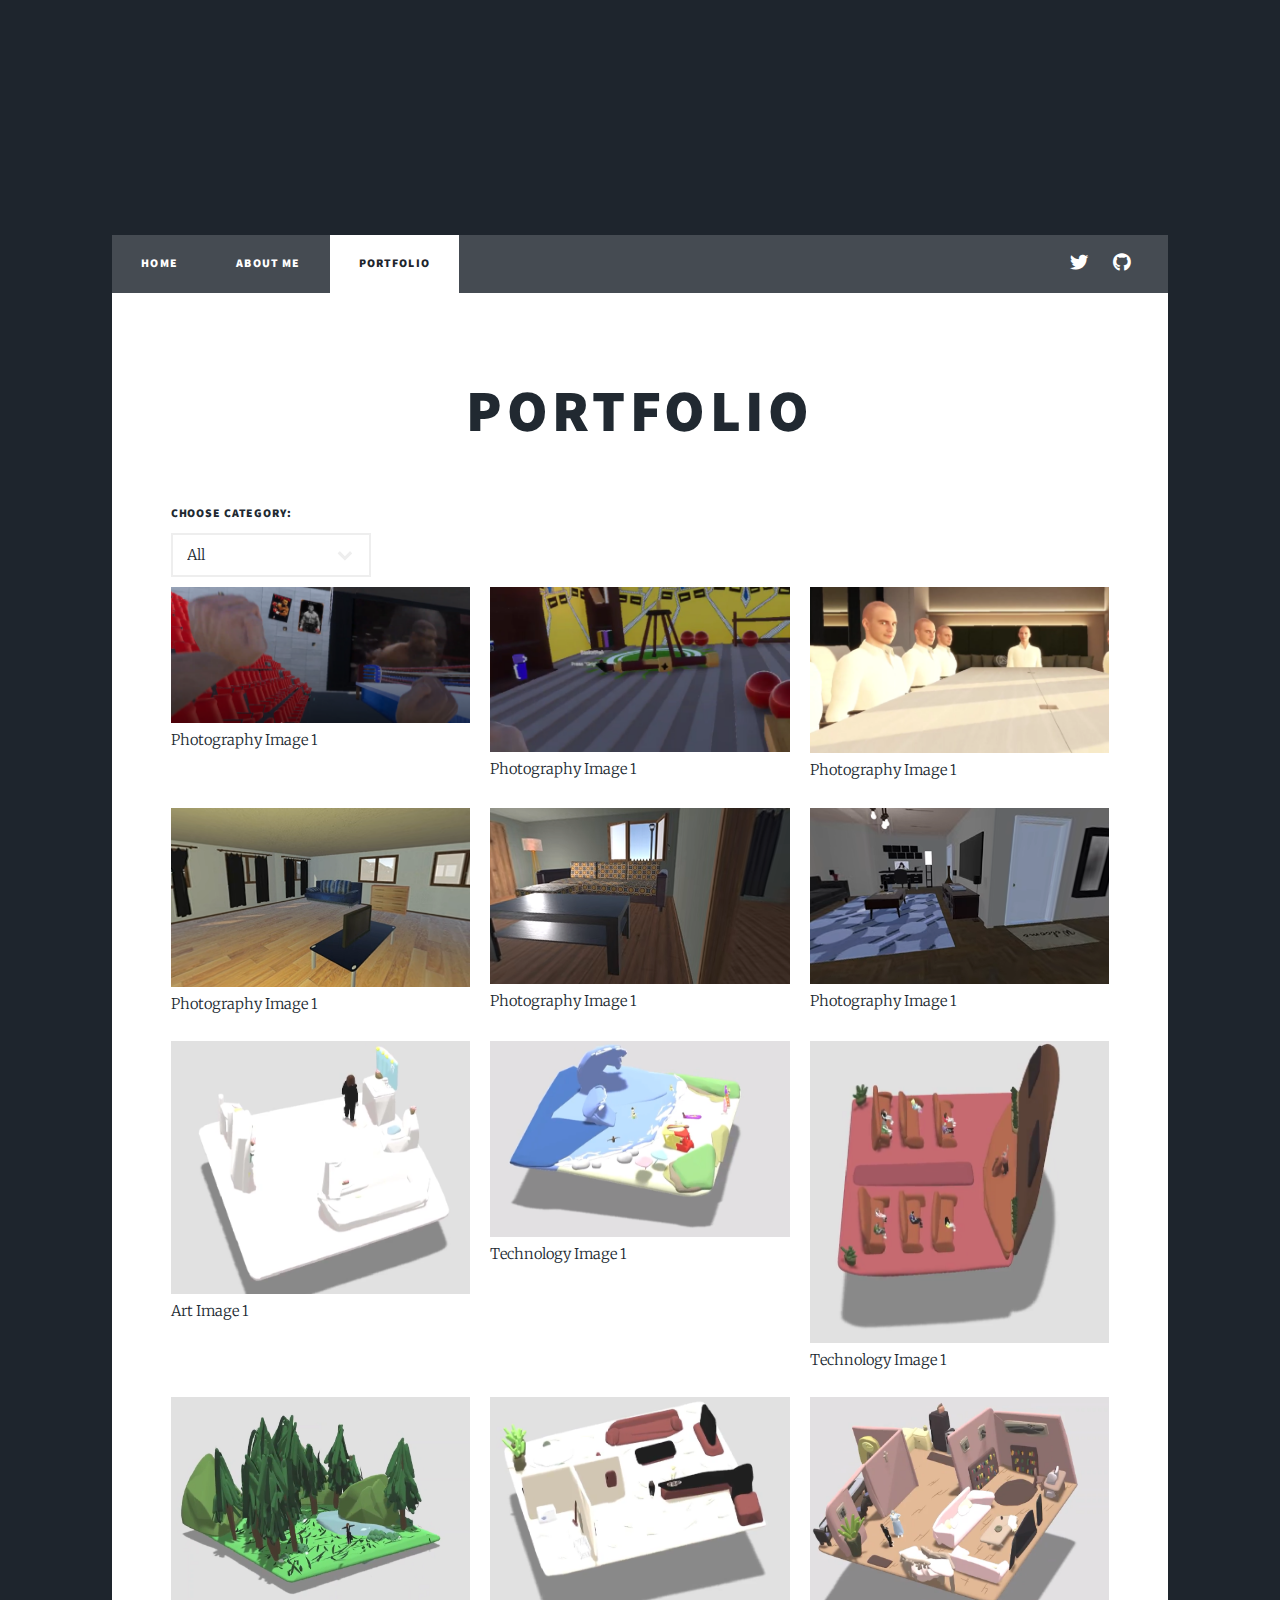
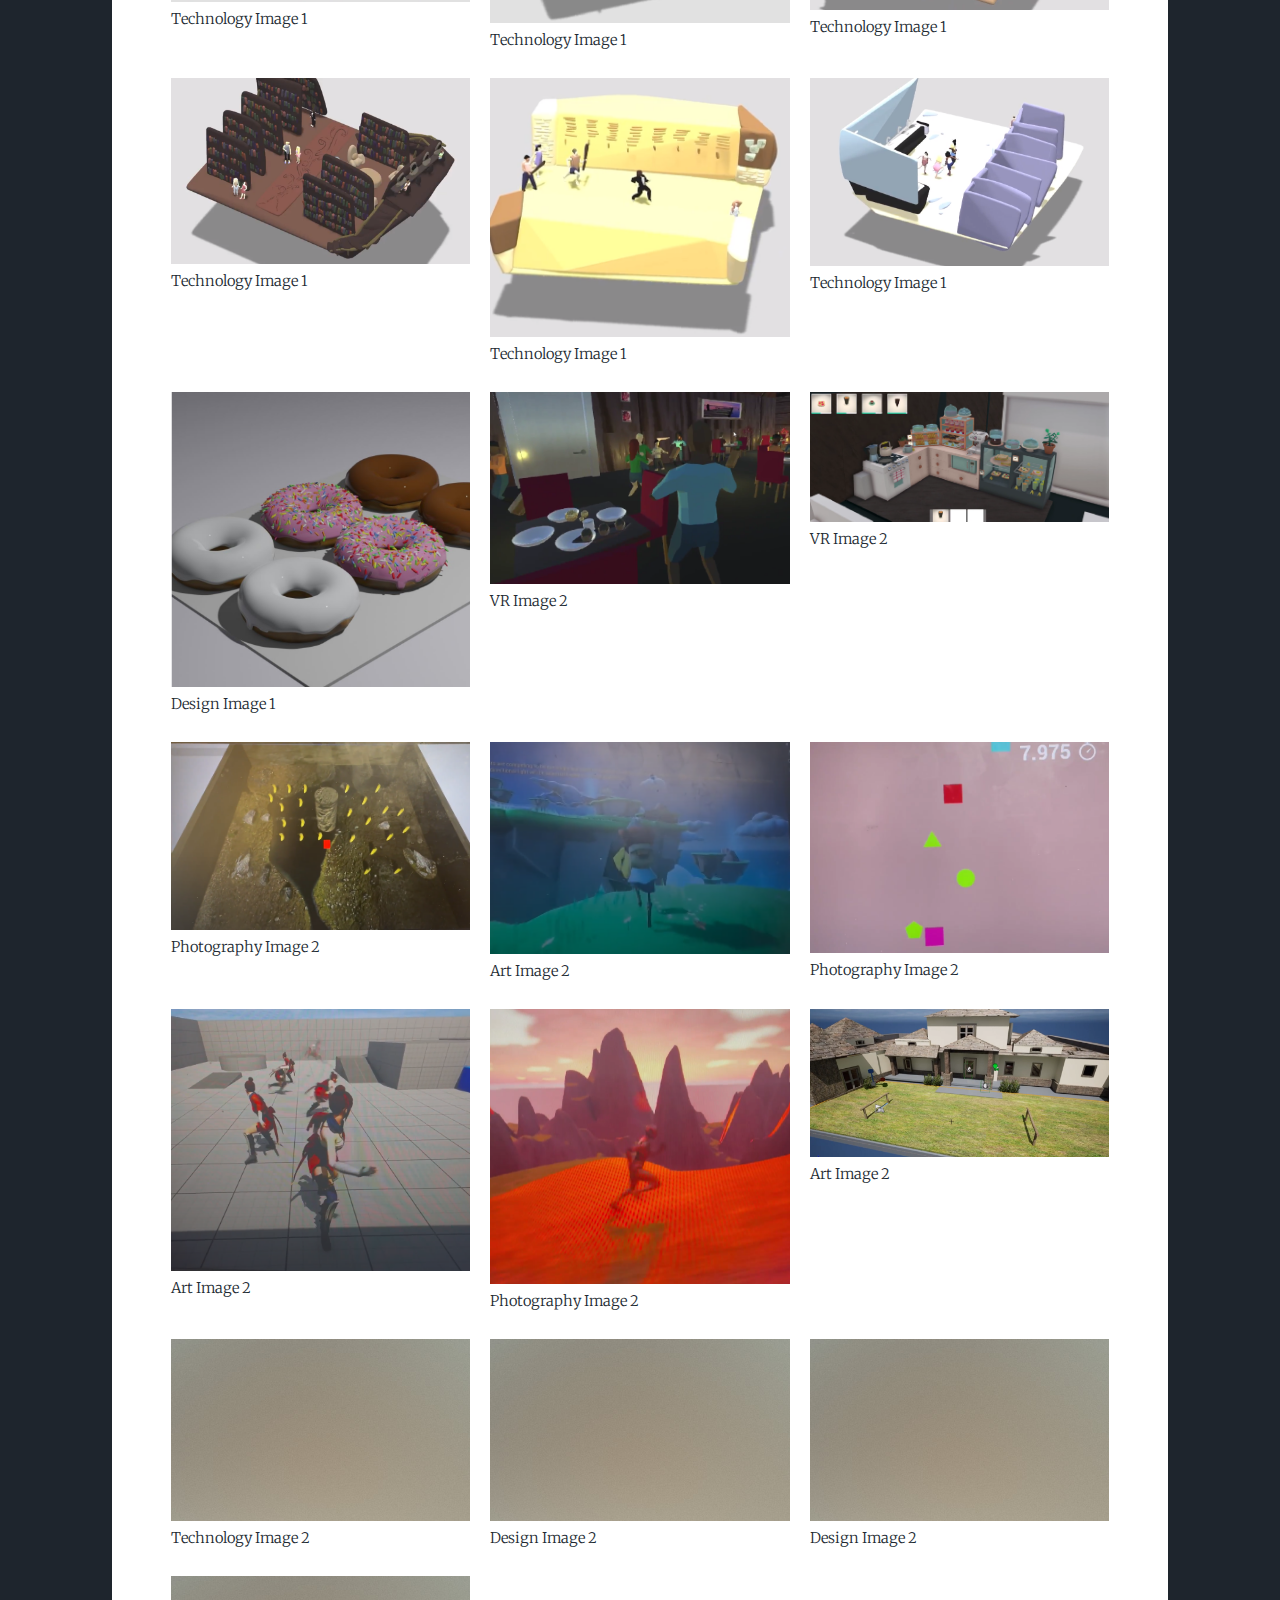
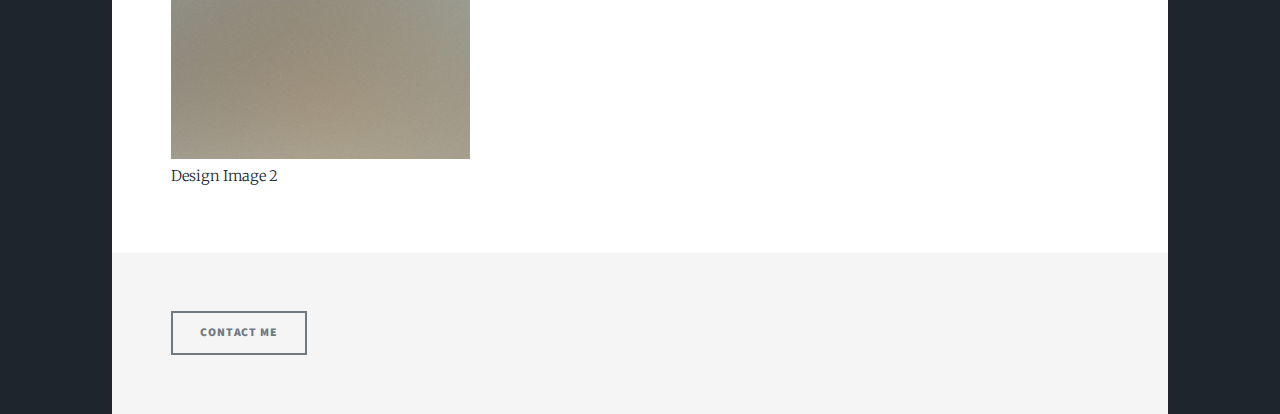
==== elements.html @ f109225e "Update elements.html" ====
<!DOCTYPE HTML>
<html lang="en">
<head>
    <meta charset="UTF-8">
    <meta name="viewport" content="width=device-width, initial-scale=1.0">
    <title>Portfolio - Massively by HTML5 UP</title>
    <link rel="stylesheet" href="assets/css/main.css" />
    <style>
        /* Add custom styles for the gallery and popup */
        .gallery {
            display: grid;
            grid-template-columns: repeat(3, 1fr); /* 4 images per row */
            gap: 20px;
        }
        .gallery img {
            width: 100%;
    height: auto; /* Maintains the aspect ratio */
    max-width: 400px; /* Optional: set max width for image */
    max-height: 400px; /* Optional: set max height for image */
    object-fit: cover; /* Makes sure images are cropped to fit, if needed */
}

            cursor: pointer;
            transition: transform 0.3s ease;
        }
        .gallery img:hover {
            transform: scale(1.1);
        }
        .popup {
            display: none;
            position: fixed;
            top: 50%;
            left: 50%;
            transform: translate(-50%, -50%);
            max-width: 90%;
            background-color: white;
            padding: 20px;
            box-shadow: 0px 4px 12px rgba(0, 0, 0, 0.1);
            z-index: 9999;
        }
        .popup img {
            width: 100%;
            max-height: 80vh;
            object-fit: contain;
        }
        .popup .details {
            padding: 15px 0;
            font-size: 1.2rem;
        }
        .close-popup {
            position: absolute;
            top: 10px;
            right: 10px;
            font-size: 1.5rem;
            cursor: pointer;
        }
      .category-select {
    margin: 10px 0;
    width: 200px;  /* Set the width of the dropdown */
}
        /* Ensure the gallery is responsive on smaller screens */
        @media (max-width: 768px) {
            .gallery {
                grid-template-columns: repeat(2, 1fr); /* 2 images per row on smaller screens */
            }
        }
    </style>
</head>
    
	<body class="is-preload">
		<!-- Wrapper -->
			<div id="wrapper">

				<!-- Header -->
					<header id="header">
						
					</header>

				<!-- Nav -->
					<nav id="nav">
						<ul class="links">
							<li><a href="index.html">Home</a></li>
							<li><a href="generic.html">About me</a></li>
							<li class="active"><a href="elements.html">Portfolio</a></li>
						</ul>
						<ul class="icons">
							<li><a href="#" class="icon brands fa-twitter"><span class="label">Linkedin</span></a></li>
							<li><a href="#" class="icon brands fa-github"><span class="label">GitHub</span></a></li>
						</ul>
					</nav>
        <!-- Main -->
        <div id="main">

            <!-- Post -->
            <section class="post">
                <header class="major">
                    <h1>Portfolio</h1>
                </header>

                <!-- Category Selector -->
                <div class="category-select">
                    <label for="category-select">Choose Category:</label>
                    <select id="category-select" onchange="filterImages()">
                        <option value="all">All</option>
                        <option value="vr">VR</option>
                        <option value="ar">AR</option>
                        <option value="unity">Unity</option>
                        <option value="unreal">Unreal</option>
                        <option value="uxui">UX/UI</option>
                        <option value="frontend">Front-End</option>
                    </select>
                </div>

                <!-- Image Gallery -->
                <div class="gallery" id="gallery">
                    <!-- Image 1 -->
                    <div class="image" data-category="vr">
                        <img src="images/red.png" alt="Photography Image 1" onclick="openPopup(this)" />
                        <div class="details">Photography Image 1</div>
                    </div>
                    <!-- Image 2 -->
                    <div class="image" data-category="vr">
                        <img src="images/brown.png" alt="Photography Image 1" onclick="openPopup(this)" />
                        <div class="details">Photography Image 1</div>
                    </div>
			  <!-- Image 2 -->
                    <div class="image" data-category="vr">
                        <img src="images/yellow.png" alt="Photography Image 1" onclick="openPopup(this)" />
                        <div class="details">Photography Image 1</div>
                    </div>
		
			  <!-- Image 2 -->
                    <div class="image" data-category="vr">
                        <img src="images/musty.png" alt="Photography Image 1" onclick="openPopup(this)" />
                        <div class="details">Photography Image 1</div>
                    </div>
			  <!-- Image 2 -->
                    <div class="image" data-category="vr">
                        <img src="images/green.png" alt="Photography Image 1" onclick="openPopup(this)" />
                        <div class="details">Photography Image 1</div>
                    </div>
			  <!-- Image 2 -->
                    <div class="image" data-category="vr">
                        <img src="images/dark.png" alt="Photography Image 1" onclick="openPopup(this)" />
                        <div class="details">Photography Image 1</div>
                    </div>
			
                    <!-- Image 3 -->
                    <div class="image" data-category="ar">
                        <img src="images/ar1.png" alt="Art Image 1" onclick="openPopup(this)" />
                        <div class="details">Art Image 1</div>
                    </div>
                    <!-- Image 4 -->
                    <div class="image" data-category="ar">
                        <img src="images/ar2.png" alt="Technology Image 1" onclick="openPopup(this)" />
                        <div class="details">Technology Image 1</div>
                    </div>
			 <!-- Image 4 -->
                    <div class="image" data-category="ar">
                        <img src="images/ar3.png" alt="Technology Image 1" onclick="openPopup(this)" />
                        <div class="details">Technology Image 1</div>
                    </div>
			 <!-- Image 4 -->
                    <div class="image" data-category="ar">
                        <img src="images/ar4.png" alt="Technology Image 1" onclick="openPopup(this)" />
                        <div class="details">Technology Image 1</div>
                    </div>
			 <!-- Image 4 -->
                    <div class="image" data-category="ar">
                        <img src="images/ar5.png" alt="Technology Image 1" onclick="openPopup(this)" />
                        <div class="details">Technology Image 1</div>
                    </div>
			 <!-- Image 4 -->
                    <div class="image" data-category="ar">
                        <img src="images/ar6.png" alt="Technology Image 1" onclick="openPopup(this)" />
                        <div class="details">Technology Image 1</div>
                    </div>
			 <!-- Image 4 -->
                    <div class="image" data-category="ar">
                        <img src="images/ar7.png" alt="Technology Image 1" onclick="openPopup(this)" />
                        <div class="details">Technology Image 1</div>
                    </div>
			 <!-- Image 4 -->
                    <div class="image" data-category="ar">
                        <img src="images/ar8.png" alt="Technology Image 1" onclick="openPopup(this)" />
                        <div class="details">Technology Image 1</div>
                    </div>
			 <!-- Image 4 -->
                    <div class="image" data-category="ar">
                        <img src="images/ar9.png" alt="Technology Image 1" onclick="openPopup(this)" />
                        <div class="details">Technology Image 1</div>
                    </div>
			
                    <!-- Image 5 -->
                    <div class="image" data-category="unity">
                        <img src="images/unity1.png" alt="Design Image 1" onclick="openPopup(this)" />
                        <div class="details">Design Image 1</div>
                    </div>
                    <!-- Image 6 -->
                    <div class="image" data-category="unity">
                        <img src="images/unity2.png" alt="VR Image 2" onclick="openPopup(this)" />
                        <div class="details">VR Image 2</div>
                    </div>
			   <!-- Image 6 -->
                    <div class="image" data-category="unity">
                        <img src="images/unity3.png" alt="VR Image 2" onclick="openPopup(this)" />
                        <div class="details">VR Image 2</div>
                    </div>

                    <!-- Image 7 -->
                    <div class="image" data-category="unreal">
                        <img src="images/unreal1.png" alt="Photography Image 2" onclick="openPopup(this)" />
                        <div class="details">Photography Image 2</div>
                    </div>
                    <!-- Image 8 -->
                    <div class="image" data-category="unreal">
                        <img src="images/unreal2.png" alt="Art Image 2" onclick="openPopup(this)" />
                        <div class="details">Art Image 2</div>
                    </div>
			   <!-- Image 7 -->
                    <div class="image" data-category="unreal">
                        <img src="images/unreal3.png" alt="Photography Image 2" onclick="openPopup(this)" />
                        <div class="details">Photography Image 2</div>
                    </div>
                    <!-- Image 8 -->
                    <div class="image" data-category="unreal">
                        <img src="images/unreal4.png" alt="Art Image 2" onclick="openPopup(this)" />
                        <div class="details">Art Image 2</div>
                    </div>
			   <!-- Image 7 -->
                    <div class="image" data-category="unreal">
                        <img src="images/unreal5.png" alt="Photography Image 2" onclick="openPopup(this)" />
                        <div class="details">Photography Image 2</div>
                    </div>
                    <!-- Image 8 -->
                    <div class="image" data-category="unreal">
                        <img src="images/unreal6.png" alt="Art Image 2" onclick="openPopup(this)" />
                        <div class="details">Art Image 2</div>
                    </div>
			
                    <!-- Image 9 -->
                    <div class="image" data-category="uxui">
                        <img src="images/pic02.jpg" alt="Technology Image 2" onclick="openPopup(this)" />
                        <div class="details">Technology Image 2</div>
                    </div>
                    <!-- Image 10 -->
                    <div class="image" data-category="uxui">
                        <img src="images/pic02.jpg" alt="Design Image 2" onclick="openPopup(this)" />
                        <div class="details">Design Image 2</div>
                    </div>
                       <!-- Image 11 -->
                    <div class="image" data-category="frontend">
                        <img src="images/pic02.jpg" alt="Design Image 2" onclick="openPopup(this)" />
                        <div class="details">Design Image 2</div>
                    </div>
                       <!-- Image 12 -->
                    <div class="image" data-category="frontend">
                        <img src="images/pic02.jpg" alt="Design Image 2" onclick="openPopup(this)" />
                        <div class="details">Design Image 2</div>
                    </div>
                </div>
            </section>
        </div>

        <!-- Footer -->
        <footer id="footer">
            <section>
                <ul class="actions">
                    <li><input type="submit" value="Contact Me" /></li>
                </ul>
            </section>
        </footer>

    </div>

    <!-- Popup Modal -->
    <div class="popup" id="popup">
        <span class="close-popup" onclick="closePopup()">&times;</span>
        <img id="popup-img" src="" alt="Popup Image">
        <div id="popup-details" class="details"></div>
    </div>

    <script>
        // Function to filter images based on category
        function filterImages() {
            const category = document.getElementById('category-select').value;
            const images = document.querySelectorAll('.gallery .image');

            images.forEach(img => {
                if (category === 'all' || img.getAttribute('data-category') === category) {
                    img.style.display = 'block';
                } else {
                    img.style.display = 'none';
                }
            });
        }

        // Function to open popup and show image details
        function openPopup(imgElement) {
            const popup = document.getElementById('popup');
            const popupImg = document.getElementById('popup-img');
            const popupDetails = document.getElementById('popup-details');

            popup.style.display = 'block';
            popupImg.src = imgElement.src;
            popupDetails.textContent = imgElement.nextElementSibling.textContent;
        }

        // Function to close popup
        function closePopup() {
            document.getElementById('popup').style.display = 'none';
        }
    </script>

</body>
</html>
---- assets/css/main.css ----
@import url(fontawesome-all.min.css);
@import url("https://fonts.googleapis.com/css?family=Merriweather:300,700,300italic,700italic|Source+Sans+Pro:900");

/*
	Massively by HTML5 UP
	html5up.net | @ajlkn
	Free for personal and commercial use under the CCA 3.0 license (html5up.net/license)
*/

html, body, div, span, applet, object,
iframe, h1, h2, h3, h4, h5, h6, p, blockquote,
pre, a, abbr, acronym, address, big, cite,
code, del, dfn, em, img, ins, kbd, q, s, samp,
small, strike, strong, sub, sup, tt, var, b,
u, i, center, dl, dt, dd, ol, ul, li, fieldset,
form, label, legend, table, caption, tbody,
tfoot, thead, tr, th, td, article, aside,
canvas, details, embed, figure, figcaption,
footer, header, hgroup, menu, nav, output, ruby,
section, summary, time, mark, audio, video {
	margin: 0;
	padding: 0;
	border: 0;
	font-size: 100%;
	font: inherit;
	vertical-align: baseline;}

article, aside, details, figcaption, figure,
footer, header, hgroup, menu, nav, section {
	display: block;}

body {
	line-height: 1;
}
/* Remove bullets and styling for the list items */
.labeled-icons {
    list-style: none;
    padding-left: 0; /* Remove padding */
}
.image img {
    width: 100%; /* Makes the image responsive */
    height: auto; /* Maintains the aspect ratio */
    max-width: 400px; /* Optional: set max width for image */
    max-height: 400px; /* Optional: set max height for image */
    object-fit: cover; /* Makes sure images are cropped to fit, if needed */
}

ol, ul {
	list-style: none;
}

blockquote, q {
	quotes: none;
}

	blockquote:before, blockquote:after, q:before, q:after {
		content: '';
		content: none;
	}

table {
	border-collapse: collapse;
	border-spacing: 0;
}

body {
	-webkit-text-size-adjust: none;
}

mark {
	background-color: transparent;
	color: inherit;
}

input::-moz-focus-inner {
	border: 0;
	padding: 0;
}

input, select, textarea {
	-moz-appearance: none;
	-webkit-appearance: none;
	-ms-appearance: none;
	appearance: none;
}

/* Basic */

	@-ms-viewport {
		width: device-width;
	}

	body {
		-ms-overflow-style: scrollbar;
	}

	@media screen and (max-width: 480px) {

		html, body {
			min-width: 320px;
		}

	}

	html {
		box-sizing: border-box;
	}

	*, *:before, *:after {
		box-sizing: inherit;
	}

	body {
		background-color: #1e252d;
	}

		body.is-preload *, body.is-preload *:before, body.is-preload *:after {
			-moz-animation: none !important;
			-webkit-animation: none !important;
			-ms-animation: none !important;
			animation: none !important;
			-moz-transition: none !important;
			-webkit-transition: none !important;
			-ms-transition: none !important;
			transition: none !important;
		}

/* Type */

	html {
		font-size: 16pt;
	}

		@media screen and (max-width: 1680px) {

			html {
				font-size: 12pt;
			}

		}

		@media screen and (max-width: 1280px) {

			html {
				font-size: 11pt;
			}

		}

		@media screen and (max-width: 360px) {

			html {
				font-size: 10pt;
			}

		}

	body {
		color: #212931;
	}

	body, input, select, textarea {
		font-family: "Merriweather", Georgia, serif;
		font-weight: 300;
		font-size: 1rem;
		line-height: 2.375;
	}

	a {
		-moz-transition: color 0.2s ease-in-out, background-color 0.2s ease-in-out, border-color 0.2s ease-in-out, box-shadow 0.2s ease-in-out;
		-webkit-transition: color 0.2s ease-in-out, background-color 0.2s ease-in-out, border-color 0.2s ease-in-out, box-shadow 0.2s ease-in-out;
		-ms-transition: color 0.2s ease-in-out, background-color 0.2s ease-in-out, border-color 0.2s ease-in-out, box-shadow 0.2s ease-in-out;
		transition: color 0.2s ease-in-out, background-color 0.2s ease-in-out, border-color 0.2s ease-in-out, box-shadow 0.2s ease-in-out;
		border-bottom: dotted 1px;
		text-decoration: none;
	}

		a:hover {
			border-bottom-color: transparent;
		}

	strong, b {
		font-weight: 600;
	}

	em, i {
		font-style: italic;
	}

	p {
		text-align: justify;
		margin: 0 0 2rem 0;
	}

	h1, h2, h3, h4, h5, h6 {
		font-family: "Source Sans Pro", Helvetica, sans-serif;
		font-weight: 900;
		line-height: 1.5;
		letter-spacing: 0.075em;
		text-transform: uppercase;
		margin: 0 0 1rem 0;
	}

		h1 a, h2 a, h3 a, h4 a, h5 a, h6 a {
			border-bottom: 0;
			color: inherit;
			text-decoration: none;
		}

	h1 {
		font-size: 4rem;
		line-height: 1.1;
		margin: 0 0 2rem 0;
	}

	h2 {
		font-size: 1.75rem;
		line-height: 1.3;
		margin: 0 0 1.5rem 0;
	}

	h3 {
		font-size: 1.25rem;
		margin: 0 0 1.5rem 0;
	}

	h4 {
		font-size: 1rem;
	}

	h5 {
		font-size: 0.9rem;
	}

	h6 {
		font-size: 0.8rem;
	}

	sub {
		font-size: 0.8rem;
		position: relative;
		top: 0.5rem;
	}

	sup {
		font-size: 0.8rem;
		position: relative;
		top: -0.5rem;
	}

	blockquote {
		border-left: solid 4px;
		font-style: italic;
		margin: 0 0 2rem 0;
		padding: 0.5rem 0 0.5rem 2rem;
	}

	code {
		border: solid 2px;
		font-family: "Courier New", monospace;
		font-size: 0.9rem;
		margin: 0 0.25rem;
		padding: 0.25rem 0.65rem;
	}

	pre {
		-webkit-overflow-scrolling: touch;
		font-family: "Courier New", monospace;
		font-size: 0.9rem;
		margin: 0 0 2rem 0;
	}

		pre code {
			display: block;
			line-height: 1.75;
			padding: 1rem 1.5rem;
			overflow-x: auto;
		}

	hr {
		border: 0;
		border-bottom: solid 2px;
		margin: 3rem 0;
	}

		hr.major {
			margin: 5rem 0;
		}

	.align-left {
		text-align: left;
	}

	.align-center {
		text-align: center;
	}

	.align-right {
		text-align: right;
	}

	input, select, textarea {
		color: #212931;
	}

	a {
		color: #212931;
		border-bottom-color: rgba(33, 41, 49, 0.5);
	}

		a:hover {
			border-bottom-color: transparent;
			color: #18bfef !important;
		}

	strong, b {
		color: #212931;
	}

	h1, h2, h3, h4, h5, h6 {
		color: #212931;
	}

	blockquote {
		border-left-color: #eeeeee;
	}

	code {
		background: rgba(220, 220, 220, 0.25);
		border-color: #eeeeee;
	}

	hr {
		border-bottom-color: #eeeeee;
	}

/* Row */

	.row {
		display: flex;
		flex-wrap: wrap;
		box-sizing: border-box;
		align-items: stretch;
	}

		.row > * {
			box-sizing: border-box;
		}

		.row.gtr-uniform > * > :last-child {
			margin-bottom: 0;
		}

		.row.aln-left {
			justify-content: flex-start;
		}

		.row.aln-center {
			justify-content: center;
		}

		.row.aln-right {
			justify-content: flex-end;
		}

		.row.aln-top {
			align-items: flex-start;
		}

		.row.aln-middle {
			align-items: center;
		}

		.row.aln-bottom {
			align-items: flex-end;
		}

		.row > .imp {
			order: -1;
		}

		.row > .col-1 {
			width: 8.33333%;
		}

		.row > .off-1 {
			margin-left: 8.33333%;
		}

		.row > .col-2 {
			width: 16.66667%;
		}

		.row > .off-2 {
			margin-left: 16.66667%;
		}

		.row > .col-3 {
			width: 25%;
		}

		.row > .off-3 {
			margin-left: 25%;
		}

		.row > .col-4 {
			width: 33.33333%;
		}

		.row > .off-4 {
			margin-left: 33.33333%;
		}

		.row > .col-5 {
			width: 41.66667%;
		}

		.row > .off-5 {
			margin-left: 41.66667%;
		}

		.row > .col-6 {
			width: 50%;
		}

		.row > .off-6 {
			margin-left: 50%;
		}

		.row > .col-7 {
			width: 58.33333%;
		}

		.row > .off-7 {
			margin-left: 58.33333%;
		}

		.row > .col-8 {
			width: 66.66667%;
		}

		.row > .off-8 {
			margin-left: 66.66667%;
		}

		.row > .col-9 {
			width: 75%;
		}

		.row > .off-9 {
			margin-left: 75%;
		}

		.row > .col-10 {
			width: 83.33333%;
		}

		.row > .off-10 {
			margin-left: 83.33333%;
		}

		.row > .col-11 {
			width: 91.66667%;
		}

		.row > .off-11 {
			margin-left: 91.66667%;
		}

		.row > .col-12 {
			width: 100%;
		}

		.row > .off-12 {
			margin-left: 100%;
		}

		.row.gtr-0 {
			margin-top: 0;
			margin-left: 0rem;
		}

			.row.gtr-0 > * {
				padding: 0 0 0 0rem;
			}

			.row.gtr-0.gtr-uniform {
				margin-top: 0rem;
			}

				.row.gtr-0.gtr-uniform > * {
					padding-top: 0rem;
				}

		.row.gtr-25 {
			margin-top: 0;
			margin-left: -0.375rem;
		}

			.row.gtr-25 > * {
				padding: 0 0 0 0.375rem;
			}

			.row.gtr-25.gtr-uniform {
				margin-top: -0.375rem;
			}

				.row.gtr-25.gtr-uniform > * {
					padding-top: 0.375rem;
				}

		.row.gtr-50 {
			margin-top: 0;
			margin-left: -0.75rem;
		}

			.row.gtr-50 > * {
				padding: 0 0 0 0.75rem;
			}

			.row.gtr-50.gtr-uniform {
				margin-top: -0.75rem;
			}

				.row.gtr-50.gtr-uniform > * {
					padding-top: 0.75rem;
				}

		.row {
			margin-top: 0;
			margin-left: -1.5rem;
		}

			.row > * {
				padding: 0 0 0 1.5rem;
			}

			.row.gtr-uniform {
				margin-top: -1.5rem;
			}

				.row.gtr-uniform > * {
					padding-top: 1.5rem;
				}

		.row.gtr-150 {
			margin-top: 0;
			margin-left: -2.25rem;
		}

			.row.gtr-150 > * {
				padding: 0 0 0 2.25rem;
			}

			.row.gtr-150.gtr-uniform {
				margin-top: -2.25rem;
			}

				.row.gtr-150.gtr-uniform > * {
					padding-top: 2.25rem;
				}

		.row.gtr-200 {
			margin-top: 0;
			margin-left: -3rem;
		}

			.row.gtr-200 > * {
				padding: 0 0 0 3rem;
			}

			.row.gtr-200.gtr-uniform {
				margin-top: -3rem;
			}

				.row.gtr-200.gtr-uniform > * {
					padding-top: 3rem;
				}

		@media screen and (max-width: 1680px) {

			.row {
				display: flex;
				flex-wrap: wrap;
				box-sizing: border-box;
				align-items: stretch;
			}

				.row > * {
					box-sizing: border-box;
				}

				.row.gtr-uniform > * > :last-child {
					margin-bottom: 0;
				}

				.row.aln-left {
					justify-content: flex-start;
				}

				.row.aln-center {
					justify-content: center;
				}

				.row.aln-right {
					justify-content: flex-end;
				}

				.row.aln-top {
					align-items: flex-start;
				}

				.row.aln-middle {
					align-items: center;
				}

				.row.aln-bottom {
					align-items: flex-end;
				}

				.row > .imp-xlarge {
					order: -1;
				}

				.row > .col-1-xlarge {
					width: 8.33333%;
				}

				.row > .off-1-xlarge {
					margin-left: 8.33333%;
				}

				.row > .col-2-xlarge {
					width: 16.66667%;
				}

				.row > .off-2-xlarge {
					margin-left: 16.66667%;
				}

				.row > .col-3-xlarge {
					width: 25%;
				}

				.row > .off-3-xlarge {
					margin-left: 25%;
				}

				.row > .col-4-xlarge {
					width: 33.33333%;
				}

				.row > .off-4-xlarge {
					margin-left: 33.33333%;
				}

				.row > .col-5-xlarge {
					width: 41.66667%;
				}

				.row > .off-5-xlarge {
					margin-left: 41.66667%;
				}

				.row > .col-6-xlarge {
					width: 50%;
				}

				.row > .off-6-xlarge {
					margin-left: 50%;
				}

				.row > .col-7-xlarge {
					width: 58.33333%;
				}

				.row > .off-7-xlarge {
					margin-left: 58.33333%;
				}

				.row > .col-8-xlarge {
					width: 66.66667%;
				}

				.row > .off-8-xlarge {
					margin-left: 66.66667%;
				}

				.row > .col-9-xlarge {
					width: 75%;
				}

				.row > .off-9-xlarge {
					margin-left: 75%;
				}

				.row > .col-10-xlarge {
					width: 83.33333%;
				}

				.row > .off-10-xlarge {
					margin-left: 83.33333%;
				}

				.row > .col-11-xlarge {
					width: 91.66667%;
				}

				.row > .off-11-xlarge {
					margin-left: 91.66667%;
				}

				.row > .col-12-xlarge {
					width: 100%;
				}

				.row > .off-12-xlarge {
					margin-left: 100%;
				}

				.row.gtr-0 {
					margin-top: 0;
					margin-left: 0rem;
				}

					.row.gtr-0 > * {
						padding: 0 0 0 0rem;
					}

					.row.gtr-0.gtr-uniform {
						margin-top: 0rem;
					}

						.row.gtr-0.gtr-uniform > * {
							padding-top: 0rem;
						}

				.row.gtr-25 {
					margin-top: 0;
					margin-left: -0.375rem;
				}

					.row.gtr-25 > * {
						padding: 0 0 0 0.375rem;
					}

					.row.gtr-25.gtr-uniform {
						margin-top: -0.375rem;
					}

						.row.gtr-25.gtr-uniform > * {
							padding-top: 0.375rem;
						}

				.row.gtr-50 {
					margin-top: 0;
					margin-left: -0.75rem;
				}

					.row.gtr-50 > * {
						padding: 0 0 0 0.75rem;
					}

					.row.gtr-50.gtr-uniform {
						margin-top: -0.75rem;
					}

						.row.gtr-50.gtr-uniform > * {
							padding-top: 0.75rem;
						}

				.row {
					margin-top: 0;
					margin-left: -1.5rem;
				}

					.row > * {
						padding: 0 0 0 1.5rem;
					}

					.row.gtr-uniform {
						margin-top: -1.5rem;
					}

						.row.gtr-uniform > * {
							padding-top: 1.5rem;
						}

				.row.gtr-150 {
					margin-top: 0;
					margin-left: -2.25rem;
				}

					.row.gtr-150 > * {
						padding: 0 0 0 2.25rem;
					}

					.row.gtr-150.gtr-uniform {
						margin-top: -2.25rem;
					}

						.row.gtr-150.gtr-uniform > * {
							padding-top: 2.25rem;
						}

				.row.gtr-200 {
					margin-top: 0;
					margin-left: -3rem;
				}

					.row.gtr-200 > * {
						padding: 0 0 0 3rem;
					}

					.row.gtr-200.gtr-uniform {
						margin-top: -3rem;
					}

						.row.gtr-200.gtr-uniform > * {
							padding-top: 3rem;
						}

		}

		@media screen and (max-width: 1280px) {

			.row {
				display: flex;
				flex-wrap: wrap;
				box-sizing: border-box;
				align-items: stretch;
			}

				.row > * {
					box-sizing: border-box;
				}

				.row.gtr-uniform > * > :last-child {
					margin-bottom: 0;
				}

				.row.aln-left {
					justify-content: flex-start;
				}

				.row.aln-center {
					justify-content: center;
				}

				.row.aln-right {
					justify-content: flex-end;
				}

				.row.aln-top {
					align-items: flex-start;
				}

				.row.aln-middle {
					align-items: center;
				}

				.row.aln-bottom {
					align-items: flex-end;
				}

				.row > .imp-large {
					order: -1;
				}

				.row > .col-1-large {
					width: 8.33333%;
				}

				.row > .off-1-large {
					margin-left: 8.33333%;
				}

				.row > .col-2-large {
					width: 16.66667%;
				}

				.row > .off-2-large {
					margin-left: 16.66667%;
				}

				.row > .col-3-large {
					width: 25%;
				}

				.row > .off-3-large {
					margin-left: 25%;
				}

				.row > .col-4-large {
					width: 33.33333%;
				}

				.row > .off-4-large {
					margin-left: 33.33333%;
				}

				.row > .col-5-large {
					width: 41.66667%;
				}

				.row > .off-5-large {
					margin-left: 41.66667%;
				}

				.row > .col-6-large {
					width: 50%;
				}

				.row > .off-6-large {
					margin-left: 50%;
				}

				.row > .col-7-large {
					width: 58.33333%;
				}

				.row > .off-7-large {
					margin-left: 58.33333%;
				}

				.row > .col-8-large {
					width: 66.66667%;
				}

				.row > .off-8-large {
					margin-left: 66.66667%;
				}

				.row > .col-9-large {
					width: 75%;
				}

				.row > .off-9-large {
					margin-left: 75%;
				}

				.row > .col-10-large {
					width: 83.33333%;
				}

				.row > .off-10-large {
					margin-left: 83.33333%;
				}

				.row > .col-11-large {
					width: 91.66667%;
				}

				.row > .off-11-large {
					margin-left: 91.66667%;
				}

				.row > .col-12-large {
					width: 100%;
				}

				.row > .off-12-large {
					margin-left: 100%;
				}

				.row.gtr-0 {
					margin-top: 0;
					margin-left: 0rem;
				}

					.row.gtr-0 > * {
						padding: 0 0 0 0rem;
					}

					.row.gtr-0.gtr-uniform {
						margin-top: 0rem;
					}

						.row.gtr-0.gtr-uniform > * {
							padding-top: 0rem;
						}

				.row.gtr-25 {
					margin-top: 0;
					margin-left: -0.375rem;
				}

					.row.gtr-25 > * {
						padding: 0 0 0 0.375rem;
					}

					.row.gtr-25.gtr-uniform {
						margin-top: -0.375rem;
					}

						.row.gtr-25.gtr-uniform > * {
							padding-top: 0.375rem;
						}

				.row.gtr-50 {
					margin-top: 0;
					margin-left: -0.75rem;
				}

					.row.gtr-50 > * {
						padding: 0 0 0 0.75rem;
					}

					.row.gtr-50.gtr-uniform {
						margin-top: -0.75rem;
					}

						.row.gtr-50.gtr-uniform > * {
							padding-top: 0.75rem;
						}

				.row {
					margin-top: 0;
					margin-left: -1.5rem;
				}

					.row > * {
						padding: 0 0 0 1.5rem;
					}

					.row.gtr-uniform {
						margin-top: -1.5rem;
					}

						.row.gtr-uniform > * {
							padding-top: 1.5rem;
						}

				.row.gtr-150 {
					margin-top: 0;
					margin-left: -2.25rem;
				}

					.row.gtr-150 > * {
						padding: 0 0 0 2.25rem;
					}

					.row.gtr-150.gtr-uniform {
						margin-top: -2.25rem;
					}

						.row.gtr-150.gtr-uniform > * {
							padding-top: 2.25rem;
						}

				.row.gtr-200 {
					margin-top: 0;
					margin-left: -3rem;
				}

					.row.gtr-200 > * {
						padding: 0 0 0 3rem;
					}

					.row.gtr-200.gtr-uniform {
						margin-top: -3rem;
					}

						.row.gtr-200.gtr-uniform > * {
							padding-top: 3rem;
						}

		}

		@media screen and (max-width: 980px) {

			.row {
				display: flex;
				flex-wrap: wrap;
				box-sizing: border-box;
				align-items: stretch;
			}

				.row > * {
					box-sizing: border-box;
				}

				.row.gtr-uniform > * > :last-child {
					margin-bottom: 0;
				}

				.row.aln-left {
					justify-content: flex-start;
				}

				.row.aln-center {
					justify-content: center;
				}

				.row.aln-right {
					justify-content: flex-end;
				}

				.row.aln-top {
					align-items: flex-start;
				}

				.row.aln-middle {
					align-items: center;
				}

				.row.aln-bottom {
					align-items: flex-end;
				}

				.row > .imp-medium {
					order: -1;
				}

				.row > .col-1-medium {
					width: 8.33333%;
				}

				.row > .off-1-medium {
					margin-left: 8.33333%;
				}

				.row > .col-2-medium {
					width: 16.66667%;
				}

				.row > .off-2-medium {
					margin-left: 16.66667%;
				}

				.row > .col-3-medium {
					width: 25%;
				}

				.row > .off-3-medium {
					margin-left: 25%;
				}

				.row > .col-4-medium {
					width: 33.33333%;
				}

				.row > .off-4-medium {
					margin-left: 33.33333%;
				}

				.row > .col-5-medium {
					width: 41.66667%;
				}

				.row > .off-5-medium {
					margin-left: 41.66667%;
				}

				.row > .col-6-medium {
					width: 50%;
				}

				.row > .off-6-medium {
					margin-left: 50%;
				}

				.row > .col-7-medium {
					width: 58.33333%;
				}

				.row > .off-7-medium {
					margin-left: 58.33333%;
				}

				.row > .col-8-medium {
					width: 66.66667%;
				}

				.row > .off-8-medium {
					margin-left: 66.66667%;
				}

				.row > .col-9-medium {
					width: 75%;
				}

				.row > .off-9-medium {
					margin-left: 75%;
				}

				.row > .col-10-medium {
					width: 83.33333%;
				}

				.row > .off-10-medium {
					margin-left: 83.33333%;
				}

				.row > .col-11-medium {
					width: 91.66667%;
				}

				.row > .off-11-medium {
					margin-left: 91.66667%;
				}

				.row > .col-12-medium {
					width: 100%;
				}

				.row > .off-12-medium {
					margin-left: 100%;
				}

				.row.gtr-0 {
					margin-top: 0;
					margin-left: 0rem;
				}

					.row.gtr-0 > * {
						padding: 0 0 0 0rem;
					}

					.row.gtr-0.gtr-uniform {
						margin-top: 0rem;
					}

						.row.gtr-0.gtr-uniform > * {
							padding-top: 0rem;
						}

				.row.gtr-25 {
					margin-top: 0;
					margin-left: -0.375rem;
				}

					.row.gtr-25 > * {
						padding: 0 0 0 0.375rem;
					}

					.row.gtr-25.gtr-uniform {
						margin-top: -0.375rem;
					}

						.row.gtr-25.gtr-uniform > * {
							padding-top: 0.375rem;
						}

				.row.gtr-50 {
					margin-top: 0;
					margin-left: -0.75rem;
				}

					.row.gtr-50 > * {
						padding: 0 0 0 0.75rem;
					}

					.row.gtr-50.gtr-uniform {
						margin-top: -0.75rem;
					}

						.row.gtr-50.gtr-uniform > * {
							padding-top: 0.75rem;
						}

				.row {
					margin-top: 0;
					margin-left: -1.5rem;
				}

					.row > * {
						padding: 0 0 0 1.5rem;
					}

					.row.gtr-uniform {
						margin-top: -1.5rem;
					}

						.row.gtr-uniform > * {
							padding-top: 1.5rem;
						}

				.row.gtr-150 {
					margin-top: 0;
					margin-left: -2.25rem;
				}

					.row.gtr-150 > * {
						padding: 0 0 0 2.25rem;
					}

					.row.gtr-150.gtr-uniform {
						margin-top: -2.25rem;
					}

						.row.gtr-150.gtr-uniform > * {
							padding-top: 2.25rem;
						}

				.row.gtr-200 {
					margin-top: 0;
					margin-left: -3rem;
				}

					.row.gtr-200 > * {
						padding: 0 0 0 3rem;
					}

					.row.gtr-200.gtr-uniform {
						margin-top: -3rem;
					}

						.row.gtr-200.gtr-uniform > * {
							padding-top: 3rem;
						}

		}

		@media screen and (max-width: 736px) {

			.row {
				display: flex;
				flex-wrap: wrap;
				box-sizing: border-box;
				align-items: stretch;
			}

				.row > * {
					box-sizing: border-box;
				}

				.row.gtr-uniform > * > :last-child {
					margin-bottom: 0;
				}

				.row.aln-left {
					justify-content: flex-start;
				}

				.row.aln-center {
					justify-content: center;
				}

				.row.aln-right {
					justify-content: flex-end;
				}

				.row.aln-top {
					align-items: flex-start;
				}

				.row.aln-middle {
					align-items: center;
				}

				.row.aln-bottom {
					align-items: flex-end;
				}

				.row > .imp-small {
					order: -1;
				}

				.row > .col-1-small {
					width: 8.33333%;
				}

				.row > .off-1-small {
					margin-left: 8.33333%;
				}

				.row > .col-2-small {
					width: 16.66667%;
				}

				.row > .off-2-small {
					margin-left: 16.66667%;
				}

				.row > .col-3-small {
					width: 25%;
				}

				.row > .off-3-small {
					margin-left: 25%;
				}

				.row > .col-4-small {
					width: 33.33333%;
				}

				.row > .off-4-small {
					margin-left: 33.33333%;
				}

				.row > .col-5-small {
					width: 41.66667%;
				}

				.row > .off-5-small {
					margin-left: 41.66667%;
				}

				.row > .col-6-small {
					width: 50%;
				}

				.row > .off-6-small {
					margin-left: 50%;
				}

				.row > .col-7-small {
					width: 58.33333%;
				}

				.row > .off-7-small {
					margin-left: 58.33333%;
				}

				.row > .col-8-small {
					width: 66.66667%;
				}

				.row > .off-8-small {
					margin-left: 66.66667%;
				}

				.row > .col-9-small {
					width: 75%;
				}

				.row > .off-9-small {
					margin-left: 75%;
				}

				.row > .col-10-small {
					width: 83.33333%;
				}

				.row > .off-10-small {
					margin-left: 83.33333%;
				}

				.row > .col-11-small {
					width: 91.66667%;
				}

				.row > .off-11-small {
					margin-left: 91.66667%;
				}

				.row > .col-12-small {
					width: 100%;
				}

				.row > .off-12-small {
					margin-left: 100%;
				}

				.row.gtr-0 {
					margin-top: 0;
					margin-left: 0rem;
				}

					.row.gtr-0 > * {
						padding: 0 0 0 0rem;
					}

					.row.gtr-0.gtr-uniform {
						margin-top: 0rem;
					}

						.row.gtr-0.gtr-uniform > * {
							padding-top: 0rem;
						}

				.row.gtr-25 {
					margin-top: 0;
					margin-left: -0.375rem;
				}

					.row.gtr-25 > * {
						padding: 0 0 0 0.375rem;
					}

					.row.gtr-25.gtr-uniform {
						margin-top: -0.375rem;
					}

						.row.gtr-25.gtr-uniform > * {
							padding-top: 0.375rem;
						}

				.row.gtr-50 {
					margin-top: 0;
					margin-left: -0.75rem;
				}

					.row.gtr-50 > * {
						padding: 0 0 0 0.75rem;
					}

					.row.gtr-50.gtr-uniform {
						margin-top: -0.75rem;
					}

						.row.gtr-50.gtr-uniform > * {
							padding-top: 0.75rem;
						}

				.row {
					margin-top: 0;
					margin-left: -1.5rem;
				}

					.row > * {
						padding: 0 0 0 1.5rem;
					}

					.row.gtr-uniform {
						margin-top: -1.5rem;
					}

						.row.gtr-uniform > * {
							padding-top: 1.5rem;
						}

				.row.gtr-150 {
					margin-top: 0;
					margin-left: -2.25rem;
				}

					.row.gtr-150 > * {
						padding: 0 0 0 2.25rem;
					}

					.row.gtr-150.gtr-uniform {
						margin-top: -2.25rem;
					}

						.row.gtr-150.gtr-uniform > * {
							padding-top: 2.25rem;
						}

				.row.gtr-200 {
					margin-top: 0;
					margin-left: -3rem;
				}

					.row.gtr-200 > * {
						padding: 0 0 0 3rem;
					}

					.row.gtr-200.gtr-uniform {
						margin-top: -3rem;
					}

						.row.gtr-200.gtr-uniform > * {
							padding-top: 3rem;
						}

		}

		@media screen and (max-width: 480px) {

			.row {
				display: flex;
				flex-wrap: wrap;
				box-sizing: border-box;
				align-items: stretch;
			}

				.row > * {
					box-sizing: border-box;
				}

				.row.gtr-uniform > * > :last-child {
					margin-bottom: 0;
				}

				.row.aln-left {
					justify-content: flex-start;
				}

				.row.aln-center {
					justify-content: center;
				}

				.row.aln-right {
					justify-content: flex-end;
				}

				.row.aln-top {
					align-items: flex-start;
				}

				.row.aln-middle {
					align-items: center;
				}

				.row.aln-bottom {
					align-items: flex-end;
				}

				.row > .imp-xsmall {
					order: -1;
				}

				.row > .col-1-xsmall {
					width: 8.33333%;
				}

				.row > .off-1-xsmall {
					margin-left: 8.33333%;
				}

				.row > .col-2-xsmall {
					width: 16.66667%;
				}

				.row > .off-2-xsmall {
					margin-left: 16.66667%;
				}

				.row > .col-3-xsmall {
					width: 25%;
				}

				.row > .off-3-xsmall {
					margin-left: 25%;
				}

				.row > .col-4-xsmall {
					width: 33.33333%;
				}

				.row > .off-4-xsmall {
					margin-left: 33.33333%;
				}

				.row > .col-5-xsmall {
					width: 41.66667%;
				}

				.row > .off-5-xsmall {
					margin-left: 41.66667%;
				}

				.row > .col-6-xsmall {
					width: 50%;
				}

				.row > .off-6-xsmall {
					margin-left: 50%;
				}

				.row > .col-7-xsmall {
					width: 58.33333%;
				}

				.row > .off-7-xsmall {
					margin-left: 58.33333%;
				}

				.row > .col-8-xsmall {
					width: 66.66667%;
				}

				.row > .off-8-xsmall {
					margin-left: 66.66667%;
				}

				.row > .col-9-xsmall {
					width: 75%;
				}

				.row > .off-9-xsmall {
					margin-left: 75%;
				}

				.row > .col-10-xsmall {
					width: 83.33333%;
				}

				.row > .off-10-xsmall {
					margin-left: 83.33333%;
				}

				.row > .col-11-xsmall {
					width: 91.66667%;
				}

				.row > .off-11-xsmall {
					margin-left: 91.66667%;
				}

				.row > .col-12-xsmall {
					width: 100%;
				}

				.row > .off-12-xsmall {
					margin-left: 100%;
				}

				.row.gtr-0 {
					margin-top: 0;
					margin-left: 0rem;
				}

					.row.gtr-0 > * {
						padding: 0 0 0 0rem;
					}

					.row.gtr-0.gtr-uniform {
						margin-top: 0rem;
					}

						.row.gtr-0.gtr-uniform > * {
							padding-top: 0rem;
						}

				.row.gtr-25 {
					margin-top: 0;
					margin-left: -0.375rem;
				}

					.row.gtr-25 > * {
						padding: 0 0 0 0.375rem;
					}

					.row.gtr-25.gtr-uniform {
						margin-top: -0.375rem;
					}

						.row.gtr-25.gtr-uniform > * {
							padding-top: 0.375rem;
						}

				.row.gtr-50 {
					margin-top: 0;
					margin-left: -0.75rem;
				}

					.row.gtr-50 > * {
						padding: 0 0 0 0.75rem;
					}

					.row.gtr-50.gtr-uniform {
						margin-top: -0.75rem;
					}

						.row.gtr-50.gtr-uniform > * {
							padding-top: 0.75rem;
						}

				.row {
					margin-top: 0;
					margin-left: -1.5rem;
				}

					.row > * {
						padding: 0 0 0 1.5rem;
					}

					.row.gtr-uniform {
						margin-top: -1.5rem;
					}

						.row.gtr-uniform > * {
							padding-top: 1.5rem;
						}

				.row.gtr-150 {
					margin-top: 0;
					margin-left: -2.25rem;
				}

					.row.gtr-150 > * {
						padding: 0 0 0 2.25rem;
					}

					.row.gtr-150.gtr-uniform {
						margin-top: -2.25rem;
					}

						.row.gtr-150.gtr-uniform > * {
							padding-top: 2.25rem;
						}

				.row.gtr-200 {
					margin-top: 0;
					margin-left: -3rem;
				}

					.row.gtr-200 > * {
						padding: 0 0 0 3rem;
					}

					.row.gtr-200.gtr-uniform {
						margin-top: -3rem;
					}

						.row.gtr-200.gtr-uniform > * {
							padding-top: 3rem;
						}

		}

		@media screen and (max-width: 360px) {

			.row {
				display: flex;
				flex-wrap: wrap;
				box-sizing: border-box;
				align-items: stretch;
			}

				.row > * {
					box-sizing: border-box;
				}

				.row.gtr-uniform > * > :last-child {
					margin-bottom: 0;
				}

				.row.aln-left {
					justify-content: flex-start;
				}

				.row.aln-center {
					justify-content: center;
				}

				.row.aln-right {
					justify-content: flex-end;
				}

				.row.aln-top {
					align-items: flex-start;
				}

				.row.aln-middle {
					align-items: center;
				}

				.row.aln-bottom {
					align-items: flex-end;
				}

				.row > .imp-xxsmall {
					order: -1;
				}

				.row > .col-1-xxsmall {
					width: 8.33333%;
				}

				.row > .off-1-xxsmall {
					margin-left: 8.33333%;
				}

				.row > .col-2-xxsmall {
					width: 16.66667%;
				}

				.row > .off-2-xxsmall {
					margin-left: 16.66667%;
				}

				.row > .col-3-xxsmall {
					width: 25%;
				}

				.row > .off-3-xxsmall {
					margin-left: 25%;
				}

				.row > .col-4-xxsmall {
					width: 33.33333%;
				}

				.row > .off-4-xxsmall {
					margin-left: 33.33333%;
				}

				.row > .col-5-xxsmall {
					width: 41.66667%;
				}

				.row > .off-5-xxsmall {
					margin-left: 41.66667%;
				}

				.row > .col-6-xxsmall {
					width: 50%;
				}

				.row > .off-6-xxsmall {
					margin-left: 50%;
				}

				.row > .col-7-xxsmall {
					width: 58.33333%;
				}

				.row > .off-7-xxsmall {
					margin-left: 58.33333%;
				}

				.row > .col-8-xxsmall {
					width: 66.66667%;
				}

				.row > .off-8-xxsmall {
					margin-left: 66.66667%;
				}

				.row > .col-9-xxsmall {
					width: 75%;
				}

				.row > .off-9-xxsmall {
					margin-left: 75%;
				}

				.row > .col-10-xxsmall {
					width: 83.33333%;
				}

				.row > .off-10-xxsmall {
					margin-left: 83.33333%;
				}

				.row > .col-11-xxsmall {
					width: 91.66667%;
				}

				.row > .off-11-xxsmall {
					margin-left: 91.66667%;
				}

				.row > .col-12-xxsmall {
					width: 100%;
				}

				.row > .off-12-xxsmall {
					margin-left: 100%;
				}

				.row.gtr-0 {
					margin-top: 0;
					margin-left: 0rem;
				}

					.row.gtr-0 > * {
						padding: 0 0 0 0rem;
					}

					.row.gtr-0.gtr-uniform {
						margin-top: 0rem;
					}

						.row.gtr-0.gtr-uniform > * {
							padding-top: 0rem;
						}

				.row.gtr-25 {
					margin-top: 0;
					margin-left: -0.375rem;
				}

					.row.gtr-25 > * {
						padding: 0 0 0 0.375rem;
					}

					.row.gtr-25.gtr-uniform {
						margin-top: -0.375rem;
					}

						.row.gtr-25.gtr-uniform > * {
							padding-top: 0.375rem;
						}

				.row.gtr-50 {
					margin-top: 0;
					margin-left: -0.75rem;
				}

					.row.gtr-50 > * {
						padding: 0 0 0 0.75rem;
					}

					.row.gtr-50.gtr-uniform {
						margin-top: -0.75rem;
					}

						.row.gtr-50.gtr-uniform > * {
							padding-top: 0.75rem;
						}

				.row {
					margin-top: 0;
					margin-left: -1.5rem;
				}

					.row > * {
						padding: 0 0 0 1.5rem;
					}

					.row.gtr-uniform {
						margin-top: -1.5rem;
					}

						.row.gtr-uniform > * {
							padding-top: 1.5rem;
						}

				.row.gtr-150 {
					margin-top: 0;
					margin-left: -2.25rem;
				}

					.row.gtr-150 > * {
						padding: 0 0 0 2.25rem;
					}

					.row.gtr-150.gtr-uniform {
						margin-top: -2.25rem;
					}

						.row.gtr-150.gtr-uniform > * {
							padding-top: 2.25rem;
						}

				.row.gtr-200 {
					margin-top: 0;
					margin-left: -3rem;
				}

					.row.gtr-200 > * {
						padding: 0 0 0 3rem;
					}

					.row.gtr-200.gtr-uniform {
						margin-top: -3rem;
					}

						.row.gtr-200.gtr-uniform > * {
							padding-top: 3rem;
						}

		}

/* Box */

	.box {
		border: solid 2px;
		margin-bottom: 2rem;
		padding: 1.5rem;
	}

		.box > :last-child,
		.box > :last-child > :last-child,
		.box > :last-child > :last-child > :last-child {
			margin-bottom: 0;
		}

		.box.alt {
			border: 0;
			border-radius: 0;
			padding: 0;
		}

	.box {
		border-color: #eeeeee;
	}

/* Button */

	input[type="submit"],
	input[type="reset"],
	input[type="button"],
	button,
	.button {
		-moz-appearance: none;
		-webkit-appearance: none;
		-ms-appearance: none;
		appearance: none;
		-moz-transition: background-color 0.2s ease-in-out, box-shadow 0.2s ease-in-out, color 0.2s ease-in-out;
		-webkit-transition: background-color 0.2s ease-in-out, box-shadow 0.2s ease-in-out, color 0.2s ease-in-out;
		-ms-transition: background-color 0.2s ease-in-out, box-shadow 0.2s ease-in-out, color 0.2s ease-in-out;
		transition: background-color 0.2s ease-in-out, box-shadow 0.2s ease-in-out, color 0.2s ease-in-out;
		border: 0;
		border-radius: 0;
		cursor: pointer;
		display: inline-block;
		font-family: "Source Sans Pro", Helvetica, sans-serif;
		font-size: 0.8rem;
		font-weight: 900;
		letter-spacing: 0.075em;
		height: 3rem;
		line-height: 3rem;
		padding: 0 2rem;
		text-align: center;
		text-decoration: none;
		text-transform: uppercase;
		white-space: nowrap;
	}

		input[type="submit"].icon:before,
		input[type="reset"].icon:before,
		input[type="button"].icon:before,
		button.icon:before,
		.button.icon:before {
			margin-right: 0.5rem;
		}

		input[type="submit"].icon.solo,
		input[type="reset"].icon.solo,
		input[type="button"].icon.solo,
		button.icon.solo,
		.button.icon.solo {
			position: relative;
			width: 4rem;
			height: 4rem;
			line-height: 4rem;
			border-radius: 4rem;
			text-indent: 4rem;
			overflow: hidden;
			padding: 0;
			white-space: nowrap;
		}

			input[type="submit"].icon.solo:before,
			input[type="reset"].icon.solo:before,
			input[type="button"].icon.solo:before,
			button.icon.solo:before,
			.button.icon.solo:before {
				position: absolute;
				display: block;
				top: 0;
				left: 0;
				width: inherit;
				height: inherit;
				line-height: inherit;
				font-size: 1.25rem;
				margin-right: 0;
				text-align: center;
				text-indent: 0;
			}

		input[type="submit"].fit,
		input[type="reset"].fit,
		input[type="button"].fit,
		button.fit,
		.button.fit {
			width: 100%;
		}

		input[type="submit"].small,
		input[type="reset"].small,
		input[type="button"].small,
		button.small,
		.button.small {
			font-size: 0.7rem;
			height: 2.5rem;
			line-height: 2.5rem;
			padding: 0 1.5rem;
		}

		input[type="submit"].large,
		input[type="reset"].large,
		input[type="button"].large,
		button.large,
		.button.large {
			font-size: 0.9rem;
			height: 3.5rem;
			line-height: 3.5rem;
			padding: 0 2.75rem;
		}

		@media screen and (max-width: 980px) {

			input[type="submit"],
			input[type="reset"],
			input[type="button"],
			button,
			.button {
				font-size: 0.9rem;
				height: 3.25rem;
				line-height: 3.25rem;
			}

				input[type="submit"].large,
				input[type="reset"].large,
				input[type="button"].large,
				button.large,
				.button.large {
					font-size: 1rem;
					height: 3.75rem;
					line-height: 3.75rem;
				}

		}

		input[type="submit"].disabled, input[type="submit"]:disabled,
		input[type="reset"].disabled,
		input[type="reset"]:disabled,
		input[type="button"].disabled,
		input[type="button"]:disabled,
		button.disabled,
		button:disabled,
		.button.disabled,
		.button:disabled {
			pointer-events: none;
			opacity: 0.25;
		}

	input[type="submit"],
	input[type="reset"],
	input[type="button"],
	button,
	.button {
		background-color: transparent;
		box-shadow: inset 0 0 0 2px #212931;
		color: #212931 !important;
	}

		input[type="submit"]:hover,
		input[type="reset"]:hover,
		input[type="button"]:hover,
		button:hover,
		.button:hover {
			box-shadow: inset 0 0 0 2px #18bfef;
			color: #18bfef !important;
		}

		input[type="submit"].primary,
		input[type="reset"].primary,
		input[type="button"].primary,
		button.primary,
		.button.primary {
			background-color: #212931;
			box-shadow: none;
			color: #ffffff !important;
		}

			input[type="submit"].primary:hover,
			input[type="reset"].primary:hover,
			input[type="button"].primary:hover,
			button.primary:hover,
			.button.primary:hover {
				background-color: #18bfef;
			}

/* Form */

	form {
		margin: 0 0 2rem 0;
	}

		form > :last-child {
			margin-bottom: 0;
		}

		form > .fields {
			display: -moz-flex;
			display: -webkit-flex;
			display: -ms-flex;
			display: flex;
			-moz-flex-wrap: wrap;
			-webkit-flex-wrap: wrap;
			-ms-flex-wrap: wrap;
			flex-wrap: wrap;
			width: calc(100% + 3rem);
			margin: -1.5rem 0 2rem -1.5rem;
		}

			form > .fields > .field {
				-moz-flex-grow: 0;
				-webkit-flex-grow: 0;
				-ms-flex-grow: 0;
				flex-grow: 0;
				-moz-flex-shrink: 0;
				-webkit-flex-shrink: 0;
				-ms-flex-shrink: 0;
				flex-shrink: 0;
				padding: 1.5rem 0 0 1.5rem;
				width: calc(100% - 1.5rem);
			}

				form > .fields > .field.half {
					width: calc(50% - 0.75rem);
				}

				form > .fields > .field.third {
					width: calc(100%/3 - 0.5rem);
				}

				form > .fields > .field.quarter {
					width: calc(25% - 0.375rem);
				}

		@media screen and (max-width: 480px) {

			form > .fields {
				width: calc(100% + 3rem);
				margin: -1.5rem 0 2rem -1.5rem;
			}

				form > .fields > .field {
					padding: 1.5rem 0 0 1.5rem;
					width: calc(100% - 1.5rem);
				}

					form > .fields > .field.half {
						width: calc(100% - 1.5rem);
					}

					form > .fields > .field.third {
						width: calc(100% - 1.5rem);
					}

					form > .fields > .field.quarter {
						width: calc(100% - 1.5rem);
					}

		}

	label {
		display: block;
		font-family: "Source Sans Pro", Helvetica, sans-serif;
		font-weight: 900;
		line-height: 1.5;
		letter-spacing: 0.075em;
		font-size: 0.8rem;
		text-transform: uppercase;
		margin: 0 0 0.75rem 0;
	}

		@media screen and (max-width: 980px) {

			label {
				font-size: 0.9rem;
			}

		}

	input[type="text"],
	input[type="password"],
	input[type="email"],
	select,
	textarea {
		-moz-appearance: none;
		-webkit-appearance: none;
		-ms-appearance: none;
		appearance: none;
		background: transparent;
		border-radius: 0;
		border: solid 2px;
		color: inherit;
		display: block;
		outline: 0;
		padding: 0 1rem;
		text-decoration: none;
		width: 100%;
	}

		input[type="text"]:invalid,
		input[type="password"]:invalid,
		input[type="email"]:invalid,
		select:invalid,
		textarea:invalid {
			box-shadow: none;
		}

	select {
		background-size: 1.25rem;
		background-repeat: no-repeat;
		background-position: calc(100% - 1rem) center;
		height: 3rem;
		padding-right: 3rem;
		text-overflow: ellipsis;
	}

		select:focus::-ms-value {
			background-color: transparent;
		}

		select::-ms-expand {
			display: none;
		}

	input[type="text"],
	input[type="password"],
	input[type="email"],
	select {
		height: 3rem;
	}

	textarea {
		padding: 0.75rem 1rem;
	}

	input[type="checkbox"],
	input[type="radio"] {
		-moz-appearance: none;
		-webkit-appearance: none;
		-ms-appearance: none;
		appearance: none;
		display: block;
		float: left;
		margin-right: -2rem;
		opacity: 0;
		width: 1rem;
		z-index: -1;
	}

		input[type="checkbox"] + label,
		input[type="radio"] + label {
			text-decoration: none;
			cursor: pointer;
			display: inline-block;
			font-size: 1rem;
			letter-spacing: 0;
			font-family: "Merriweather", Georgia, serif;
			text-transform: none;
			font-weight: 300;
			padding-left: 2.8rem;
			padding-right: 1rem;
			position: relative;
		}

			input[type="checkbox"] + label:before,
			input[type="radio"] + label:before {
				-moz-osx-font-smoothing: grayscale;
				-webkit-font-smoothing: antialiased;
				display: inline-block;
				font-style: normal;
				font-variant: normal;
				text-rendering: auto;
				line-height: 1;
				text-transform: none !important;
				font-family: 'Font Awesome 5 Free';
				font-weight: 900;
			}

			input[type="checkbox"] + label:before,
			input[type="radio"] + label:before {
				border-radius: 0;
				border: solid 2px;
				content: '';
				display: inline-block;
				font-size: 0.8rem;
				height: 1.8rem;
				left: 0;
				line-height: 1.65rem;
				position: absolute;
				text-align: center;
				top: -0.125rem;
				width: 1.8rem;
			}

		input[type="checkbox"]:checked + label:before,
		input[type="radio"]:checked + label:before {
			content: '\f00c';
		}

	input[type="checkbox"] + label:before {
		border-radius: 0;
	}

	input[type="radio"] + label:before {
		border-radius: 100%;
	}

	::-webkit-input-placeholder {
		opacity: 1.0;
	}

	:-moz-placeholder {
		opacity: 1.0;
	}

	::-moz-placeholder {
		opacity: 1.0;
	}

	:-ms-input-placeholder {
		opacity: 1.0;
	}

	label {
		color: #212931;
	}

	input[type="text"],
	input[type="password"],
	input[type="email"],
	select,
	textarea {
		border-color: #eeeeee;
	}

		input[type="text"]:focus,
		input[type="password"]:focus,
		input[type="email"]:focus,
		select:focus,
		textarea:focus {
			border-color: #18bfef;
		}

	select {
		background-image: url("data:image/svg+xml;charset=utf8,%3Csvg xmlns='http://www.w3.org/2000/svg' width='40' height='40' preserveAspectRatio='none' viewBox='0 0 40 40'%3E%3Cpath d='M9.4,12.3l10.4,10.4l10.4-10.4c0.2-0.2,0.5-0.4,0.9-0.4c0.3,0,0.6,0.1,0.9,0.4l3.3,3.3c0.2,0.2,0.4,0.5,0.4,0.9 c0,0.4-0.1,0.6-0.4,0.9L20.7,31.9c-0.2,0.2-0.5,0.4-0.9,0.4c-0.3,0-0.6-0.1-0.9-0.4L4.3,17.3c-0.2-0.2-0.4-0.5-0.4-0.9 c0-0.4,0.1-0.6,0.4-0.9l3.3-3.3c0.2-0.2,0.5-0.4,0.9-0.4S9.1,12.1,9.4,12.3z' fill='%23eeeeee' /%3E%3C/svg%3E");
	}

		select option {
			background-color: #ffffff;
			color: #212931;
		}

	.select-wrapper:before {
		color: #eeeeee;
	}

	input[type="checkbox"] + label,
	input[type="radio"] + label {
		color: #212931;
	}

		input[type="checkbox"] + label:before,
		input[type="radio"] + label:before {
			border-color: #eeeeee;
		}

	input[type="checkbox"]:checked + label:before,
	input[type="radio"]:checked + label:before {
		background-color: #212931;
		border-color: #212931;
		color: #ffffff;
	}

	input[type="checkbox"]:focus + label:before,
	input[type="radio"]:focus + label:before {
		border-color: #18bfef;
	}

	::-webkit-input-placeholder {
		color: #909498 !important;
	}

	:-moz-placeholder {
		color: #909498 !important;
	}

	::-moz-placeholder {
		color: #909498 !important;
	}

	:-ms-input-placeholder {
		color: #909498 !important;
	}

	.formerize-placeholder {
		color: #909498 !important;
	}

/* Icon */

	.icon {
		text-decoration: none;
		border-bottom: none;
		position: relative;
	}

		.icon:before {
			-moz-osx-font-smoothing: grayscale;
			-webkit-font-smoothing: antialiased;
			display: inline-block;
			font-style: normal;
			font-variant: normal;
			text-rendering: auto;
			line-height: 1;
			text-transform: none !important;
			font-family: 'Font Awesome 5 Free';
			font-weight: 400;
		}

		.icon > .label {
			display: none;
		}

		.icon:before {
			line-height: inherit;
		}

		.icon.solid:before {
			font-weight: 900;
		}

		.icon.brands:before {
			font-family: 'Font Awesome 5 Brands';
		}

/* Image */

	.image {
		border: 0;
		display: inline-block;
		position: relative;
	}

		.image img {
			display: block;
		}

		.image.left, .image.right {
			max-width: 40%;
		}

			.image.left img, .image.right img {
				width: 100%;
			}

		.image.left {
			float: left;
			margin: 0 2rem 2rem 0;
			top: 0.75rem;
		}

		.image.right {
			float: right;
			margin: 0 0 2rem 2rem;
			top: 0.75rem;
		}

		.image.fit {
			display: block;
			margin: 2.5rem 0;
			width: 100%;
		}

			.image.fit:first-child {
				margin-top: 0;
			}

			.image.fit img {
				width: 100%;
			}

		.image.main {
			display: block;
			margin: 4rem 0;
			width: 100%;
		}

			.image.main:first-child {
				margin-top: 0;
			}

			.image.main img {
				width: 100%;
			}

		@media screen and (max-width: 736px) {

			.image.fit {
				margin: 2rem 0;
			}

			.image.main {
				margin: 2rem 0;
			}

		}

	a.image {
		overflow: hidden;
	}

		a.image img {
			-moz-transition: -moz-transform 0.2s ease-out;
			-webkit-transition: -webkit-transform 0.2s ease-out;
			-ms-transition: -ms-transform 0.2s ease-out;
			transition: transform 0.2s ease-out;
		}

		a.image:hover img {
			-moz-transform: scale(1.05);
			-webkit-transform: scale(1.05);
			-ms-transform: scale(1.05);
			transform: scale(1.05);
		}

/* Actions */

	ul.actions {
		display: -moz-flex;
		display: -webkit-flex;
		display: -ms-flex;
		display: flex;
		cursor: default;
		list-style: none;
		margin-left: -1rem;
		padding-left: 0;
	}

		ul.actions li {
			padding: 0 0 0 1rem;
			vertical-align: middle;
		}

		ul.actions.special {
			-moz-justify-content: center;
			-webkit-justify-content: center;
			-ms-justify-content: center;
			justify-content: center;
			width: 100%;
			margin-left: 0;
		}

			ul.actions.special li:first-child {
				padding-left: 0;
			}

		ul.actions.stacked {
			-moz-flex-direction: column;
			-webkit-flex-direction: column;
			-ms-flex-direction: column;
			flex-direction: column;
			margin-left: 0;
		}

			ul.actions.stacked li {
				padding: 1.3rem 0 0 0;
			}

				ul.actions.stacked li:first-child {
					padding-top: 0;
				}

		ul.actions.fit {
			width: calc(100% + 1rem);
		}

			ul.actions.fit li {
				-moz-flex-grow: 1;
				-webkit-flex-grow: 1;
				-ms-flex-grow: 1;
				flex-grow: 1;
				-moz-flex-shrink: 1;
				-webkit-flex-shrink: 1;
				-ms-flex-shrink: 1;
				flex-shrink: 1;
				width: 100%;
			}

				ul.actions.fit li > * {
					width: 100%;
				}

			ul.actions.fit.stacked {
				width: 100%;
			}

		@media screen and (max-width: 480px) {

			ul.actions:not(.fixed) {
				-moz-flex-direction: column;
				-webkit-flex-direction: column;
				-ms-flex-direction: column;
				flex-direction: column;
				margin-left: 0;
				width: 100% !important;
			}

				ul.actions:not(.fixed) li {
					-moz-flex-grow: 1;
					-webkit-flex-grow: 1;
					-ms-flex-grow: 1;
					flex-grow: 1;
					-moz-flex-shrink: 1;
					-webkit-flex-shrink: 1;
					-ms-flex-shrink: 1;
					flex-shrink: 1;
					padding: 1rem 0 0 0;
					text-align: center;
					width: 100%;
				}

					ul.actions:not(.fixed) li > * {
						width: 100%;
					}

					ul.actions:not(.fixed) li:first-child {
						padding-top: 0;
					}

					ul.actions:not(.fixed) li input[type="submit"],
					ul.actions:not(.fixed) li input[type="reset"],
					ul.actions:not(.fixed) li input[type="button"],
					ul.actions:not(.fixed) li button,
					ul.actions:not(.fixed) li .button {
						width: 100%;
					}

						ul.actions:not(.fixed) li input[type="submit"].icon:before,
						ul.actions:not(.fixed) li input[type="reset"].icon:before,
						ul.actions:not(.fixed) li input[type="button"].icon:before,
						ul.actions:not(.fixed) li button.icon:before,
						ul.actions:not(.fixed) li .button.icon:before {
							margin-left: -0.5rem;
						}

		}

/* Icons */

	ul.icons {
		cursor: default;
		list-style: none;
		padding-left: 0;
	}

		ul.icons li {
			display: inline-block;
			padding: 0 0.5rem 0 0;
			vertical-align: middle;
		}

			ul.icons li:last-child {
				padding-right: 0;
			}

			ul.icons li .icon:before {
				width: 2.25rem;
				height: 2.25rem;
				line-height: 2.25rem;
				display: inline-block;
				text-align: center;
				border-radius: 100%;
				font-size: 1.25rem;
			}

		ul.icons.alt li .icon:before {
			-moz-transition: color 0.2s ease-in-out, background-color 0.2s ease-in-out, border-color 0.2s ease-in-out, box-shadow 0.2s ease-in-out;
			-webkit-transition: color 0.2s ease-in-out, background-color 0.2s ease-in-out, border-color 0.2s ease-in-out, box-shadow 0.2s ease-in-out;
			-ms-transition: color 0.2s ease-in-out, background-color 0.2s ease-in-out, border-color 0.2s ease-in-out, box-shadow 0.2s ease-in-out;
			transition: color 0.2s ease-in-out, background-color 0.2s ease-in-out, border-color 0.2s ease-in-out, box-shadow 0.2s ease-in-out;
			font-size: 1rem;
		}

/* List */

	ol {
		list-style: decimal;
		margin: 0 0 2rem 0;
		padding-left: 1.25rem;
	}

		ol li {
			padding-left: 0.25rem;
		}

	ul {
		list-style: disc;
		margin: 0 0 2rem 0;
		padding-left: 1rem;
	}

		ul li {
			padding-left: 0.5rem;
		}

		ul.divided {
			list-style: none;
			padding-left: 0;
		}

			ul.divided li {
				border-top: solid 1px;
				padding: 0.5rem 0;
			}

				ul.divided li:first-child {
					border-top: 0;
					padding-top: 0;
				}

	dl {
		margin: 0 0 2rem 0;
	}

		dl dt {
			display: block;
			font-weight: 600;
			margin: 0 0 1rem 0;
		}

		dl dd {
			margin-left: 2rem;
		}

	ul.divided li {
		border-top-color: #eeeeee;
	}

	ul.icons li a.icon:hover:before {
		color: #18bfef;
	}

	ul.icons.alt li .icon:before {
		box-shadow: inset 0 0 0 2px #eeeeee;
	}

	ul.icons.alt li a.icon:hover:before {
		box-shadow: inset 0 0 0 2px #18bfef;
	}

/* Section/Article */

	section.special, article.special {
		text-align: center;
	}

	header {
		cursor: default;
	}

		header > .date {
			display: block;
			font-size: 0.8rem;
			height: 1;
			margin: 0 0 1rem 0;
			position: relative;
		}

		header > p {
			font-style: italic;
		}

		header > h1 + p {
			font-size: 1.1rem;
			margin-top: -0.5rem;
			line-height: 2;
		}

		header > h2 + p {
			font-size: 1rem;
			margin-top: -0.75rem;
		}

		header > h3 + p {
			font-size: 0.9rem;
			margin-top: -0.75rem;
		}

		header > h4 + p {
			font-size: 0.8rem;
			margin-top: -0.75rem;
		}

		header.major {
			margin: 0 0 4rem 0;
			text-align: center;
		}

			header.major > :last-child {
				margin-bottom: 0;
			}

			header.major > p {
				margin-top: 0;
				text-align: center;
			}

			header.major > .date {
				font-size: 1rem;
				margin: 0 0 4rem 0;
			}

				header.major > .date:before, header.major > .date:after {
					content: '';
					display: block;
					position: absolute;
					top: 50%;
					width: calc(50% - 6rem);
					border-top: solid 2px;
				}

				header.major > .date:before {
					left: 0;
				}

				header.major > .date:after {
					right: 0;
				}

		@media screen and (max-width: 980px) {

			header br {
				display: none;
			}

		}

		@media screen and (max-width: 736px) {

			header.major {
				margin: 0 0 2rem 0;
			}

		}

	header.major .date:before, header.major .date:after {
		border-top-color: #eeeeee;
	}

/* Table */

	.table-wrapper {
		-webkit-overflow-scrolling: touch;
		overflow-x: auto;
	}

	table {
		margin: 0 0 2rem 0;
		width: 100%;
	}

		table tbody tr {
			border: solid 1px;
			border-left: 0;
			border-right: 0;
		}

		table td {
			padding: 0.75rem 0.75rem;
		}

		table th {
			font-family: "Source Sans Pro", Helvetica, sans-serif;
			font-size: 0.8rem;
			font-weight: 900;
			letter-spacing: 0.075em;
			line-height: 1.5;
			padding: 0 0.75rem 0.75rem 0.75rem;
			text-align: left;
			text-transform: uppercase;
		}

			@media screen and (max-width: 980px) {

				table th {
					font-size: 0.9rem;
				}

			}

		table thead {
			border-bottom: solid 2px;
		}

		table tfoot {
			border-top: solid 2px;
		}

		table.alt {
			border-collapse: separate;
		}

			table.alt tbody tr td {
				border: solid 1px;
				border-left-width: 0;
				border-top-width: 0;
			}

				table.alt tbody tr td:first-child {
					border-left-width: 1px;
				}

			table.alt tbody tr:first-child td {
				border-top-width: 1px;
			}

			table.alt thead {
				border-bottom: 0;
			}

			table.alt tfoot {
				border-top: 0;
			}

	table tbody tr {
		border-color: #eeeeee;
	}

		table tbody tr:nth-child(2n + 1) {
			background-color: rgba(220, 220, 220, 0.25);
		}

	table th {
		color: #212931;
	}

	table thead {
		border-bottom-color: #eeeeee;
	}

	table tfoot {
		border-top-color: #eeeeee;
	}

	table.alt tbody tr td {
		border-color: #eeeeee;
	}

/* Pagination */

	.pagination {
		display: -moz-inline-flex;
		display: -webkit-inline-flex;
		display: -ms-inline-flex;
		display: inline-flex;
		-moz-user-select: none;
		-webkit-user-select: none;
		-ms-user-select: none;
		user-select: none;
		cursor: default;
		list-style: none;
		margin: 0 0 2rem 2px;
		padding: 0;
	}

		.pagination a, .pagination span {
			-moz-transition: background-color 0.2s ease-in-out, border-color 0.2s ease-in-out, box-shadow 0.2s ease-in-out, color 0.2s ease-in-out;
			-webkit-transition: background-color 0.2s ease-in-out, border-color 0.2s ease-in-out, box-shadow 0.2s ease-in-out, color 0.2s ease-in-out;
			-ms-transition: background-color 0.2s ease-in-out, border-color 0.2s ease-in-out, box-shadow 0.2s ease-in-out, color 0.2s ease-in-out;
			transition: background-color 0.2s ease-in-out, border-color 0.2s ease-in-out, box-shadow 0.2s ease-in-out, color 0.2s ease-in-out;
			border: solid 2px;
			display: inline-block;
			font-family: "Source Sans Pro", Helvetica, sans-serif;
			font-size: 0.8rem;
			font-weight: 900;
			height: 3rem;
			letter-spacing: 0.075em;
			line-height: calc(3rem - 4px);
			margin-left: -2px;
			min-width: 3rem;
			position: relative;
			text-align: center;
			text-decoration: none;
			text-transform: uppercase;
		}

		.pagination .next, .pagination .previous {
			text-decoration: none;
			padding: 0 1.75rem;
		}

			.pagination .next:before, .pagination .previous:before {
				-moz-osx-font-smoothing: grayscale;
				-webkit-font-smoothing: antialiased;
				display: inline-block;
				font-style: normal;
				font-variant: normal;
				text-rendering: auto;
				line-height: 1;
				text-transform: none !important;
				font-family: 'Font Awesome 5 Free';
				font-weight: 900;
			}

			.pagination .next:before, .pagination .previous:before {
				display: inline-block;
				color: inherit !important;
				line-height: inherit;
			}

		.pagination .previous:before {
			content: '\f104';
			margin-right: 0.9375em;
		}

		.pagination .next:before {
			content: '\f105';
			float: right;
			margin-left: 0.9375em;
		}

		@media screen and (max-width: 980px) {

			.pagination a, .pagination span {
				font-size: 0.9rem;
			}

		}

		@media screen and (max-width: 480px) {

			.pagination .page, .pagination .extra {
				display: none;
			}

		}

	.pagination a, .pagination span {
		border-color: #eeeeee;
	}

	.pagination a {
		color: #212931 !important;
	}

		.pagination a:hover {
			color: #18bfef !important;
			border-color: #18bfef;
			z-index: 1;
		}

			.pagination a:hover + a,
			.pagination a:hover + span {
				border-left-color: #18bfef;
			}

		.pagination a.active {
			background-color: #eeeeee;
		}

	.pagination span {
		color: #eeeeee;
	}

/* Wrapper */

	#wrapper {
		-moz-transition: opacity 0.5s ease;
		-webkit-transition: opacity 0.5s ease;
		-ms-transition: opacity 0.5s ease;
		transition: opacity 0.5s ease;
		position: relative;
		z-index: 1;
		overflow: hidden;
	}

		#wrapper > .bg {
			position: absolute;
			top: 0;
			left: 0;
			width: 100%;
			height: 100%;
			background-color: #212931;
			background-image: url("../../images/overlay.png"), linear-gradient(0deg, rgba(0, 0, 0, 0.1), rgba(0, 0, 0, 0.1)), url("../../images/bg.jpg");
			background-size: auto,								auto,														100% auto;
			background-position: center,								center,														top center;
			background-repeat: repeat,								no-repeat,													no-repeat;
			background-attachment: scroll,								scroll,														scroll;
			z-index: -1;
		}

			#wrapper > .bg.fixed {
				position: fixed;
				width: 100vw;
				height: 100vh;
			}

		#wrapper.fade-in:before {
			pointer-events: none;
			-moz-transition: opacity 1s ease-in-out;
			-webkit-transition: opacity 1s ease-in-out;
			-ms-transition: opacity 1s ease-in-out;
			transition: opacity 1s ease-in-out;
			-moz-transition-delay: 0.75s;
			-webkit-transition-delay: 0.75s;
			-ms-transition-delay: 0.75s;
			transition-delay: 0.75s;
			background: #1e252d;
			content: '';
			display: block;
			height: 100%;
			left: 0;
			opacity: 0;
			position: fixed;
			top: 0;
			width: 100%;
		}

		body.is-preload #wrapper.fade-in:before {
			opacity: 1;
		}

		@media screen and (orientation: portrait) {

			#wrapper > .bg {
				background-size: auto,								auto,														auto 175%;
			}

		}

/* Intro */

	#intro {
		color: #ffffff;
		padding: 8rem 4rem 6rem 4rem ;
		-moz-align-items: center;
		-webkit-align-items: center;
		-ms-align-items: center;
		align-items: center;
		display: -moz-flex;
		display: -webkit-flex;
		display: -ms-flex;
		display: flex;
		-moz-flex-direction: column;
		-webkit-flex-direction: column;
		-ms-flex-direction: column;
		flex-direction: column;
		-moz-justify-content: -moz-flex-end;
		-webkit-justify-content: -webkit-flex-end;
		-ms-justify-content: -ms-flex-end;
		justify-content: flex-end;
		-moz-transition: opacity 1s ease, -moz-transform 1s ease;
		-webkit-transition: opacity 1s ease, -webkit-transform 1s ease;
		-ms-transition: opacity 1s ease, -ms-transform 1s ease;
		transition: opacity 1s ease, transform 1s ease;
		position: relative;
		cursor: default;
		text-align: center;
		z-index: 1;
		min-height: 100vh;
	}

		#intro input, #intro select, #intro textarea {
			color: #ffffff;
		}

		#intro a {
			color: #ffffff;
			border-bottom-color: rgba(255, 255, 255, 0.5);
		}

			#intro a:hover {
				border-bottom-color: transparent;
				color: #18bfef !important;
			}

		#intro strong, #intro b {
			color: #ffffff;
		}

		#intro h1, #intro h2, #intro h3, #intro h4, #intro h5, #intro h6 {
			color: #ffffff;
		}

		#intro blockquote {
			border-left-color: #ffffff;
		}

		#intro code {
			background: rgba(255, 255, 255, 0.075);
			border-color: #ffffff;
		}

		#intro hr {
			border-bottom-color: #ffffff;
		}

		#intro input[type="submit"],
		#intro input[type="reset"],
		#intro input[type="button"],
		#intro button,
		#intro .button {
			background-color: transparent;
			box-shadow: inset 0 0 0 2px #ffffff;
			color: #ffffff !important;
		}

			#intro input[type="submit"]:hover,
			#intro input[type="reset"]:hover,
			#intro input[type="button"]:hover,
			#intro button:hover,
			#intro .button:hover {
				box-shadow: inset 0 0 0 2px #18bfef;
				color: #18bfef !important;
			}

			#intro input[type="submit"].primary,
			#intro input[type="reset"].primary,
			#intro input[type="button"].primary,
			#intro button.primary,
			#intro .button.primary {
				background-color: #ffffff;
				box-shadow: none;
				color: #1e252d !important;
			}

				#intro input[type="submit"].primary:hover,
				#intro input[type="reset"].primary:hover,
				#intro input[type="button"].primary:hover,
				#intro button.primary:hover,
				#intro .button.primary:hover {
					background-color: #18bfef;
				}

		#intro h1 {
			font-size: 5rem;
			line-height: 1;
		}

		#intro p {
			font-size: 1.25rem;
			font-style: italic;
			margin-top: -0.25rem;
			text-align: center;
		}

		#intro + #header {
			margin-top: -20rem;
		}

			#intro + #header .logo {
				-moz-transform: translateY(2rem);
				-webkit-transform: translateY(2rem);
				-ms-transform: translateY(2rem);
				transform: translateY(2rem);
				opacity: 0;
				visibility: hidden;
			}

		#intro.hidden {
			pointer-events: none;
			-moz-transform: translateY(2rem);
			-webkit-transform: translateY(2rem);
			-ms-transform: translateY(2rem);
			transform: translateY(2rem);
			-moz-transition: opacity 0.5s ease, -moz-transform 0.5s ease, visibility 0.5s;
			-webkit-transition: opacity 0.5s ease, -webkit-transform 0.5s ease, visibility 0.5s;
			-ms-transition: opacity 0.5s ease, -ms-transform 0.5s ease, visibility 0.5s;
			transition: opacity 0.5s ease, transform 0.5s ease, visibility 0.5s;
			opacity: 0;
			visibility: hidden;
		}

			#intro.hidden + #header .logo {
				-moz-transform: translateY(0);
				-webkit-transform: translateY(0);
				-ms-transform: translateY(0);
				transform: translateY(0);
				opacity: 1;
				visibility: visible;
			}

		body.is-preload #intro {
			-moz-transform: translateY(2rem);
			-webkit-transform: translateY(2rem);
			-ms-transform: translateY(2rem);
			transform: translateY(2rem);
			opacity: 0;
		}

			body.is-preload #intro:not(.hidden) + #header + #nav {
				-moz-transform: translateY(4rem);
				-webkit-transform: translateY(4rem);
				-ms-transform: translateY(4rem);
				transform: translateY(4rem);
				opacity: 0;
			}

		@media screen and (max-width: 980px) {

			#intro {
				padding: 4rem 4rem 2rem 4rem ;
				min-height: 90vh;
			}

				#intro p br {
					display: none;
				}

				#intro + #header {
					margin-top: -14rem;
				}

		}

		@media screen and (max-width: 736px) {

			#intro {
				padding: 3rem 2rem 1rem 2rem ;
				min-height: 80vh;
			}

				#intro h1 {
					font-size: 3.25rem;
					line-height: 1.1;
					margin-bottom: 1rem;
				}

				#intro p {
					font-size: 1rem;
					margin-top: 0rem;
				}

				#intro .actions {
					display: none;
				}

		}

/* Header */

	#header {
		color: #ffffff;
		-moz-align-items: center;
		-webkit-align-items: center;
		-ms-align-items: center;
		align-items: center;
		display: -moz-flex;
		display: -webkit-flex;
		display: -ms-flex;
		display: flex;
		-moz-flex-direction: column;
		-webkit-flex-direction: column;
		-ms-flex-direction: column;
		flex-direction: column;
		-moz-justify-content: -moz-flex-end;
		-webkit-justify-content: -webkit-flex-end;
		-ms-justify-content: -ms-flex-end;
		justify-content: flex-end;
		pointer-events: none;
		-moz-user-select: none;
		-webkit-user-select: none;
		-ms-user-select: none;
		user-select: none;
		height: 20rem;
		padding-bottom: 8rem;
		position: relative;
		text-align: center;
		z-index: 2;
	}

		#header input, #header select, #header textarea {
			color: #ffffff;
		}

		#header a {
			color: #ffffff;
			border-bottom-color: rgba(255, 255, 255, 0.5);
		}

			#header a:hover {
				border-bottom-color: transparent;
				color: #18bfef !important;
			}

		#header strong, #header b {
			color: #ffffff;
		}

		#header h1, #header h2, #header h3, #header h4, #header h5, #header h6 {
			color: #ffffff;
		}

		#header blockquote {
			border-left-color: #ffffff;
		}

		#header code {
			background: rgba(255, 255, 255, 0.075);
			border-color: #ffffff;
		}

		#header hr {
			border-bottom-color: #ffffff;
		}

		#header .logo {
			-moz-transition: border-color 0.2s ease-in-out, color 0.2s ease-in-out, opacity 0.5s ease, -moz-transform 0.5s ease, visibility 0.5s;
			-webkit-transition: border-color 0.2s ease-in-out, color 0.2s ease-in-out, opacity 0.5s ease, -webkit-transform 0.5s ease, visibility 0.5s;
			-ms-transition: border-color 0.2s ease-in-out, color 0.2s ease-in-out, opacity 0.5s ease, -ms-transform 0.5s ease, visibility 0.5s;
			transition: border-color 0.2s ease-in-out, color 0.2s ease-in-out, opacity 0.5s ease, transform 0.5s ease, visibility 0.5s;
			pointer-events: auto;
			border-style: solid;
			border-color: #ffffff;
			border-width: 5px !important;
			font-family: "Source Sans Pro", Helvetica, sans-serif;
			font-size: 2.25rem;
			font-weight: 900;
			letter-spacing: 0.075em;
			line-height: 1;
			padding: 1rem 1.75rem;
			text-transform: uppercase;
			visibility: visible;
		}

			#header .logo:hover {
				border-color: #18bfef !important;
				color: #18bfef !important;
			}

		@media screen and (max-width: 980px) {

			#header {
				height: 14rem;
				padding-bottom: 4rem;
			}

		}

		@media screen and (max-width: 736px) {

			#header {
				padding-bottom: 3rem;
			}

				#header .logo {
					font-size: 1.75rem;
					border-width: 3px !important;
				}

		}

/* Nav */

	#nav {
		color: #ffffff;
		display: -moz-flex;
		display: -webkit-flex;
		display: -ms-flex;
		display: flex;
		-moz-transition: -moz-transform 1s ease, opacity 1s ease;
		-webkit-transition: -webkit-transform 1s ease, opacity 1s ease;
		-ms-transition: -ms-transform 1s ease, opacity 1s ease;
		transition: transform 1s ease, opacity 1s ease;
		background: rgba(255, 255, 255, 0.175);
		height: 4rem;
		line-height: 4rem;
		margin: -4rem auto 0 auto;
		overflow: hidden;
		padding: 0 2rem 0 0;
		position: relative;
		width: calc(100% - 4rem);
		max-width: 72rem;
		z-index: 2;
	}

		#nav ul.divided li {
			border-top-color: #ffffff;
		}

		#nav ul.icons li a.icon:hover:before {
			color: #18bfef;
		}

		#nav ul.icons.alt li .icon:before {
			box-shadow: inset 0 0 0 2px #ffffff;
		}

		#nav ul.icons.alt li a.icon:hover:before {
			box-shadow: inset 0 0 0 2px #18bfef;
		}

		#nav input, #nav select, #nav textarea {
			color: #ffffff;
		}

		#nav a {
			color: #ffffff;
			border-bottom-color: rgba(255, 255, 255, 0.5);
		}

			#nav a:hover {
				border-bottom-color: transparent;
				color: #18bfef !important;
			}

		#nav strong, #nav b {
			color: #ffffff;
		}

		#nav h1, #nav h2, #nav h3, #nav h4, #nav h5, #nav h6 {
			color: #ffffff;
		}

		#nav blockquote {
			border-left-color: #ffffff;
		}

		#nav code {
			background: rgba(255, 255, 255, 0.075);
			border-color: #ffffff;
		}

		#nav hr {
			border-bottom-color: #ffffff;
		}

		#nav ul.links {
			display: -moz-flex;
			display: -webkit-flex;
			display: -ms-flex;
			display: flex;
			-moz-flex-grow: 1;
			-webkit-flex-grow: 1;
			-ms-flex-grow: 1;
			flex-grow: 1;
			-moz-flex-shrink: 1;
			-webkit-flex-shrink: 1;
			-ms-flex-shrink: 1;
			flex-shrink: 1;
			font-family: "Source Sans Pro", Helvetica, sans-serif;
			font-weight: 900;
			letter-spacing: 0.075em;
			list-style: none;
			margin-bottom: 0;
			padding-left: 0;
			text-transform: uppercase;
		}

			#nav ul.links li {
				display: block;
				padding-left: 0;
			}

				#nav ul.links li a {
					-moz-transition: background-color 0.2s ease-in-out, color 0.2s ease-in-out;
					-webkit-transition: background-color 0.2s ease-in-out, color 0.2s ease-in-out;
					-ms-transition: background-color 0.2s ease-in-out, color 0.2s ease-in-out;
					transition: background-color 0.2s ease-in-out, color 0.2s ease-in-out;
					display: block;
					font-size: 0.8rem;
					outline: none;
					padding: 0 2rem;
				}

					#nav ul.links li a:hover {
						color: inherit !important;
						background-color: rgba(255, 255, 255, 0.1);
					}

				#nav ul.links li.active {
					background-color: #ffffff;
				}

					#nav ul.links li.active a {
						color: #1e252d;
					}

						#nav ul.links li.active a:hover {
							color: #18bfef !important;
						}

		#nav ul.icons {
			-moz-flex-grow: 0;
			-webkit-flex-grow: 0;
			-ms-flex-grow: 0;
			flex-grow: 0;
			-moz-flex-shrink: 0;
			-webkit-flex-shrink: 0;
			-ms-flex-shrink: 0;
			flex-shrink: 0;
			margin-bottom: 0;
		}

		@media screen and (max-width: 980px) {

			#nav {
				display: none;
			}

		}

/* Main */

	#main {
		background-color: #ffffff;
		position: relative;
		margin: 0 auto;
		width: calc(100% - 4rem);
		max-width: 72rem;
		z-index: 2;
	}

		#main > * {
			padding: 4rem 4rem 2rem 4rem ;
			border-top: solid 2px #eeeeee;
			margin: 0;
		}

			#main > *:first-child {
				border-top: 0;
			}

		#main > footer {
			text-align: center;
		}

		#main > .post {
			padding: 8rem 8rem 6rem 8rem ;
		}

			#main > .post header.major > .date {
				margin-top: -2rem;
			}

			#main > .post header.major > h1, #main > .post header.major h2 {
				font-size: 4rem;
				line-height: 1.1;
				margin: 0 0 2rem 0;
			}

			#main > .post.featured {
				text-align: center;
			}

			@media screen and (max-width: 1280px) {

				#main > .post {
					padding: 6rem 4rem 4rem 4rem ;
				}

			}

			@media screen and (max-width: 736px) {

				#main > .post {
					padding: 4rem 2rem 2rem 2rem ;
				}

					#main > .post header.major > .date {
						margin-top: -1rem;
						margin-bottom: 2rem;
					}

					#main > .post header.major > h1, #main > .post header.major h2 {
						font-size: 2.5rem;
						line-height: 1.2;
						margin: 0 0 1.5rem 0;
					}

			}

		#main > .posts {
			display: -moz-flex;
			display: -webkit-flex;
			display: -ms-flex;
			display: flex;
			-moz-flex-wrap: wrap;
			-webkit-flex-wrap: wrap;
			-ms-flex-wrap: wrap;
			flex-wrap: wrap;
			-moz-align-items: -moz-stretch;
			-webkit-align-items: -webkit-stretch;
			-ms-align-items: -ms-stretch;
			align-items: stretch;
			text-align: center;
			width: 100%;
			padding: 0;
		}

			#main > .posts > * {
				-moz-flex-shrink: 1;
				-webkit-flex-shrink: 1;
				-ms-flex-shrink: 1;
				flex-shrink: 1;
				-moz-flex-grow: 0;
				-webkit-flex-grow: 0;
				-ms-flex-grow: 0;
				flex-grow: 0;
			}

			#main > .posts > * {
				width: 50%;
			}

			#main > .posts > * {
				padding: 4rem;
				width: 50%;
			}

			#main > .posts > article {
				border-color: #eeeeee;
				border-left-width: 2px;
				border-style: solid;
				border-top-width: 2px;
				text-align: center;
			}

				#main > .posts > article > :last-child {
					margin-bottom: 0;
				}

				#main > .posts > article:nth-child(2n - 1) {
					border-left-width: 0;
				}

				#main > .posts > article:nth-child(-n + 2) {
					border-top-width: 0;
				}

			@media screen and (max-width: 980px) {

				#main > .posts > * {
					width: 50%;
				}

				#main > .posts > * {
					padding: 2.5rem;
					width: 50%;
				}

			}

			@media screen and (max-width: 736px) {

				#main > .posts > * {
					width: 100%;
				}

				#main > .posts > * {
					padding: 2rem;
					width: 100%;
				}

				#main > .posts > article:nth-child(2n - 1) {
					border-left-width: 2px;
				}

				#main > .posts > article:nth-child(-n + 2) {
					border-top-width: 2px;
				}

				#main > .posts > article:nth-child(n) {
					border-left-width: 0;
				}

				#main > .posts > article:nth-child(-n + 1) {
					border-top-width: 0;
				}

				#main > .posts > article .image {
					max-width: 25rem;
					margin-left: auto;
					margin-right: auto;
				}

			}

		@media screen and (max-width: 736px) {

			#main > * {
				padding: 2rem 2rem 0.1rem 2rem ;
			}

		}

		@media screen and (max-width: 480px) {

			#main {
				width: 100%;
			}

		}

/* Footer */

	#footer {
		color: #717981;
		display: -moz-flex;
		display: -webkit-flex;
		display: -ms-flex;
		display: flex;
		background-color: #f5f5f5;
		color: #909498;
		cursor: default;
		position: relative;
		margin: 0 auto;
		width: calc(100% - 4rem);
		max-width: 72rem;
		z-index: 2;
	}

		#footer input, #footer select, #footer textarea {
			color: #717981;
		}

		#footer a {
			color: #717981;
			border-bottom-color: rgba(113, 121, 129, 0.5);
		}

			#footer a:hover {
				border-bottom-color: transparent;
				color: #18bfef !important;
			}

		#footer strong, #footer b {
			color: #717981;
		}

		#footer h1, #footer h2, #footer h3, #footer h4, #footer h5, #footer h6 {
			color: #717981;
		}

		#footer blockquote {
			border-left-color: #e2e2e2;
		}

		#footer code {
			background: rgba(220, 220, 220, 0.5);
			border-color: #e2e2e2;
		}

		#footer hr {
			border-bottom-color: #e2e2e2;
		}

		#footer .box {
			border-color: #e2e2e2;
		}

		#footer input[type="submit"],
		#footer input[type="reset"],
		#footer input[type="button"],
		#footer button,
		#footer .button {
			background-color: transparent;
			box-shadow: inset 0 0 0 2px #717981;
			color: #717981 !important;
		}

			#footer input[type="submit"]:hover,
			#footer input[type="reset"]:hover,
			#footer input[type="button"]:hover,
			#footer button:hover,
			#footer .button:hover {
				box-shadow: inset 0 0 0 2px #18bfef;
				color: #18bfef !important;
			}

			#footer input[type="submit"].primary,
			#footer input[type="reset"].primary,
			#footer input[type="button"].primary,
			#footer button.primary,
			#footer .button.primary {
				background-color: #717981;
				box-shadow: none;
				color: #f5f5f5 !important;
			}

				#footer input[type="submit"].primary:hover,
				#footer input[type="reset"].primary:hover,
				#footer input[type="button"].primary:hover,
				#footer button.primary:hover,
				#footer .button.primary:hover {
					background-color: #18bfef;
				}

		#footer label {
			color: #717981;
		}

		#footer input[type="text"],
		#footer input[type="password"],
		#footer input[type="email"],
		#footer select,
		#footer textarea {
			border-color: #e2e2e2;
		}

			#footer input[type="text"]:focus,
			#footer input[type="password"]:focus,
			#footer input[type="email"]:focus,
			#footer select:focus,
			#footer textarea:focus {
				border-color: #18bfef;
			}

		#footer select {
			background-image: url("data:image/svg+xml;charset=utf8,%3Csvg xmlns='http://www.w3.org/2000/svg' width='40' height='40' preserveAspectRatio='none' viewBox='0 0 40 40'%3E%3Cpath d='M9.4,12.3l10.4,10.4l10.4-10.4c0.2-0.2,0.5-0.4,0.9-0.4c0.3,0,0.6,0.1,0.9,0.4l3.3,3.3c0.2,0.2,0.4,0.5,0.4,0.9 c0,0.4-0.1,0.6-0.4,0.9L20.7,31.9c-0.2,0.2-0.5,0.4-0.9,0.4c-0.3,0-0.6-0.1-0.9-0.4L4.3,17.3c-0.2-0.2-0.4-0.5-0.4-0.9 c0-0.4,0.1-0.6,0.4-0.9l3.3-3.3c0.2-0.2,0.5-0.4,0.9-0.4S9.1,12.1,9.4,12.3z' fill='%23e2e2e2' /%3E%3C/svg%3E");
		}

			#footer select option {
				background-color: #f5f5f5;
				color: #717981;
			}

		#footer .select-wrapper:before {
			color: #e2e2e2;
		}

		#footer input[type="checkbox"] + label,
		#footer input[type="radio"] + label {
			color: #717981;
		}

			#footer input[type="checkbox"] + label:before,
			#footer input[type="radio"] + label:before {
				border-color: #e2e2e2;
			}

		#footer input[type="checkbox"]:checked + label:before,
		#footer input[type="radio"]:checked + label:before {
			background-color: #717981;
			border-color: #717981;
			color: #f5f5f5;
		}

		#footer input[type="checkbox"]:focus + label:before,
		#footer input[type="radio"]:focus + label:before {
			border-color: #18bfef;
		}

		#footer ::-webkit-input-placeholder {
			color: #b3b7bb !important;
		}

		#footer :-moz-placeholder {
			color: #b3b7bb !important;
		}

		#footer ::-moz-placeholder {
			color: #b3b7bb !important;
		}

		#footer :-ms-input-placeholder {
			color: #b3b7bb !important;
		}

		#footer .formerize-placeholder {
			color: #b3b7bb !important;
		}

		#footer ul.divided li {
			border-top-color: #e2e2e2;
		}

		#footer ul.icons li a.icon:hover:before {
			color: #18bfef;
		}

		#footer ul.icons.alt li .icon:before {
			box-shadow: inset 0 0 0 2px #e2e2e2;
		}

		#footer ul.icons.alt li a.icon:hover:before {
			box-shadow: inset 0 0 0 2px #18bfef;
		}

		#footer header.major .date:before, #footer header.major .date:after {
			border-top-color: #e2e2e2;
		}

		#footer table tbody tr {
			border-color: #e2e2e2;
		}

			#footer table tbody tr:nth-child(2n + 1) {
				background-color: rgba(220, 220, 220, 0.5);
			}

		#footer table th {
			color: #717981;
		}

		#footer table thead {
			border-bottom-color: #e2e2e2;
		}

		#footer table tfoot {
			border-top-color: #e2e2e2;
		}

		#footer table.alt tbody tr td {
			border-color: #e2e2e2;
		}

		#footer .pagination a, #footer .pagination span {
			border-color: #e2e2e2;
		}

		#footer .pagination a {
			color: #717981 !important;
		}

			#footer .pagination a:hover {
				color: #18bfef !important;
				border-color: #18bfef;
				z-index: 1;
			}

				#footer .pagination a:hover + a,
				#footer .pagination a:hover + span {
					border-left-color: #18bfef;
				}

			#footer .pagination a.active {
				background-color: #e2e2e2;
			}

		#footer .pagination span {
			color: #e2e2e2;
		}

		#footer > section {
			-moz-flex-basis: 50%;
			-webkit-flex-basis: 50%;
			-ms-flex-basis: 50%;
			flex-basis: 50%;
			-moz-flex-grow: 1;
			-webkit-flex-grow: 1;
			-ms-flex-grow: 1;
			flex-grow: 1;
			-moz-flex-shrink: 1;
			-webkit-flex-shrink: 1;
			-ms-flex-shrink: 1;
			flex-shrink: 1;
			padding: 4rem 4rem 2rem 4rem ;
			border-left: solid 2px #e2e2e2;
		}

			#footer > section:first-child {
				border-left: 0;
			}

			#footer > section.split {
				display: -moz-flex;
				display: -webkit-flex;
				display: -ms-flex;
				display: flex;
				-moz-flex-direction: column;
				-webkit-flex-direction: column;
				-ms-flex-direction: column;
				flex-direction: column;
				padding: 0;
			}

				#footer > section.split > section {
					padding: 3rem 4rem 1rem 4rem ;
					border-top: solid 2px #e2e2e2;
				}

					#footer > section.split > section:first-child {
						padding: 5rem 4rem 1rem 4rem ;
						border-top: 0;
					}

					#footer > section.split > section:last-child {
						padding: 3rem 4rem 3rem 4rem ;
					}

				#footer > section.split.contact > section {
					display: -moz-flex;
					display: -webkit-flex;
					display: -ms-flex;
					display: flex;
					-moz-align-items: center;
					-webkit-align-items: center;
					-ms-align-items: center;
					align-items: center;
					padding: 3.15rem 4rem;
				}

					#footer > section.split.contact > section > * {
						margin-bottom: 0;
					}

					#footer > section.split.contact > section > :first-child {
						-moz-flex-shrink: 0;
						-webkit-flex-shrink: 0;
						-ms-flex-shrink: 0;
						flex-shrink: 0;
						-moz-flex-grow: 0;
						-webkit-flex-grow: 0;
						-ms-flex-grow: 0;
						flex-grow: 0;
						width: 6rem;
					}

					#footer > section.split.contact > section > :last-child {
						-moz-flex-shrink: 1;
						-webkit-flex-shrink: 1;
						-ms-flex-shrink: 1;
						flex-shrink: 1;
						-moz-flex-grow: 1;
						-webkit-flex-grow: 1;
						-ms-flex-grow: 1;
						flex-grow: 1;
					}

					#footer > section.split.contact > section:first-child {
						padding: 4rem 4rem 3rem 4rem;
					}

					#footer > section.split.contact > section:last-child {
						padding: 3rem 4rem 4rem 4rem;
					}

					#footer > section.split.contact > section.alt {
						-moz-align-items: -moz-flex-start;
						-webkit-align-items: -webkit-flex-start;
						-ms-align-items: -ms-flex-start;
						align-items: flex-start;
					}

						#footer > section.split.contact > section.alt > :last-child {
							margin-top: -0.325rem;
						}

		#footer form label,
		#footer h3,
		#footer p {
			font-size: 0.8rem;
		}

		@media screen and (max-width: 980px) {

			#footer {
				display: block;
			}

				#footer > section {
					border-top: solid 2px #e2e2e2;
				}

					#footer > section:first-child {
						border-top: 0;
					}

					#footer > section.split > section {
						padding: 4rem 4rem 2rem 4rem ;
					}

						#footer > section.split > section:first-child {
							padding: 4rem 4rem 2rem 4rem ;
						}

						#footer > section.split > section:last-child {
							padding: 4rem 4rem 2rem 4rem ;
						}

					#footer > section.split.contact > section {
						padding: 4rem;
					}

						#footer > section.split.contact > section:first-child {
							padding: 4rem;
						}

						#footer > section.split.contact > section:last-child {
							padding: 4rem;
						}

				#footer form label,
				#footer h3,
				#footer p {
					font-size: 0.9rem;
				}

		}

		@media screen and (max-width: 736px) {

			#footer > section {
				padding: 2rem 2rem 0.1rem 2rem ;
			}

				#footer > section.split > section {
					padding: 2rem 2rem 0.1rem 2rem ;
				}

					#footer > section.split > section:first-child {
						padding: 2rem 2rem 0.1rem 2rem ;
					}

					#footer > section.split > section:last-child {
						padding: 2rem 2rem 0.1rem 2rem ;
					}

				#footer > section.split.contact > section {
					padding: 2rem;
				}

					#footer > section.split.contact > section:first-child {
						padding: 2rem;
					}

					#footer > section.split.contact > section:last-child {
						padding: 2rem;
					}

		}

		@media screen and (max-width: 480px) {

			#footer {
				width: 100%;
			}

		}

	#copyright {
		color: #ffffff;
		position: relative;
		color: rgba(255, 255, 255, 0.25);
		cursor: default;
		font-family: "Source Sans Pro", Helvetica, sans-serif;
		font-size: 0.8rem;
		font-weight: 900;
		letter-spacing: 0.075em;
		line-height: 1.5;
		text-align: center;
		text-transform: uppercase;
		margin: 4rem auto 8rem auto;
		width: calc(100% - 4rem);
		max-width: 72rem;
		z-index: 2;
	}

		#copyright input, #copyright select, #copyright textarea {
			color: #ffffff;
		}

		#copyright a {
			color: #ffffff;
			border-bottom-color: rgba(255, 255, 255, 0.5);
		}

			#copyright a:hover {
				border-bottom-color: transparent;
				color: #18bfef !important;
			}

		#copyright strong, #copyright b {
			color: #ffffff;
		}

		#copyright h1, #copyright h2, #copyright h3, #copyright h4, #copyright h5, #copyright h6 {
			color: #ffffff;
		}

		#copyright blockquote {
			border-left-color: #ffffff;
		}

		#copyright code {
			background: rgba(255, 255, 255, 0.075);
			border-color: #ffffff;
		}

		#copyright hr {
			border-bottom-color: #ffffff;
		}

		#copyright a {
			color: inherit;
			border-bottom-color: inherit;
		}

		#copyright ul {
			list-style: none;
			margin: 0;
			padding-left: 0;
		}

			#copyright ul li {
				border-left: solid 2px;
				display: inline-block;
				line-height: 1;
				margin-left: 1rem;
				padding-left: 1rem;
			}

				#copyright ul li:first-child {
					border-left: 0;
					margin-left: 0;
					padding-left: 0;
				}

		@media screen and (max-width: 1280px) {

			#copyright {
				margin: 4rem auto;
			}

		}

		@media screen and (max-width: 480px) {

			#copyright ul li {
				border-left: 0;
				margin: 1rem 0 0 0;
				padding-left: 0;
				display: block;
			}

				#copyright ul li:first-child {
					margin-top: 0;
				}

		}

/* Nav Panel */

	#navPanelToggle {
		text-decoration: none;
		-moz-transition: color 0.2s ease-in-out, background-color 0.2s ease-in-out, box-shadow 0.2s ease-in-out;
		-webkit-transition: color 0.2s ease-in-out, background-color 0.2s ease-in-out, box-shadow 0.2s ease-in-out;
		-ms-transition: color 0.2s ease-in-out, background-color 0.2s ease-in-out, box-shadow 0.2s ease-in-out;
		transition: color 0.2s ease-in-out, background-color 0.2s ease-in-out, box-shadow 0.2s ease-in-out;
		display: none;
		position: fixed;
		top: 0.75rem;
		right: 0.75rem;
		border: 0;
		color: #ffffff;
		font-family: "Source Sans Pro", Helvetica, sans-serif;
		font-size: 0.9rem;
		font-weight: 900;
		letter-spacing: 0.075em;
		padding: 0.375rem 1.25rem;
		text-transform: uppercase;
		z-index: 10001;
	}

		#navPanelToggle:before {
			-moz-osx-font-smoothing: grayscale;
			-webkit-font-smoothing: antialiased;
			display: inline-block;
			font-style: normal;
			font-variant: normal;
			text-rendering: auto;
			line-height: 1;
			text-transform: none !important;
			font-family: 'Font Awesome 5 Free';
			font-weight: 900;
		}

		#navPanelToggle:before {
			content: '\f0c9';
			margin-right: 0.5rem;
		}

		#navPanelToggle.alt {
			background-color: rgba(255, 255, 255, 0.875);
			box-shadow: 0 0.125rem 0.75rem 0 rgba(30, 37, 45, 0.25);
			color: #212931;
		}

			#navPanelToggle.alt:hover {
				background-color: #ffffff;
			}

		@media screen and (max-width: 980px) {

			#navPanelToggle {
				display: block;
			}

		}

		@media screen and (max-width: 736px) {

			#navPanelToggle {
				font-size: 0.8rem;
				padding: 0.25rem 1rem;
			}

		}

	#navPanel {
		-moz-transform: translateX(20rem);
		-webkit-transform: translateX(20rem);
		-ms-transform: translateX(20rem);
		transform: translateX(20rem);
		-moz-transition: -moz-transform 0.5s ease, box-shadow 0.5s ease, visibility 0.5s;
		-webkit-transition: -webkit-transform 0.5s ease, box-shadow 0.5s ease, visibility 0.5s;
		-ms-transition: -ms-transform 0.5s ease, box-shadow 0.5s ease, visibility 0.5s;
		transition: transform 0.5s ease, box-shadow 0.5s ease, visibility 0.5s;
		display: none;
		-webkit-overflow-scrolling: touch;
		background: #ffffff;
		box-shadow: none;
		color: #212931;
		height: 100%;
		max-width: 80%;
		overflow-y: auto;
		padding: 3rem 2rem;
		position: fixed;
		right: 0;
		top: 0;
		visibility: hidden;
		width: 20rem;
		z-index: 10002;
	}

		#navPanel .links {
			list-style: none;
			padding-left: 0;
		}

			#navPanel .links li {
				border-top: solid 2px #eeeeee;
			}

				#navPanel .links li a {
					border-bottom: 0;
					display: block;
					font-family: "Source Sans Pro", Helvetica, sans-serif;
					font-size: 0.9rem;
					font-size: 0.9rem;
					font-weight: 900;
					letter-spacing: 0.075em;
					padding: 0.75rem 0;
					text-transform: uppercase;
				}

				#navPanel .links li:first-child {
					border-top: 0;
				}

		#navPanel .close {
			text-decoration: none;
			-moz-transition: color 0.2s ease-in-out;
			-webkit-transition: color 0.2s ease-in-out;
			-ms-transition: color 0.2s ease-in-out;
			transition: color 0.2s ease-in-out;
			-webkit-tap-highlight-color: rgba(0, 0, 0, 0);
			border: 0;
			color: #909498;
			cursor: pointer;
			display: block;
			height: 3.25rem;
			line-height: 3.25rem;
			padding-right: 1.25rem;
			position: absolute;
			right: 0;
			text-align: right;
			top: 0;
			vertical-align: middle;
			width: 7rem;
		}

			#navPanel .close:before {
				-moz-osx-font-smoothing: grayscale;
				-webkit-font-smoothing: antialiased;
				display: inline-block;
				font-style: normal;
				font-variant: normal;
				text-rendering: auto;
				line-height: 1;
				text-transform: none !important;
				font-family: 'Font Awesome 5 Free';
				font-weight: 900;
			}

			#navPanel .close:before {
				content: '\f00d';
				font-size: 1.25rem;
			}

			#navPanel .close:hover {
				color: #212931;
			}

			@media screen and (max-width: 736px) {

				#navPanel .close {
					height: 4rem;
					line-height: 4rem;
				}

			}

		@media screen and (max-width: 980px) {

			#navPanel {
				display: block;
			}

		}

		@media screen and (max-width: 736px) {

			#navPanel {
				padding: 2.5rem 1.75rem;
			}

		}

	@media screen and (max-width: 980px) {

		body.is-navPanel-visible #wrapper {
			opacity: 0.5;
		}

		body.is-navPanel-visible #navPanel {
			-moz-transform: translateX(0);
			-webkit-transform: translateX(0);
			-ms-transform: translateX(0);
			transform: translateX(0);
			box-shadow: 0 0 1.5rem 0 rgba(0, 0, 0, 0.2);
			visibility: visible;
		}

	}
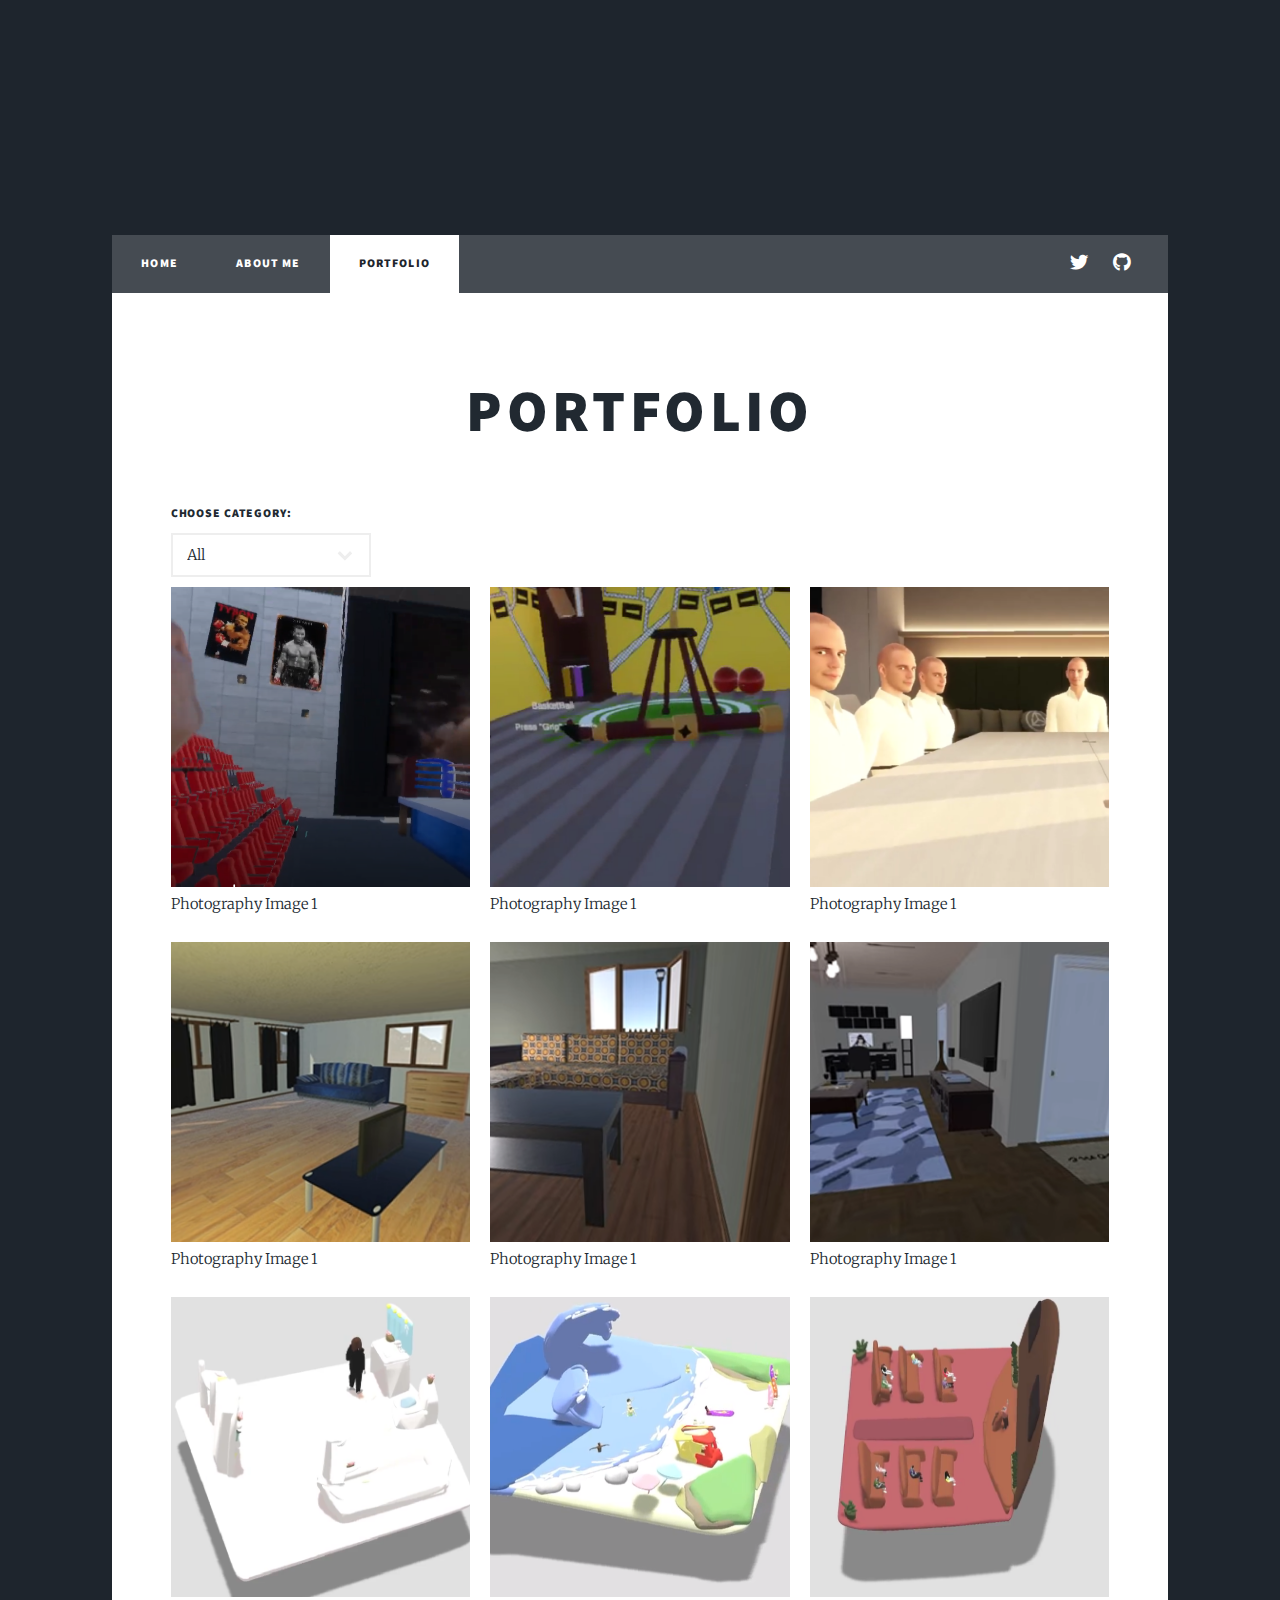
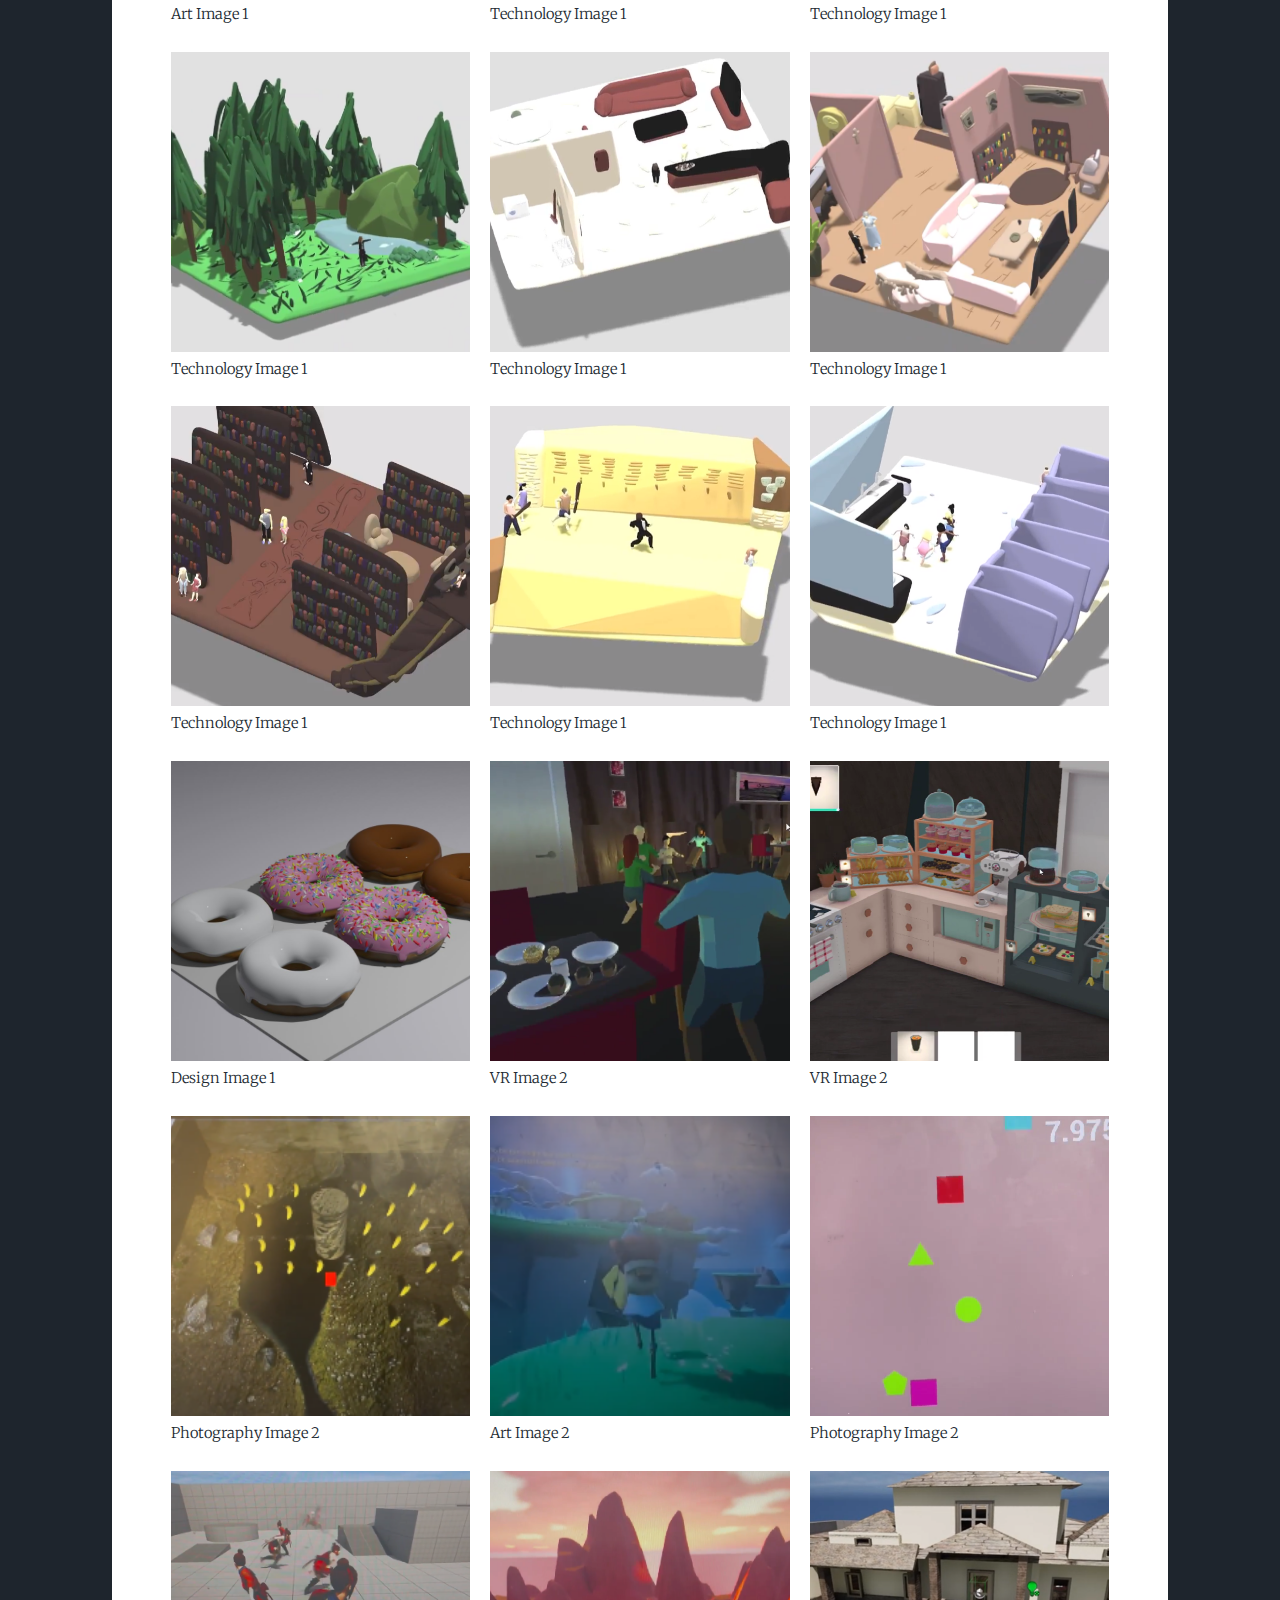
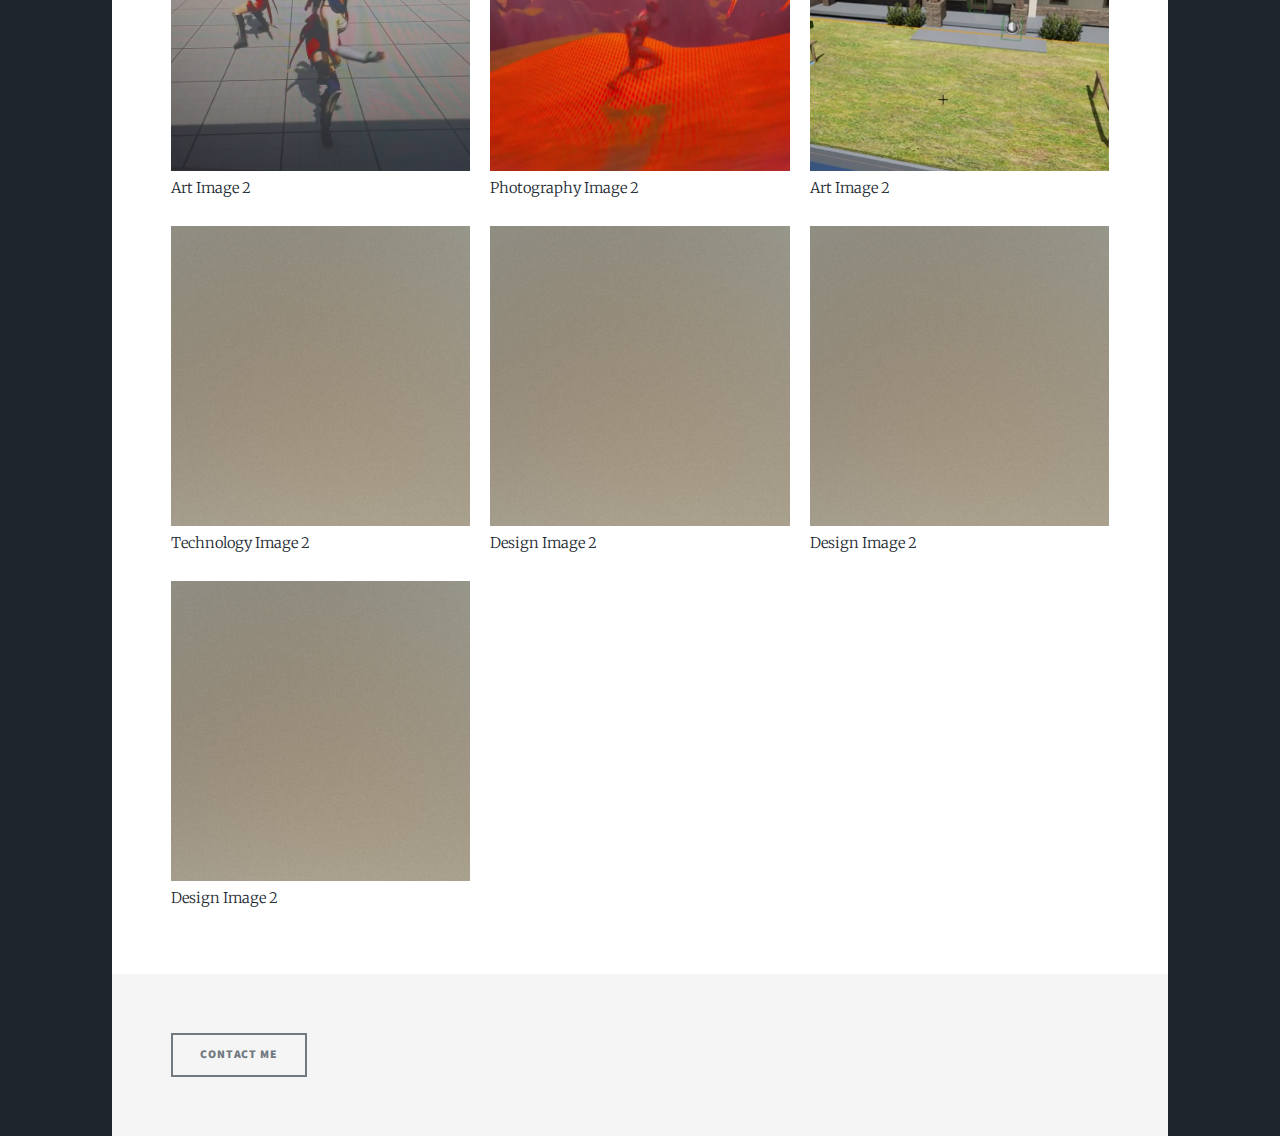
==== commit 63355506: "Update elements.html" ====
--- a/elements.html
+++ b/elements.html
@@ -6,22 +6,25 @@
     <title>Portfolio - Massively by HTML5 UP</title>
     <link rel="stylesheet" href="assets/css/main.css" />
     <style>
-        /* Add custom styles for the gallery and popup */
-        .gallery {
-            display: grid;
-            grid-template-columns: repeat(3, 1fr); /* 4 images per row */
-            gap: 20px;
-        }
-        .gallery img {
-            width: 100%;
-    height: auto; /* Maintains the aspect ratio */
-    max-width: 400px; /* Optional: set max width for image */
-    max-height: 400px; /* Optional: set max height for image */
-    object-fit: cover; /* Makes sure images are cropped to fit, if needed */
+       /* Add custom styles for the gallery and popup */
+.gallery {
+    display: grid;
+    grid-template-columns: repeat(3, 1fr); /* 3 images per row */
+    gap: 20px;
 }
 
-            cursor: pointer;
-            transition: transform 0.3s ease;
+.gallery img {
+    width: 100%; /* Makes image take up full width of the container */
+    height: 300px; /* Fixed height for all images */
+    object-fit: cover; /* Ensures the image fills the space without distortion */
+    max-width: 400px; /* Optional: limits maximum width */
+    max-height: 400px; /* Optional: limits maximum height */
+    cursor: pointer;
+    transition: transform 0.3s ease;
+}
+
+.gallery img:hover {
+    transform: scale(1.1);
         }
         .gallery img:hover {
             transform: scale(1.1);
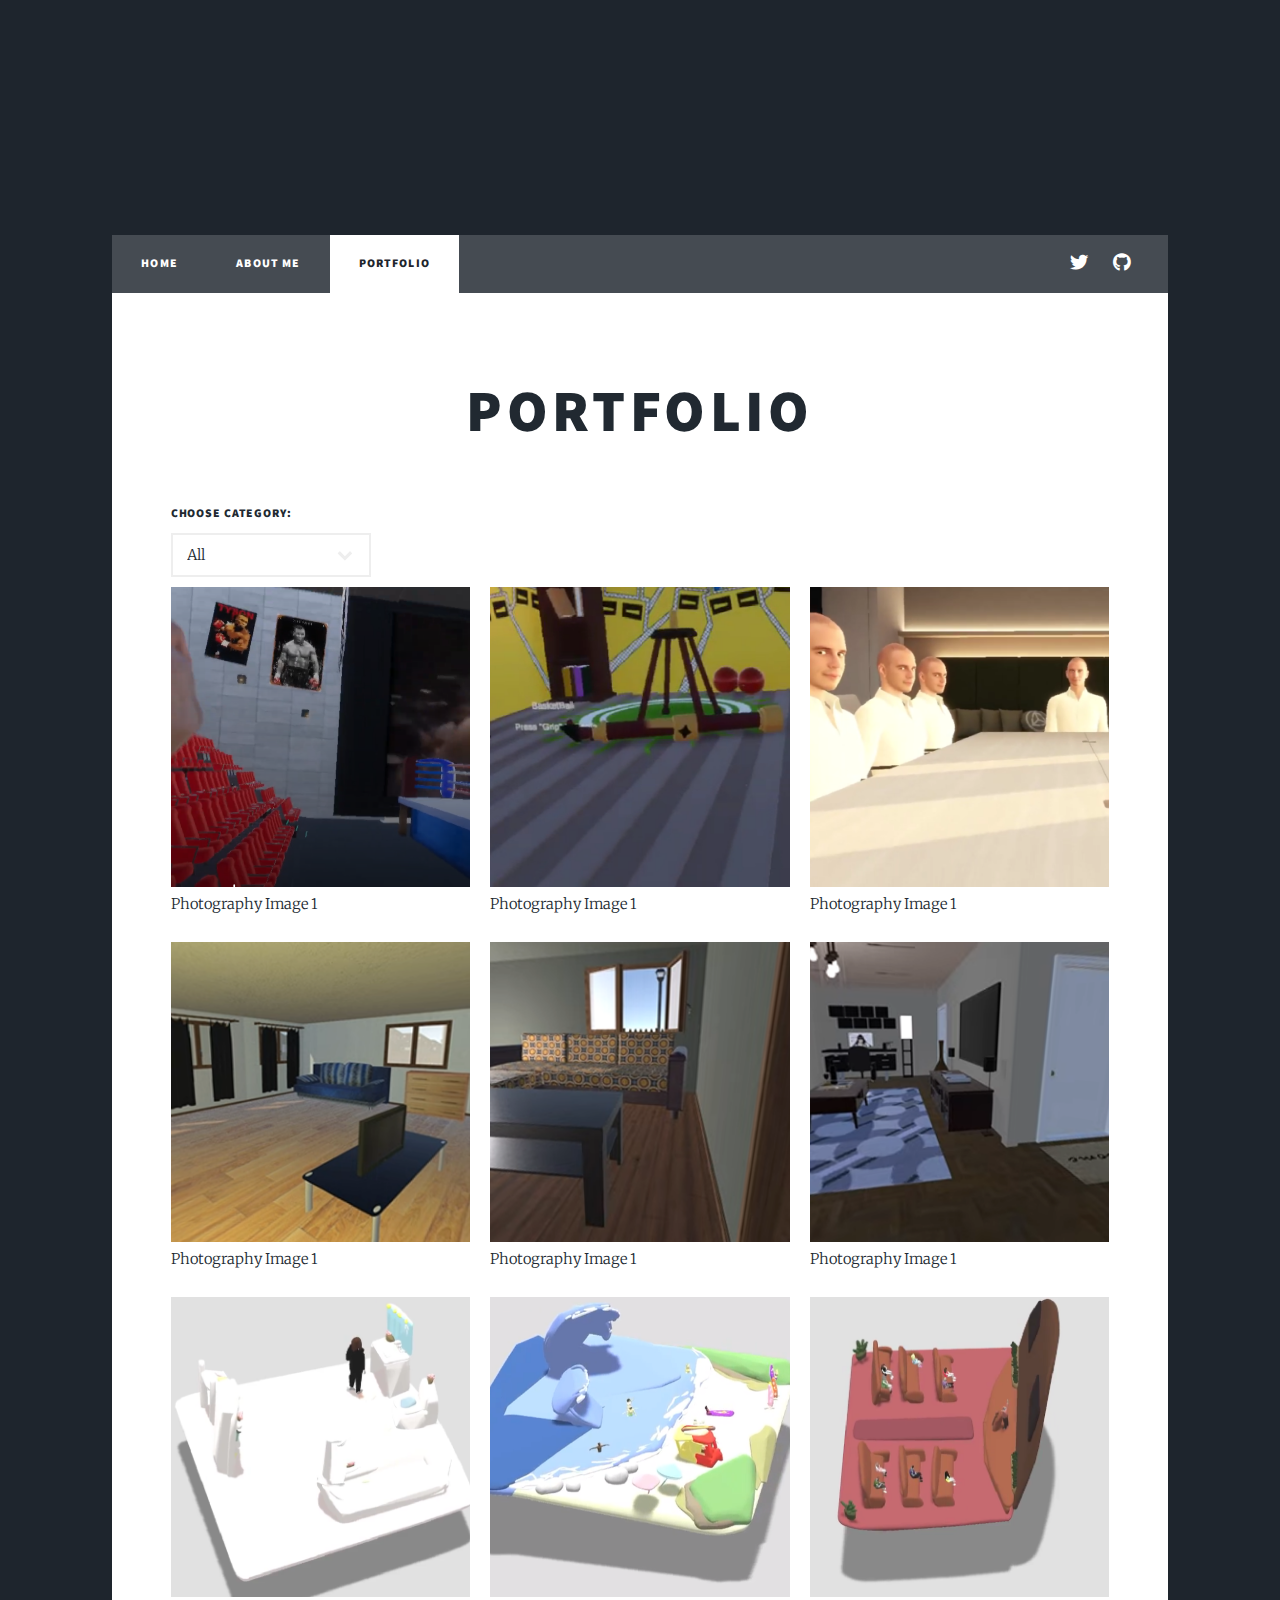
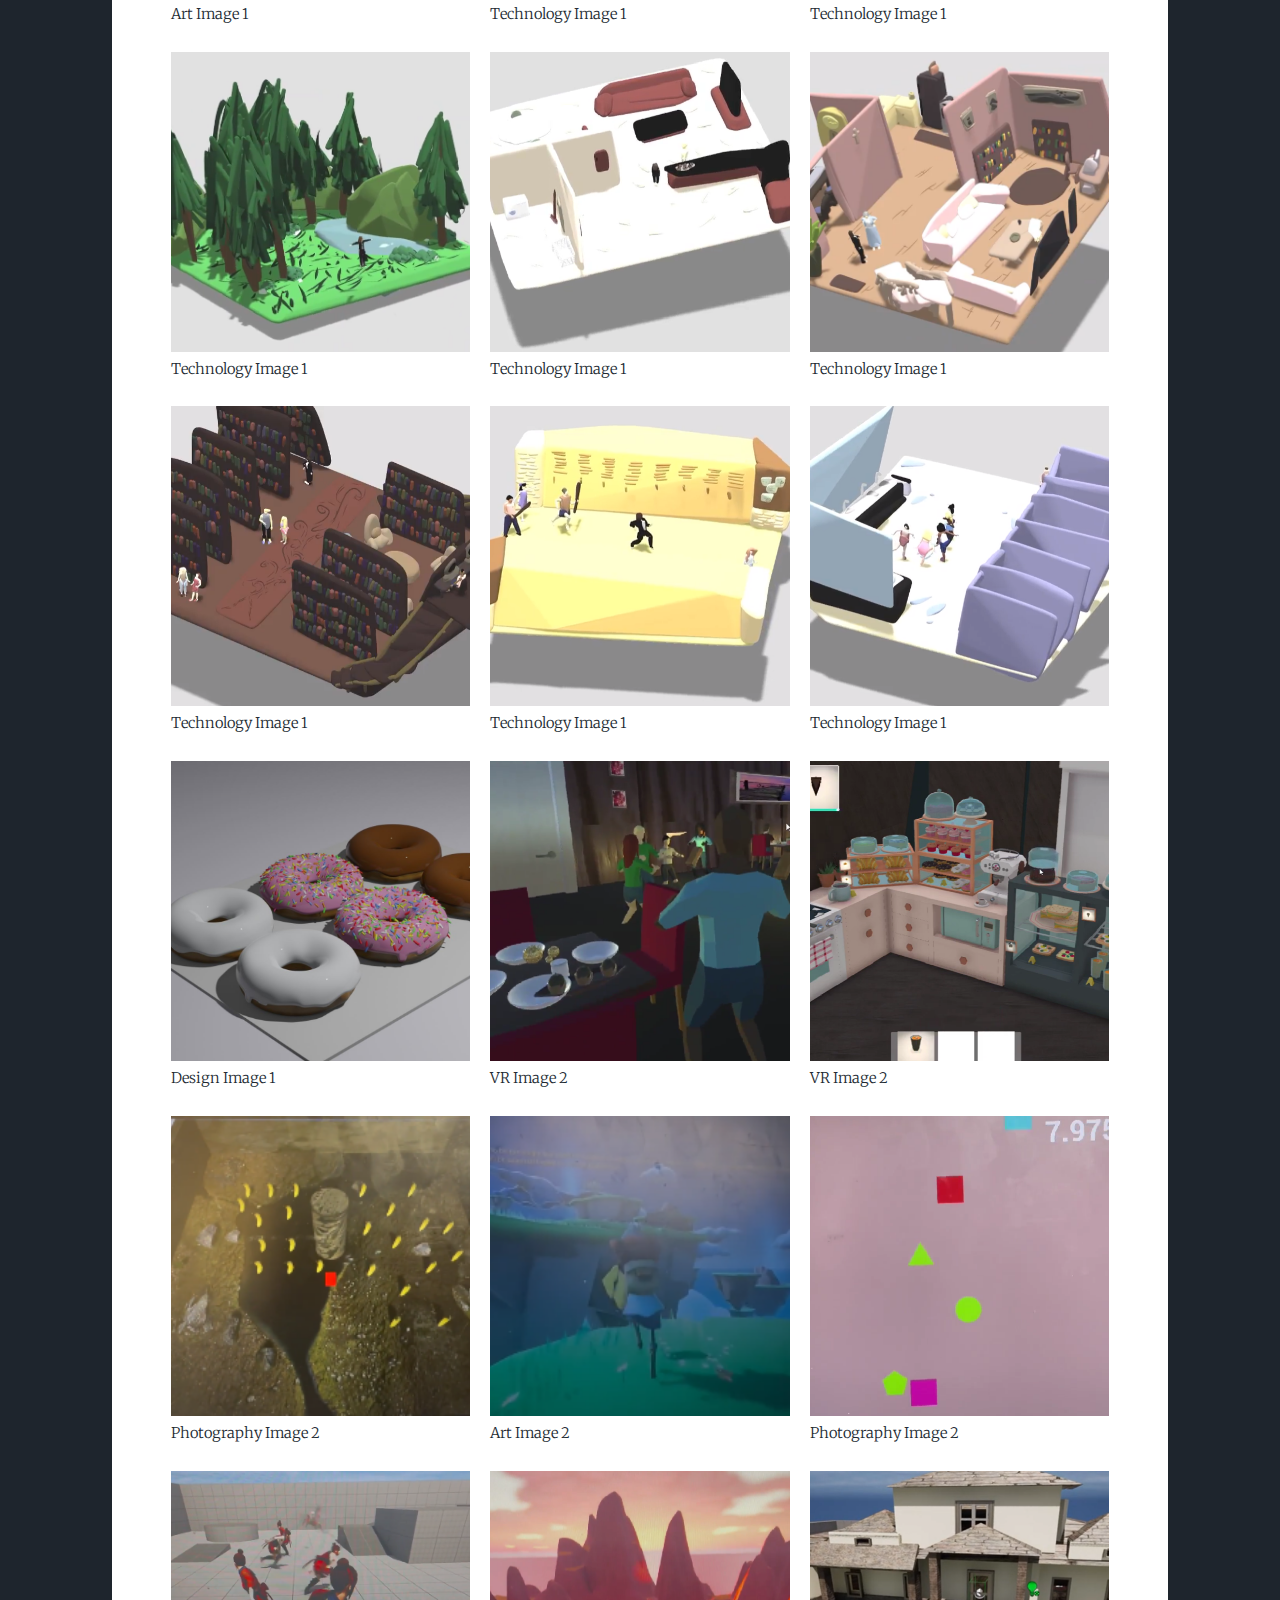
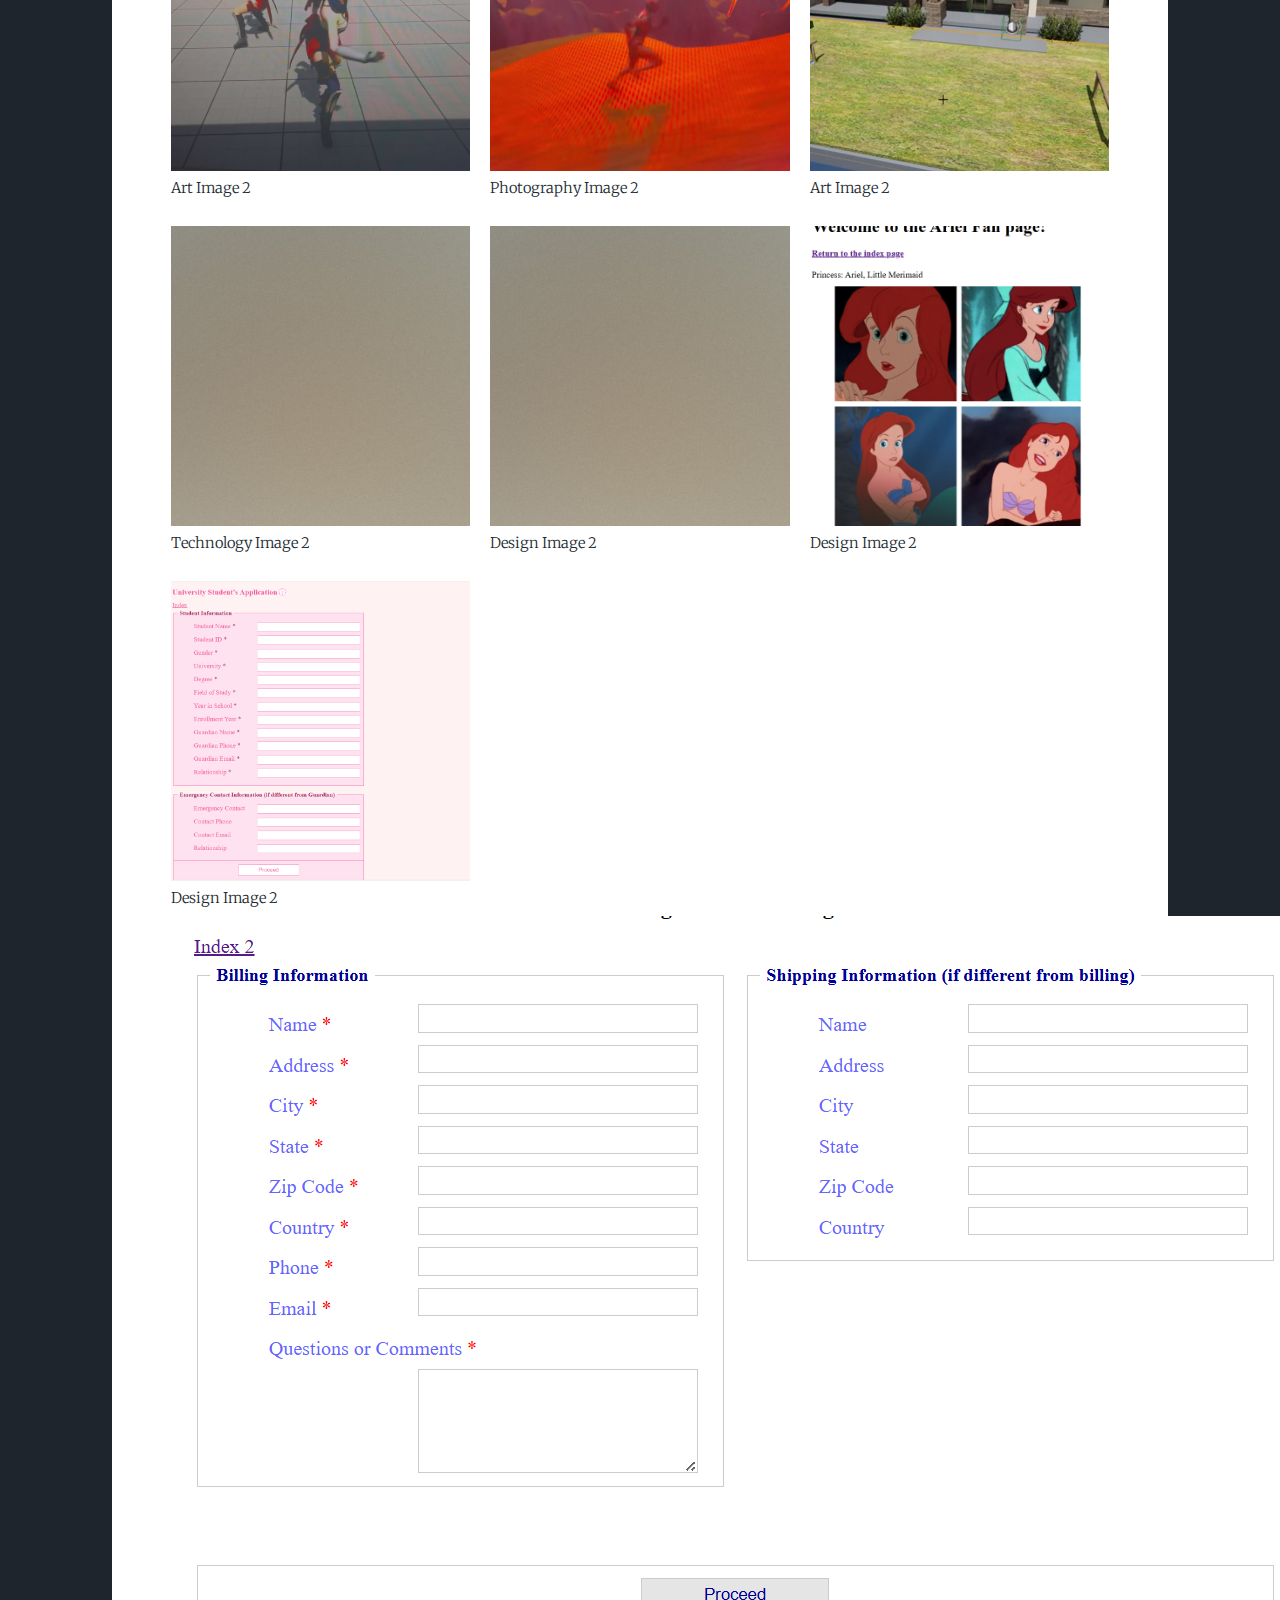
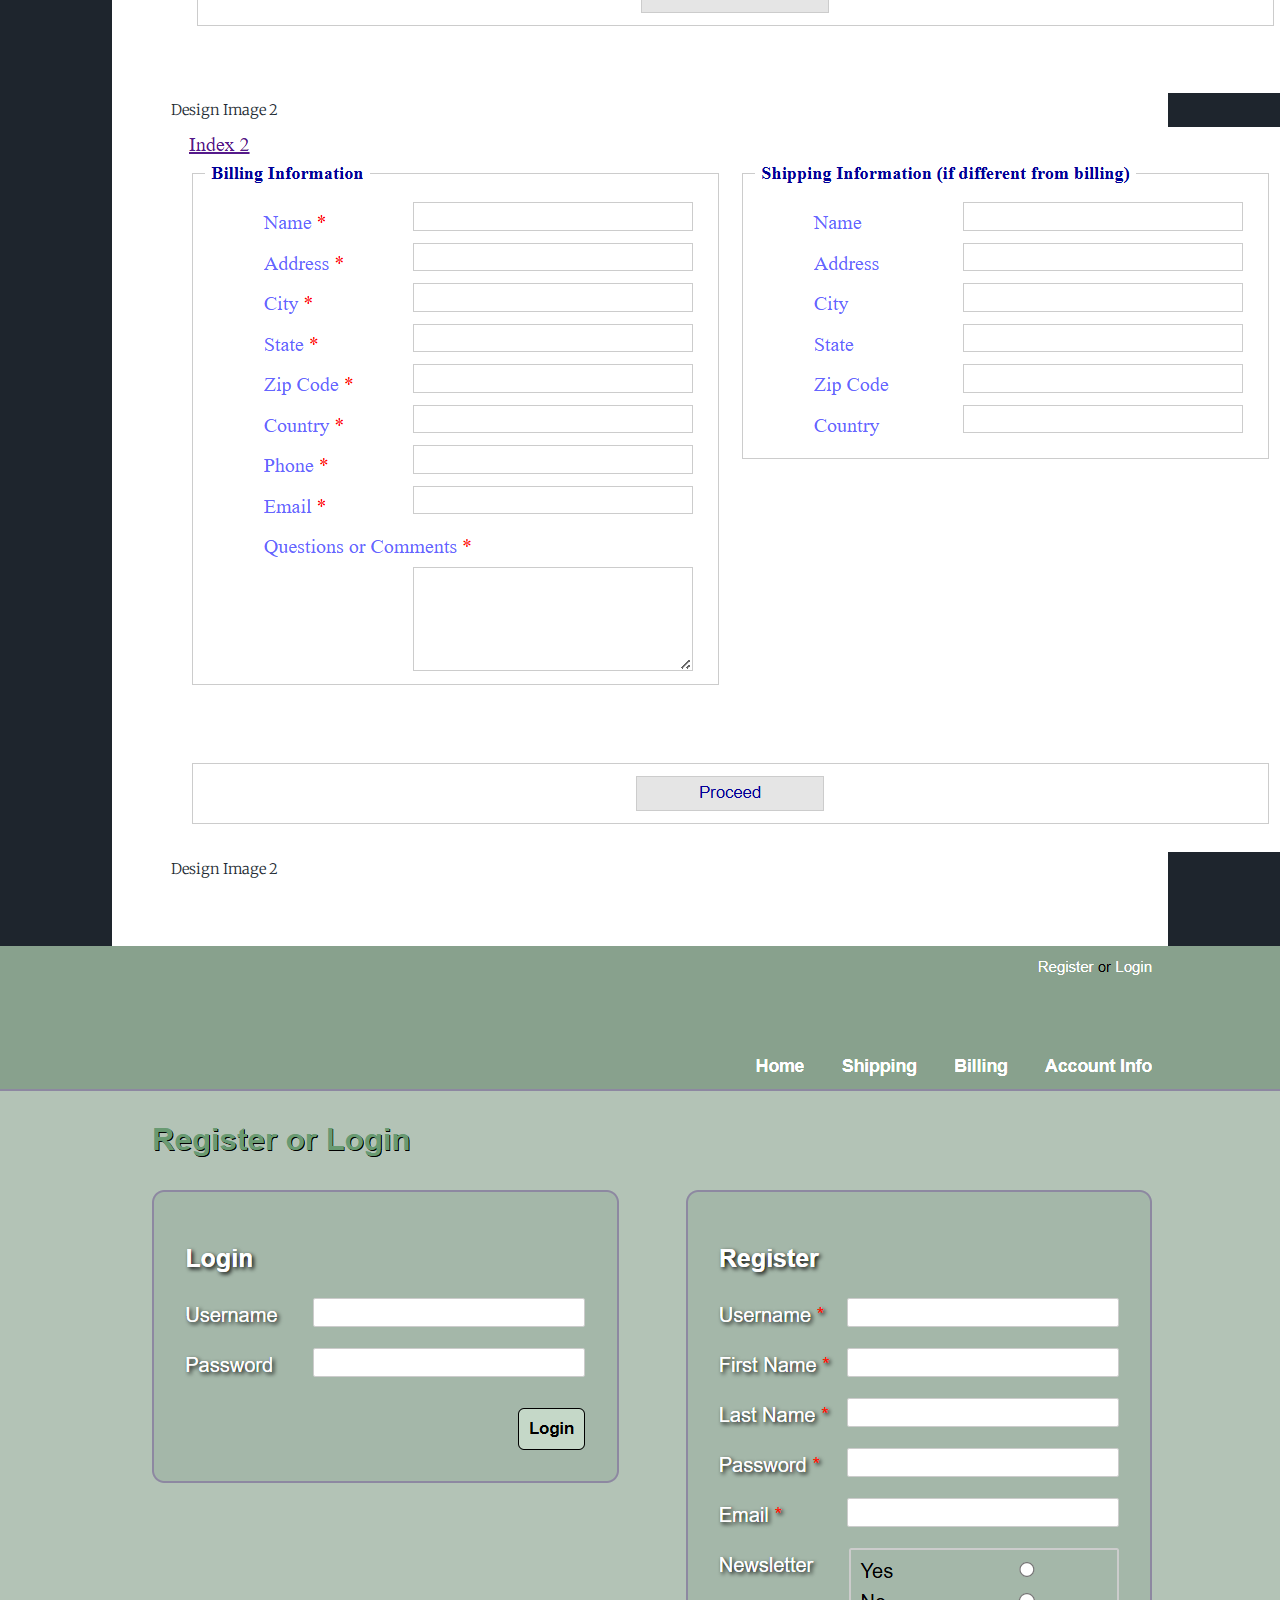
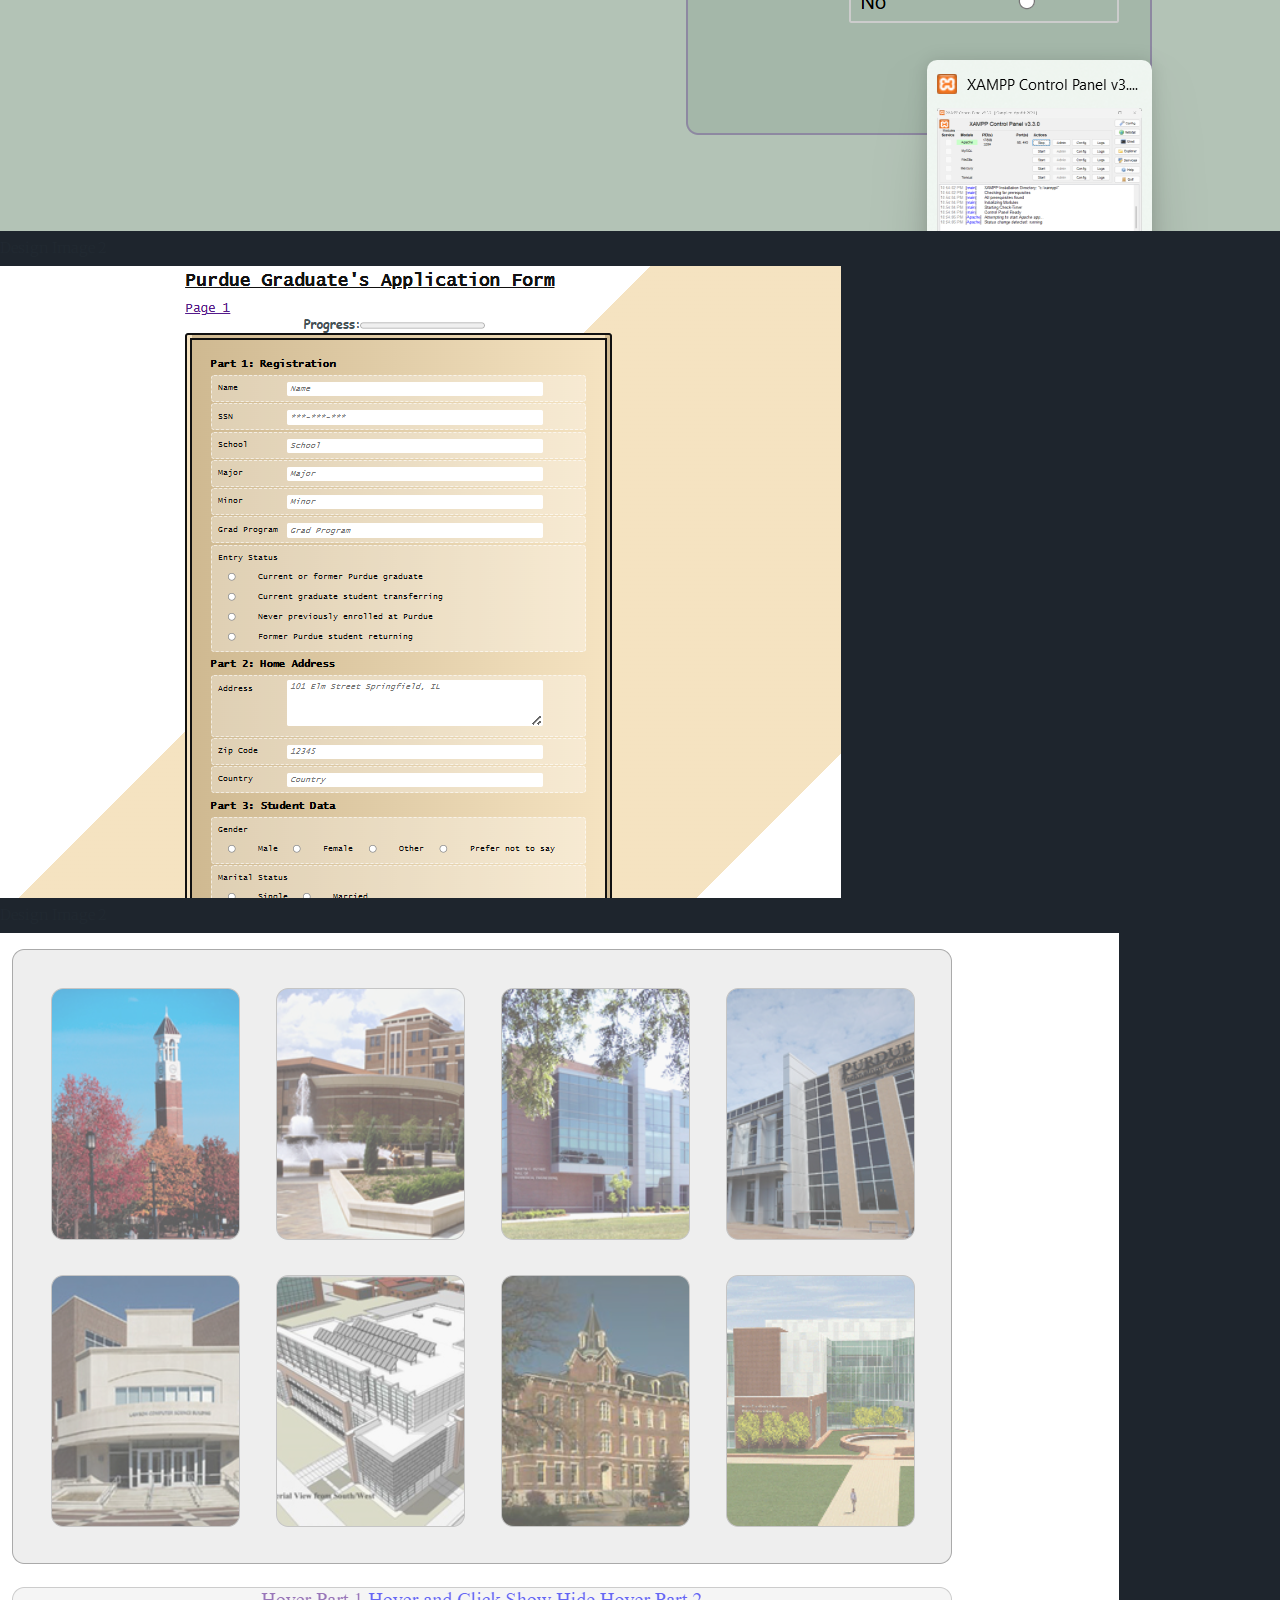
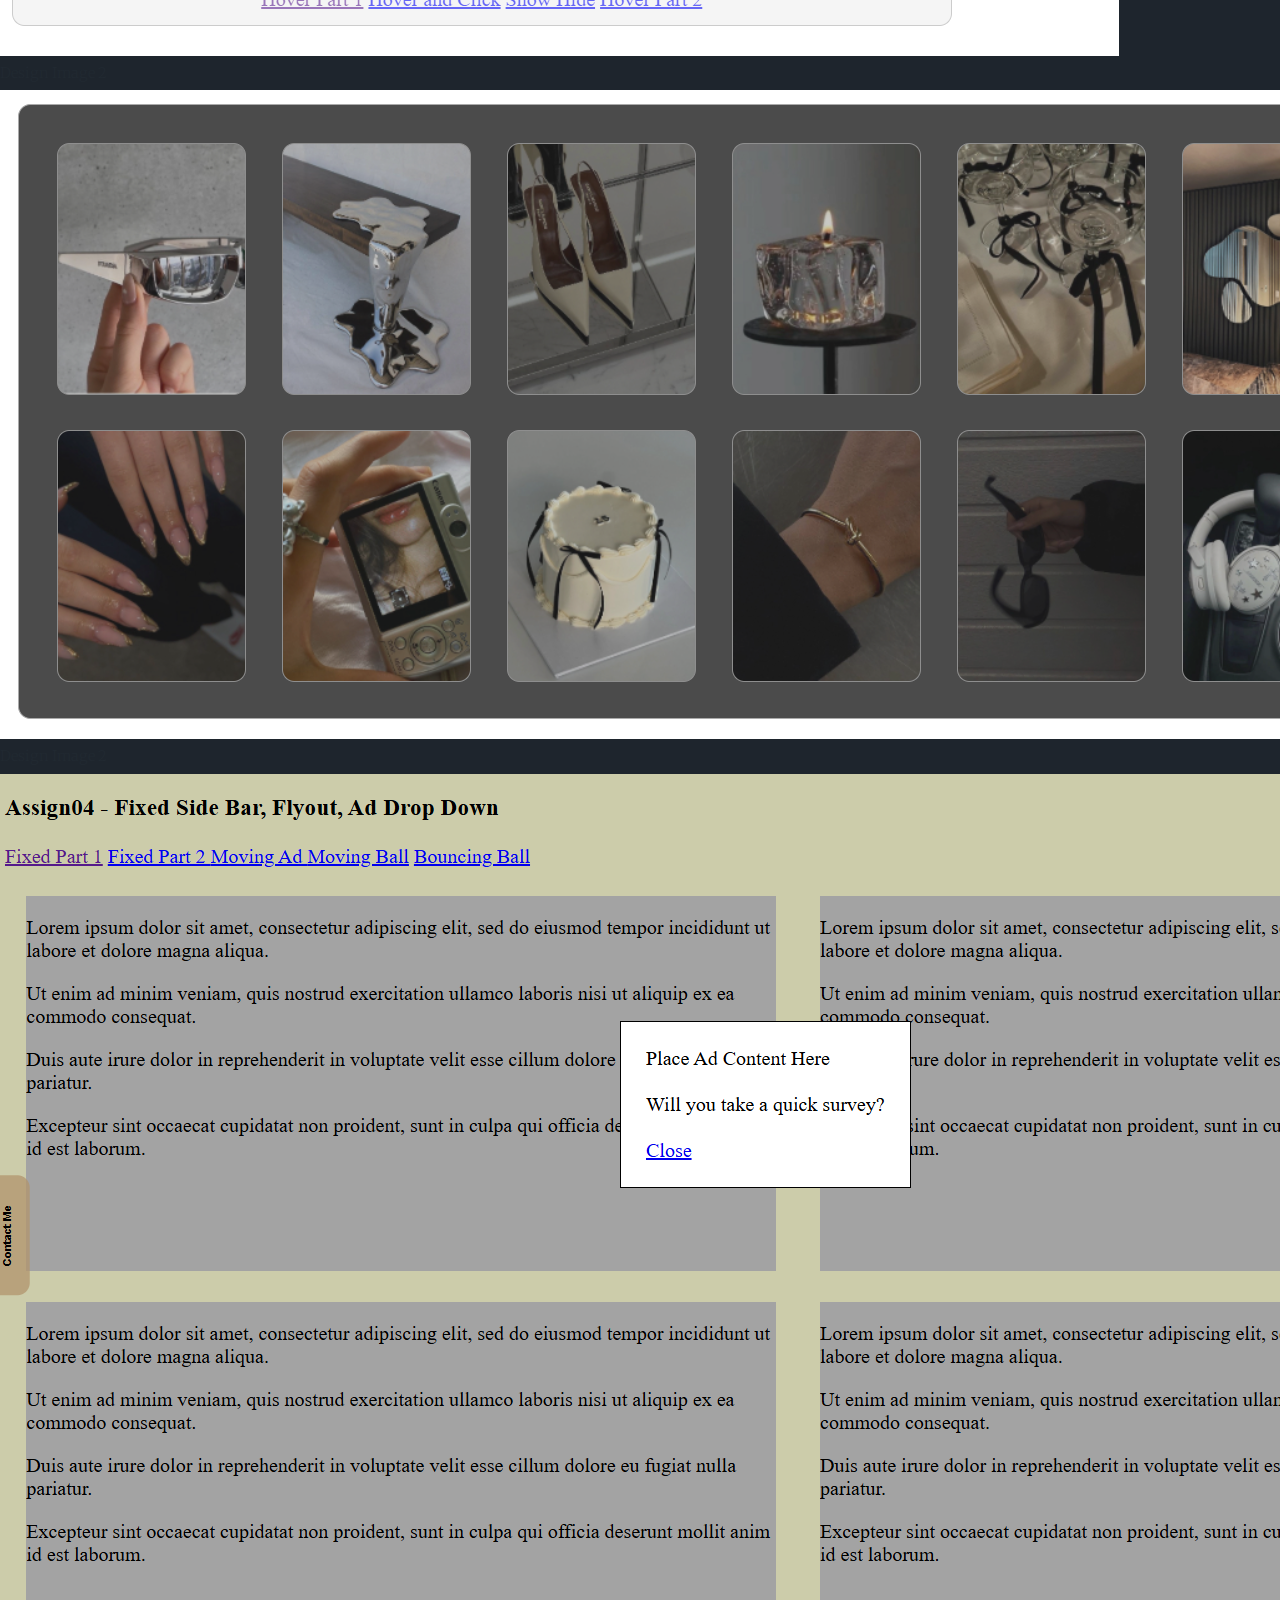
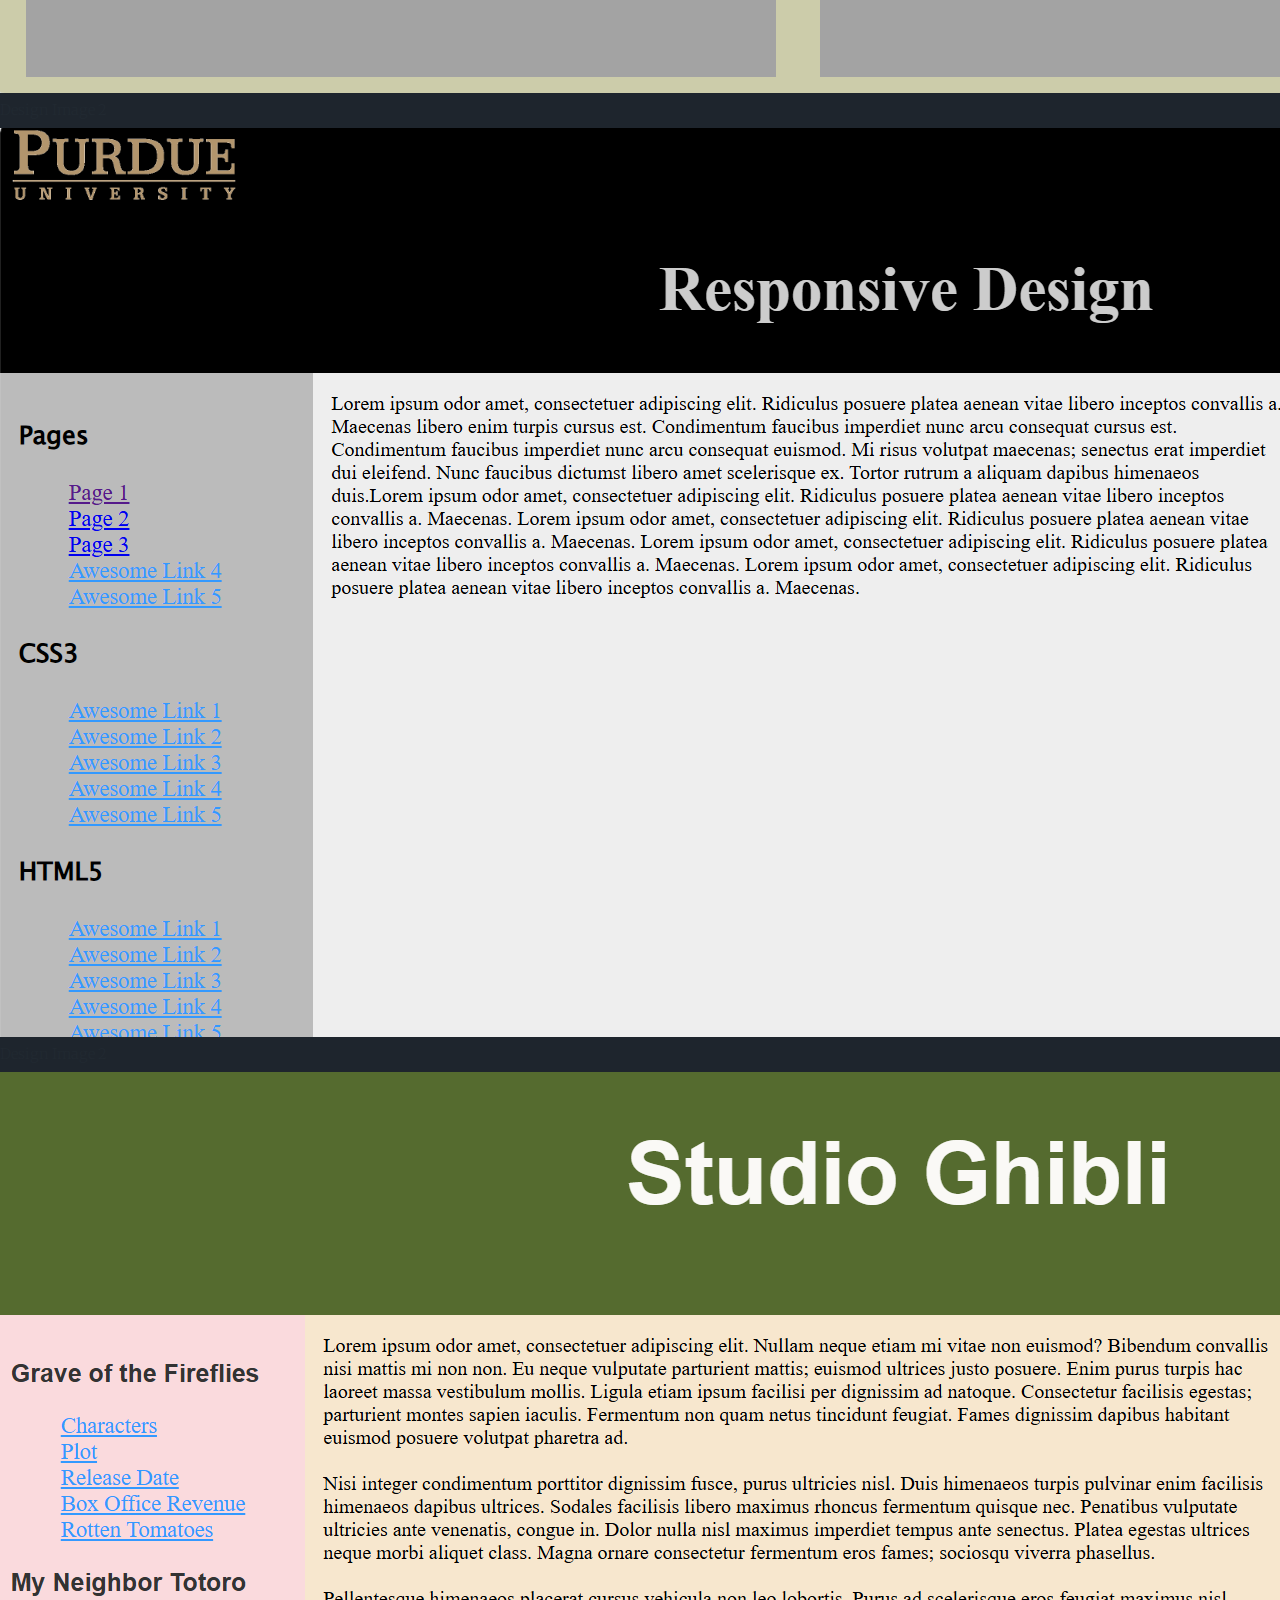
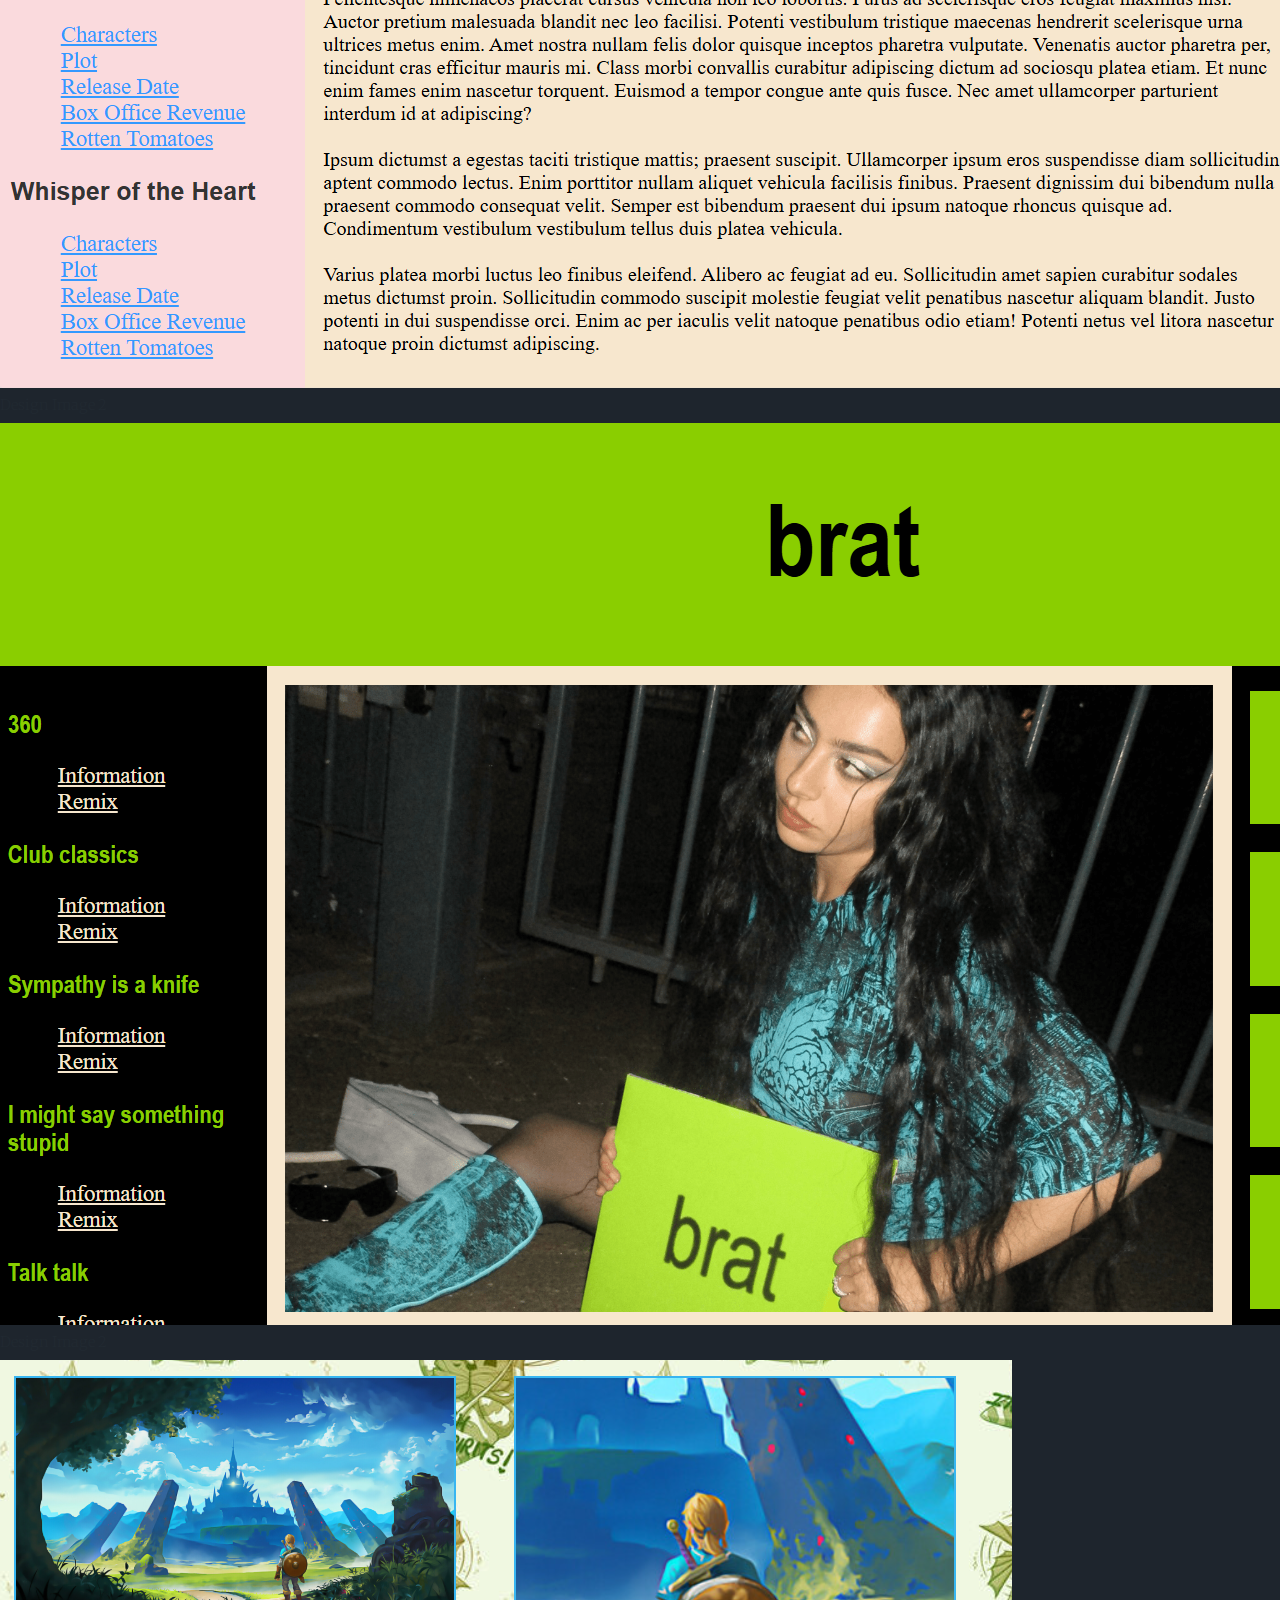
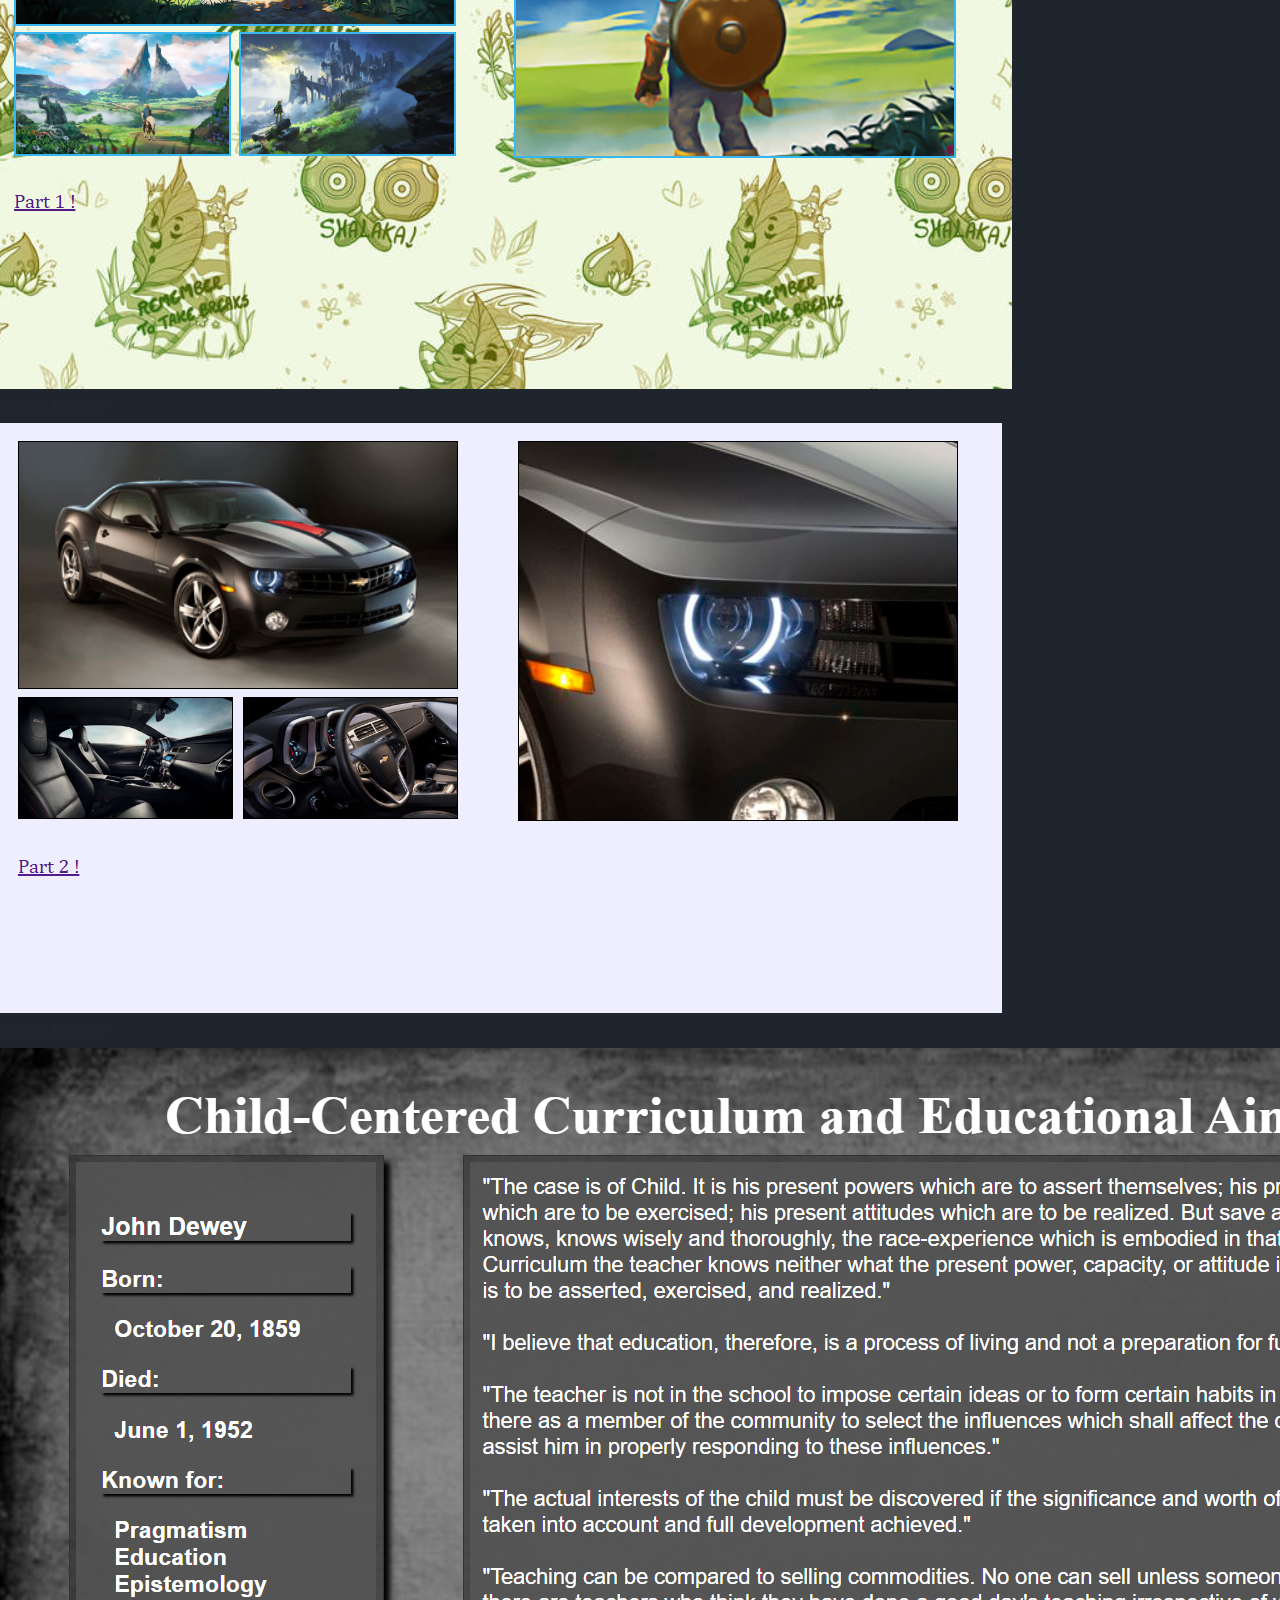
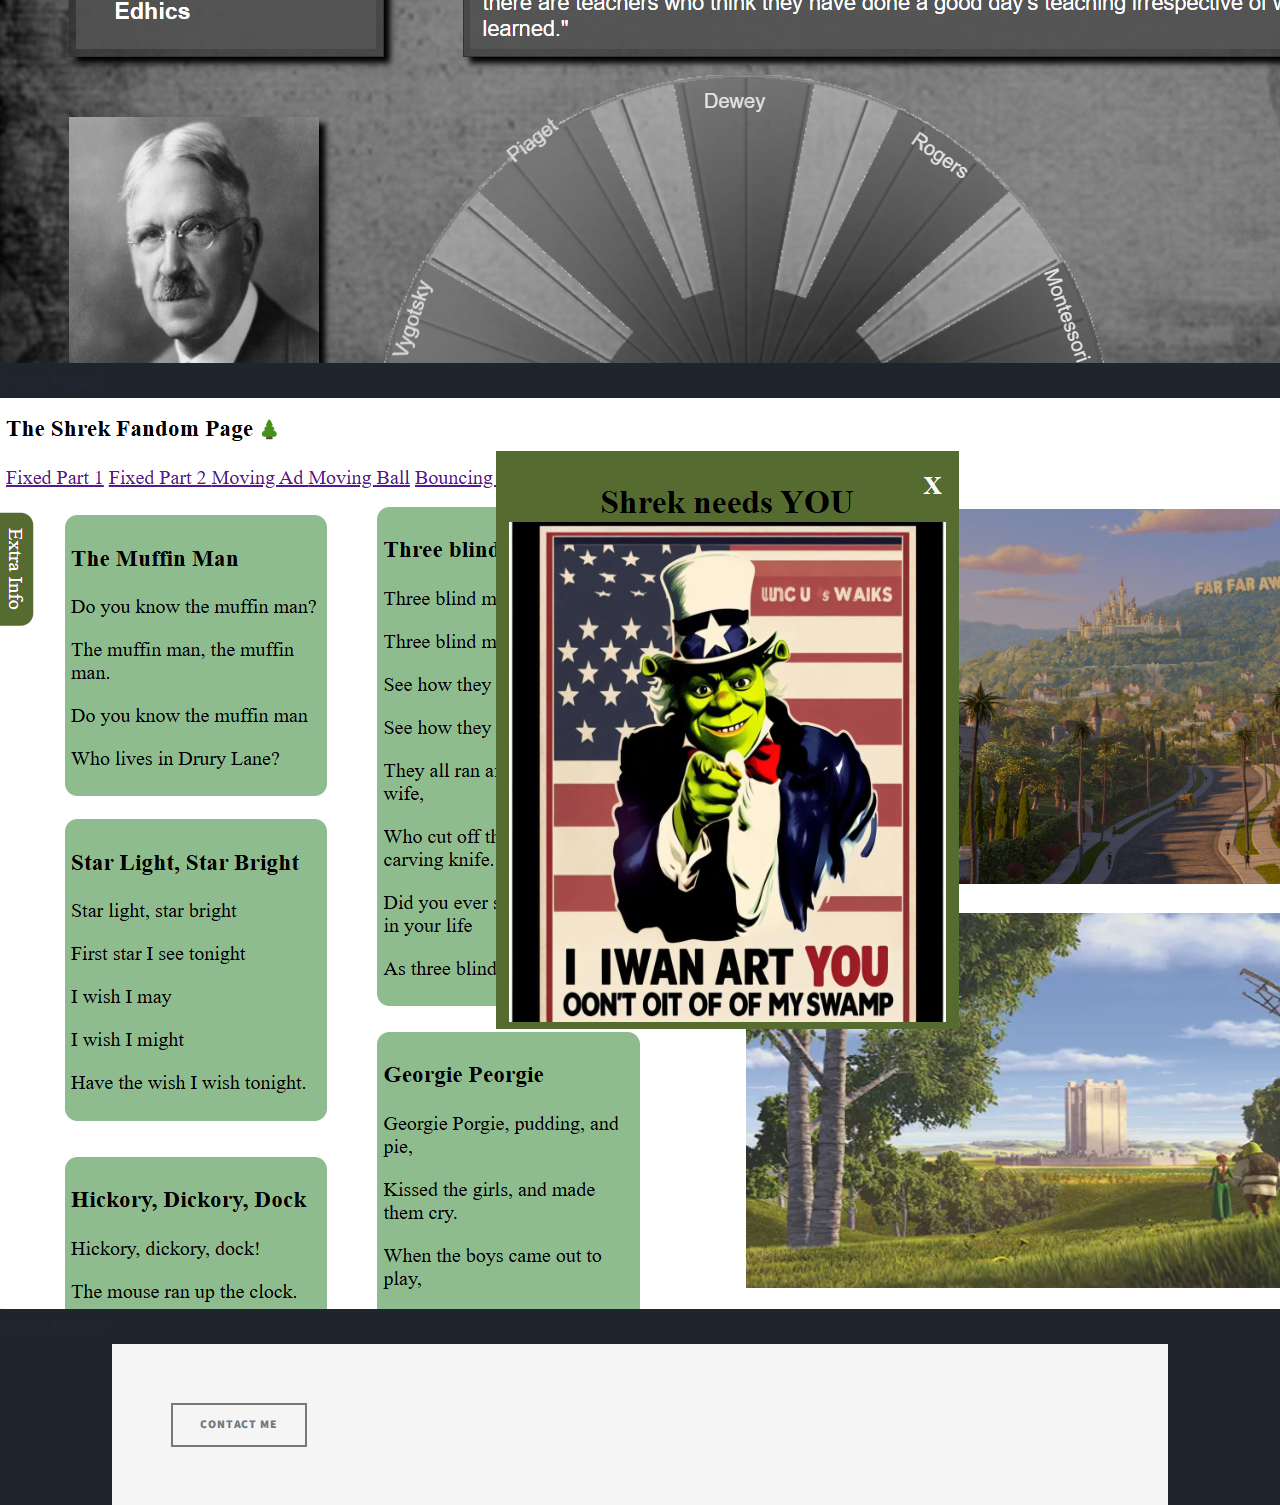
==== commit b558dc7a: "Update elements.html" ====
--- a/elements.html
+++ b/elements.html
@@ -251,14 +251,90 @@
                         <img src="images/pic02.jpg" alt="Design Image 2" onclick="openPopup(this)" />
                         <div class="details">Design Image 2</div>
                     </div>
-                       <!-- Image 11 -->
-                    <div class="image" data-category="frontend">
-                        <img src="images/pic02.jpg" alt="Design Image 2" onclick="openPopup(this)" />
-                        <div class="details">Design Image 2</div>
-                    </div>
-                       <!-- Image 12 -->
-                    <div class="image" data-category="frontend">
-                        <img src="images/pic02.jpg" alt="Design Image 2" onclick="openPopup(this)" />
+
+			
+                       <!-- Image 11 -->
+                    <div class="image" data-category="frontend">
+                        <img src="images/1.png" alt="Design Image 2" onclick="openPopup(this)" />
+                        <div class="details">Design Image 2</div>
+                    </div>
+                       <!-- Image 12 -->
+                    <div class="image" data-category="frontend">
+                        <img src="images/2.png" alt="Design Image 2" onclick="openPopup(this)" />
+                        <div class="details">Design Image 2</div>
+                    </div>
+			 </div>
+                       <!-- Image 11 -->
+                    <div class="image" data-category="frontend">
+                        <img src="images/3.png" alt="Design Image 2" onclick="openPopup(this)" />
+                        <div class="details">Design Image 2</div>
+                    </div>
+                       <!-- Image 12 -->
+                    <div class="image" data-category="frontend">
+                        <img src="images/4.png" alt="Design Image 2" onclick="openPopup(this)" />
+                        <div class="details">Design Image 2</div>
+                    </div>
+		     </div>
+                       <!-- Image 11 -->
+                    <div class="image" data-category="frontend">
+                        <img src="images/5.png" alt="Design Image 2" onclick="openPopup(this)" />
+                        <div class="details">Design Image 2</div>
+                    </div>
+                       <!-- Image 12 -->
+                    <div class="image" data-category="frontend">
+                        <img src="images/6.png" alt="Design Image 2" onclick="openPopup(this)" />
+                        <div class="details">Design Image 2</div>
+                    </div>
+				     <!-- Image 11 -->
+                    <div class="image" data-category="frontend">
+                        <img src="images/7.png" alt="Design Image 2" onclick="openPopup(this)" />
+                        <div class="details">Design Image 2</div>
+                    </div>
+                       <!-- Image 12 -->
+                    <div class="image" data-category="frontend">
+                        <img src="images/8.png" alt="Design Image 2" onclick="openPopup(this)" />
+                        <div class="details">Design Image 2</div>
+                    </div>
+			 <!-- Image 11 -->
+                    <div class="image" data-category="frontend">
+                        <img src="images/9.png" alt="Design Image 2" onclick="openPopup(this)" />
+                        <div class="details">Design Image 2</div>
+                    </div>
+                       <!-- Image 12 -->
+                    <div class="image" data-category="frontend">
+                        <img src="images/10.png" alt="Design Image 2" onclick="openPopup(this)" />
+                        <div class="details">Design Image 2</div>
+                    </div>
+			 </div>
+                       <!-- Image 11 -->
+                    <div class="image" data-category="frontend">
+                        <img src="images/11.png" alt="Design Image 2" onclick="openPopup(this)" />
+                        <div class="details">Design Image 2</div>
+                    </div>
+                       <!-- Image 12 -->
+                    <div class="image" data-category="frontend">
+                        <img src="images/12.png" alt="Design Image 2" onclick="openPopup(this)" />
+                        <div class="details">Design Image 2</div>
+                    </div>
+		     </div>
+                       <!-- Image 11 -->
+                    <div class="image" data-category="frontend">
+                        <img src="images/13.png" alt="Design Image 2" onclick="openPopup(this)" />
+                        <div class="details">Design Image 2</div>
+                    </div>
+                       <!-- Image 12 -->
+                    <div class="image" data-category="frontend">
+                        <img src="images/14.png" alt="Design Image 2" onclick="openPopup(this)" />
+                        <div class="details">Design Image 2</div>
+                    </div>
+				     <!-- Image 11 -->
+                    <div class="image" data-category="frontend">
+                        <img src="images/15.png" alt="Design Image 2" onclick="openPopup(this)" />
+                        <div class="details">Design Image 2</div>
+                    </div>
+                       <!-- Image 12 -->
+                    <div class="image" data-category="frontend">
+                        <img src="images/16.png" alt="Design Image 2" onclick="openPopup(this)" />
                         <div class="details">Design Image 2</div>
                     </div>
                 </div>
--- a/assets/css/main.css
+++ b/assets/css/main.css
@@ -37,13 +37,7 @@
     list-style: none;
     padding-left: 0; /* Remove padding */
 }
-.image img {
-    width: 100%; /* Makes the image responsive */
-    height: auto; /* Maintains the aspect ratio */
-    max-width: 400px; /* Optional: set max width for image */
-    max-height: 400px; /* Optional: set max height for image */
-    object-fit: cover; /* Makes sure images are cropped to fit, if needed */
-}
+
 
 ol, ul {
 	list-style: none;
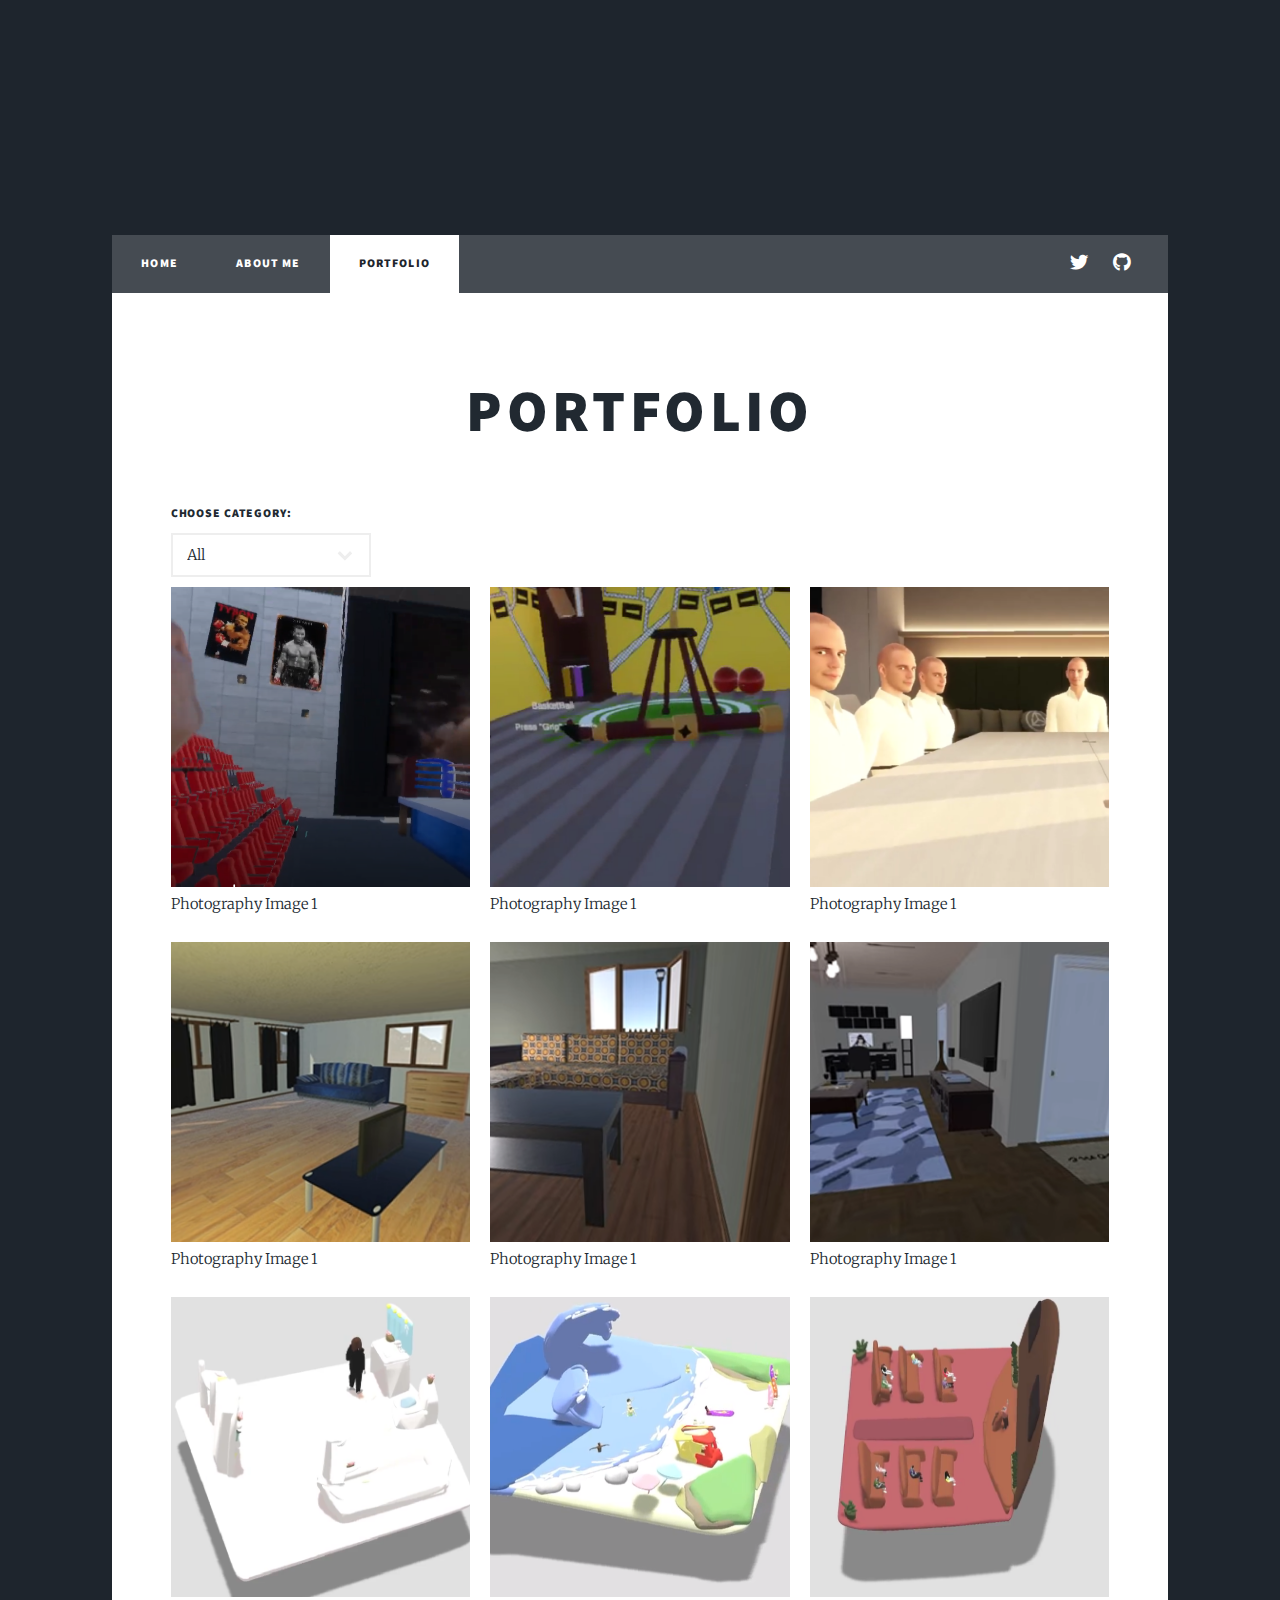
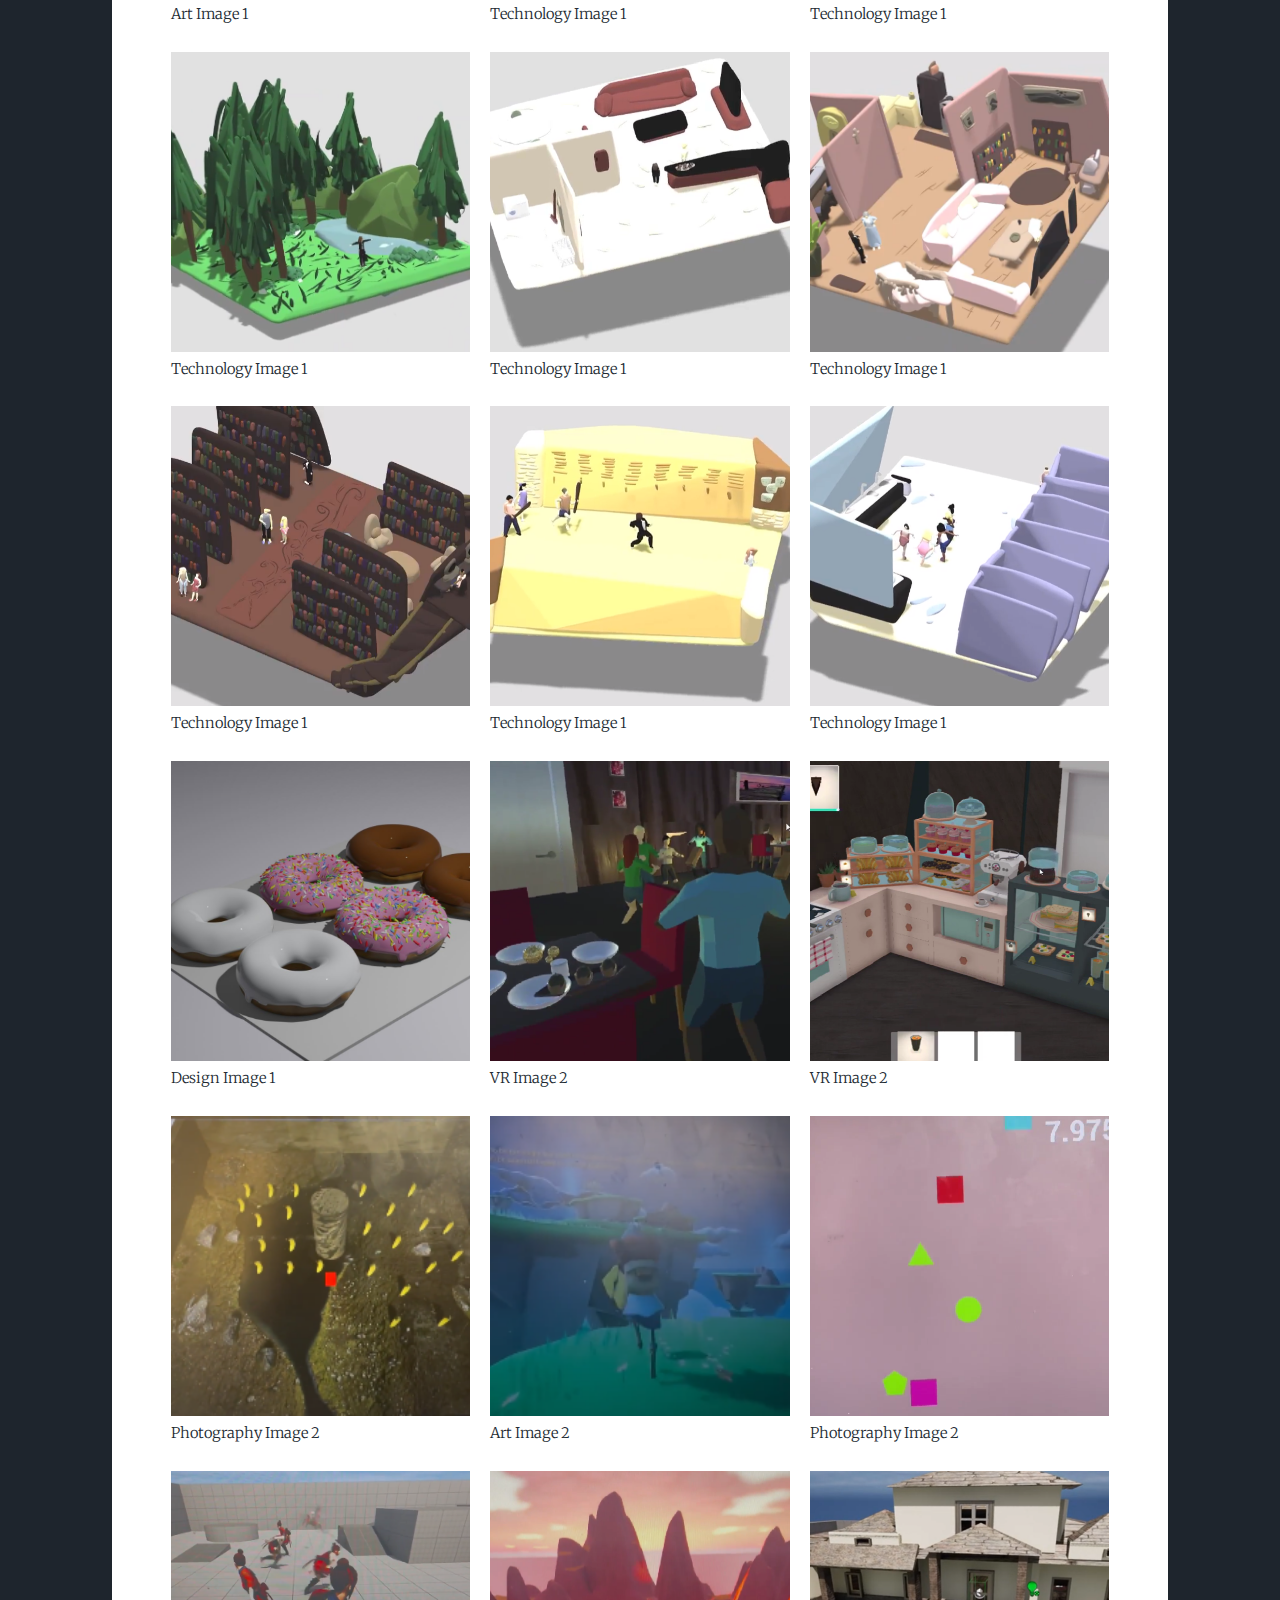
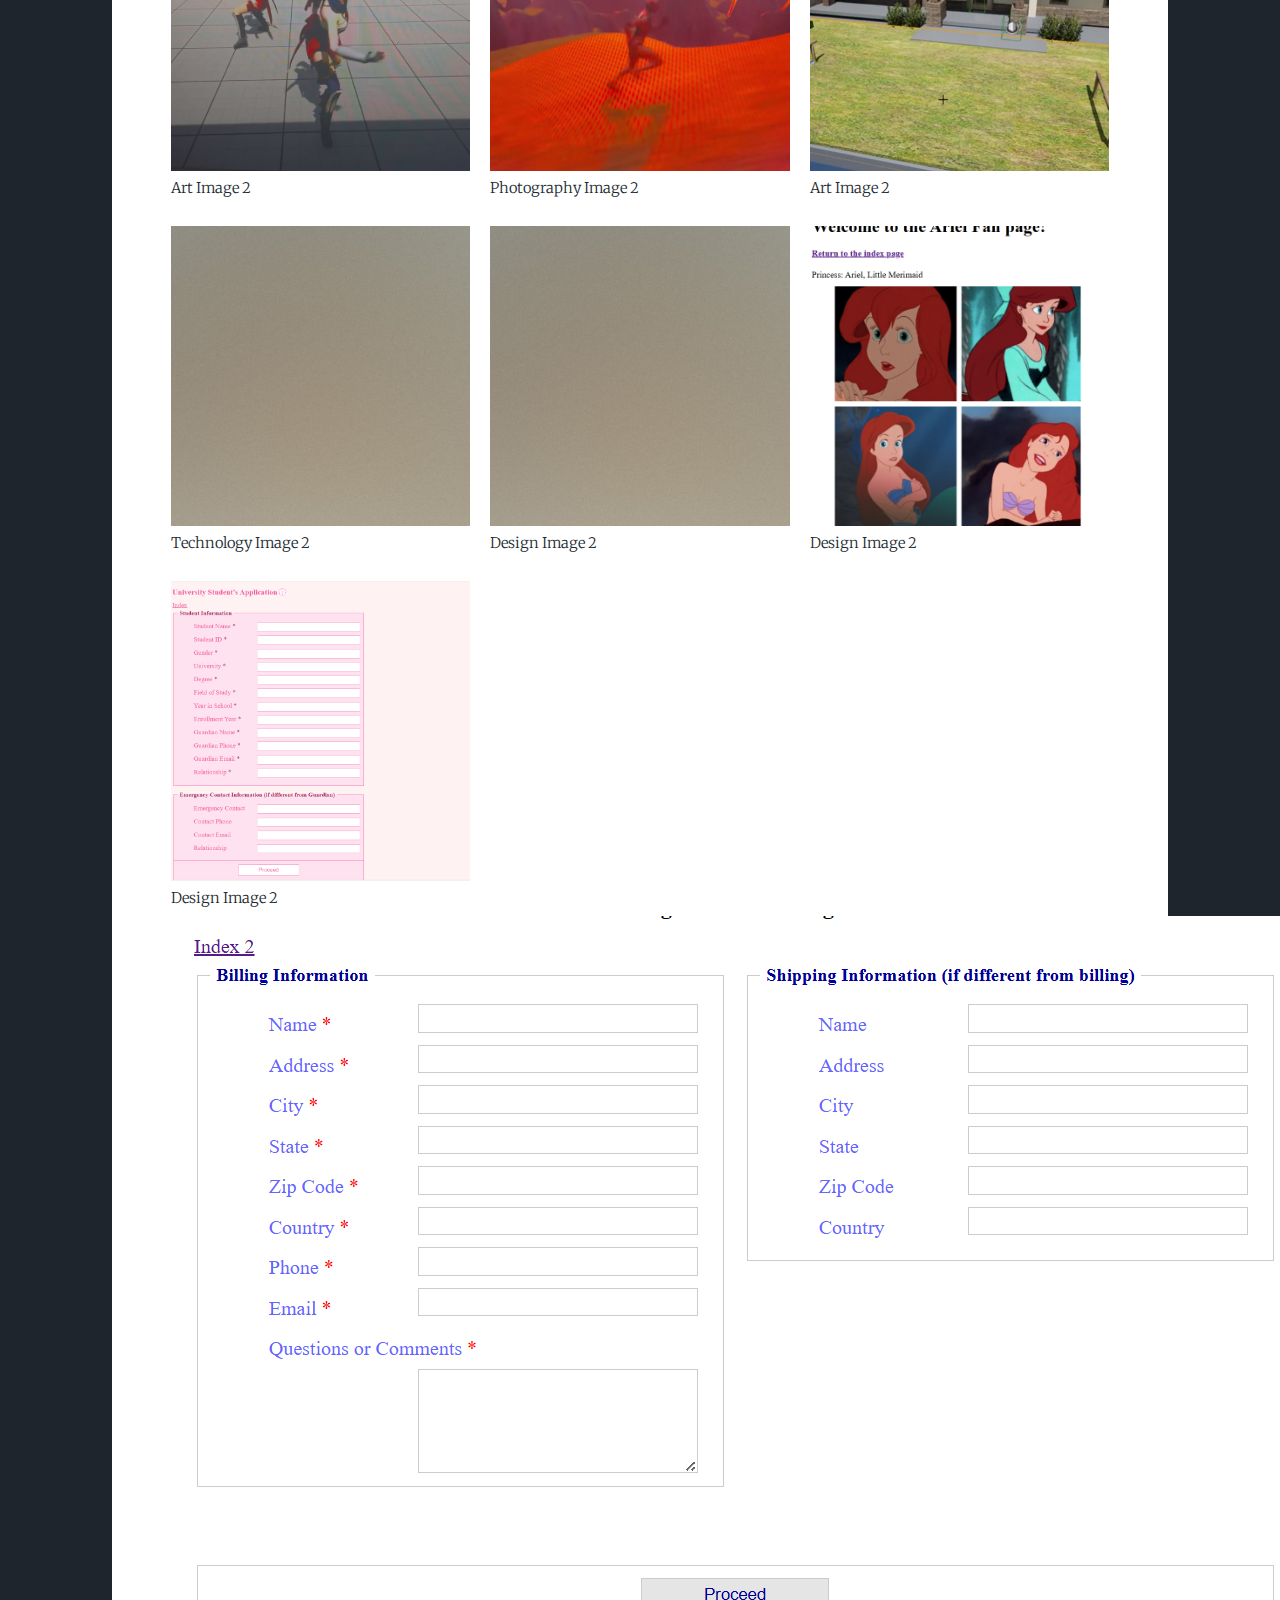
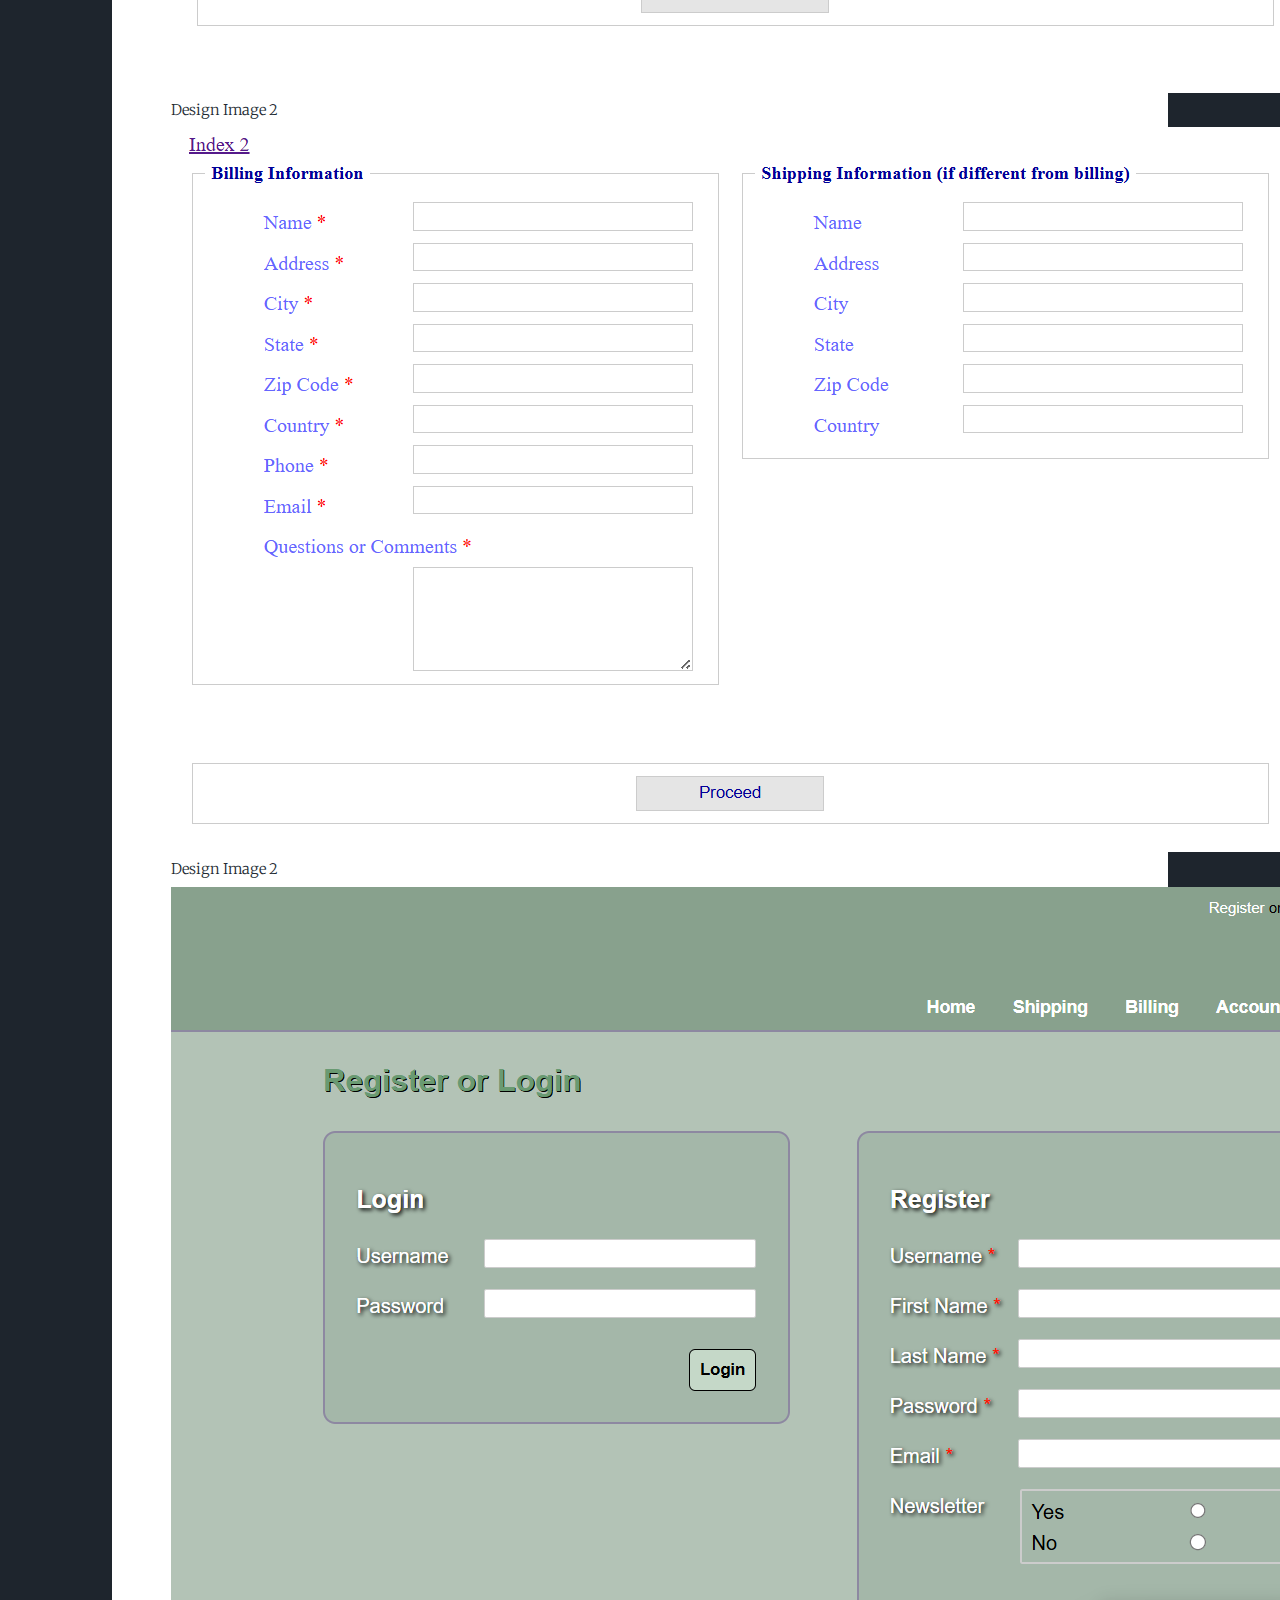
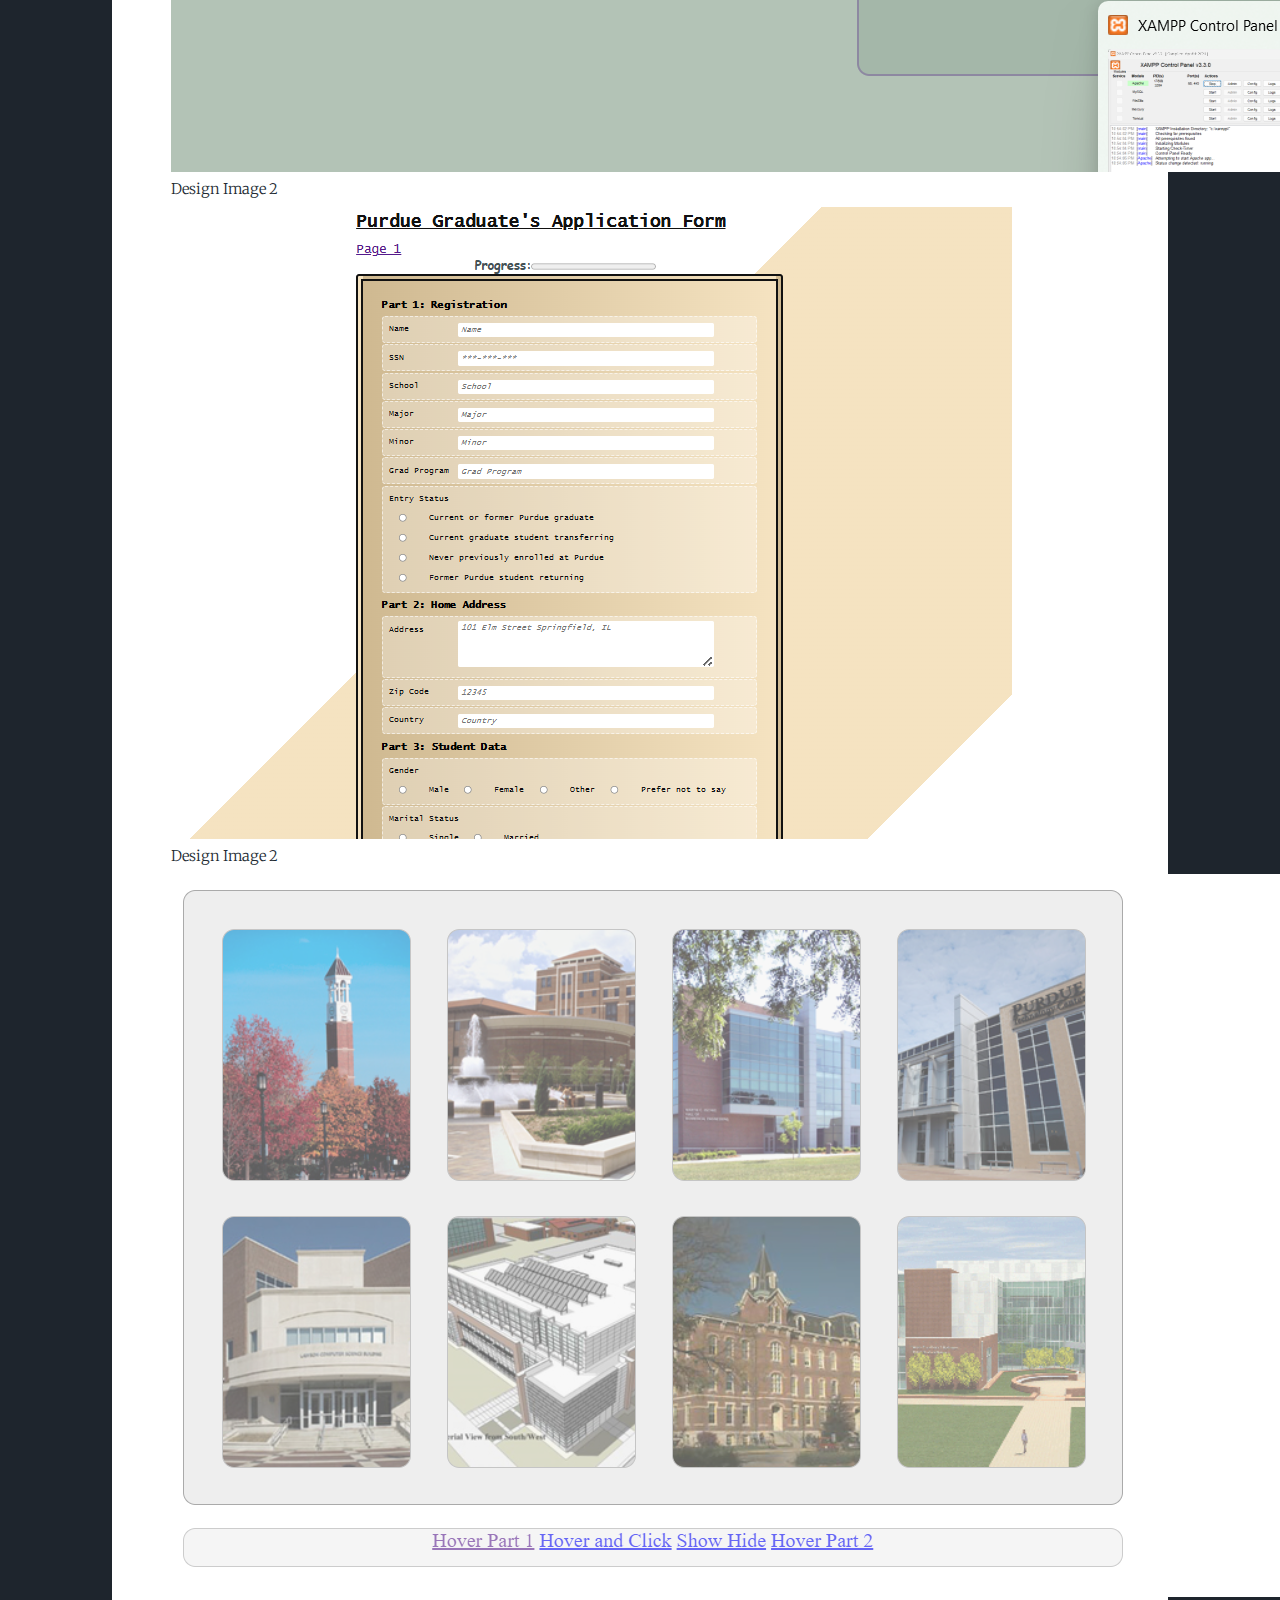
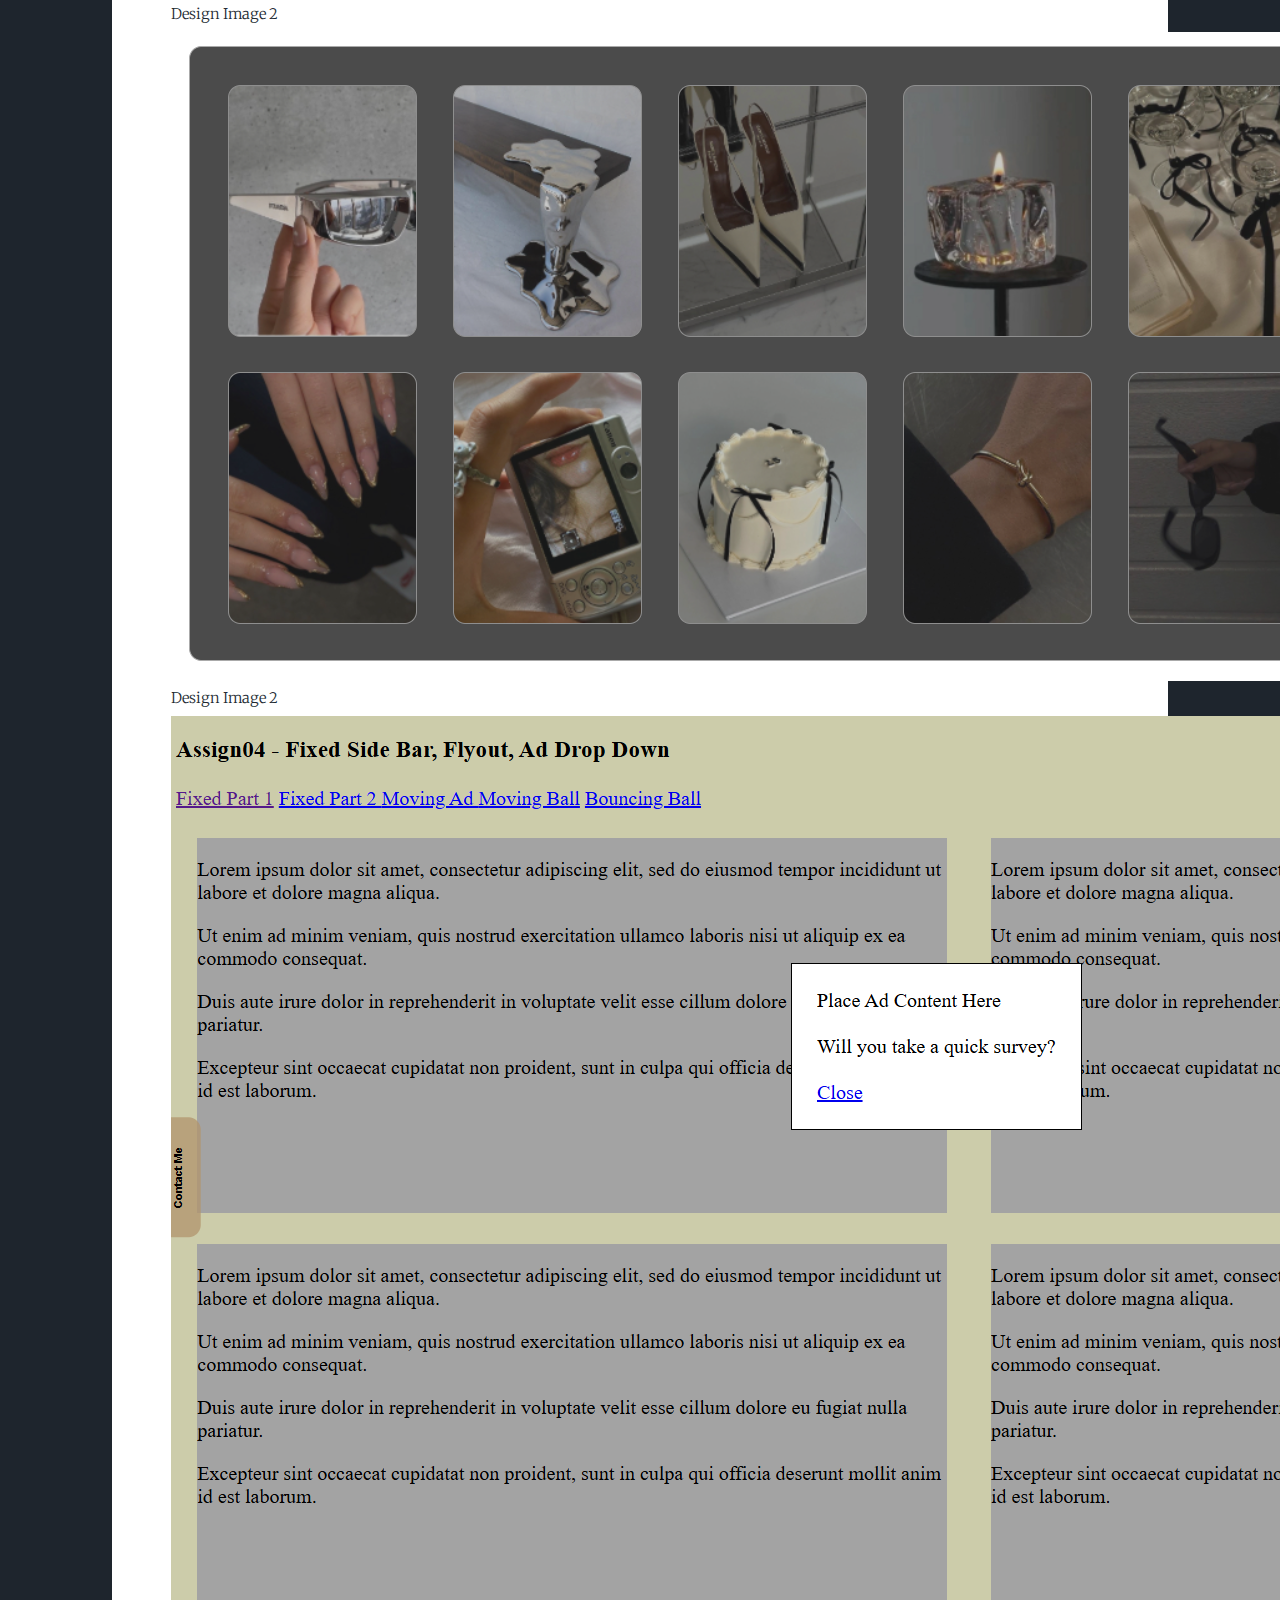
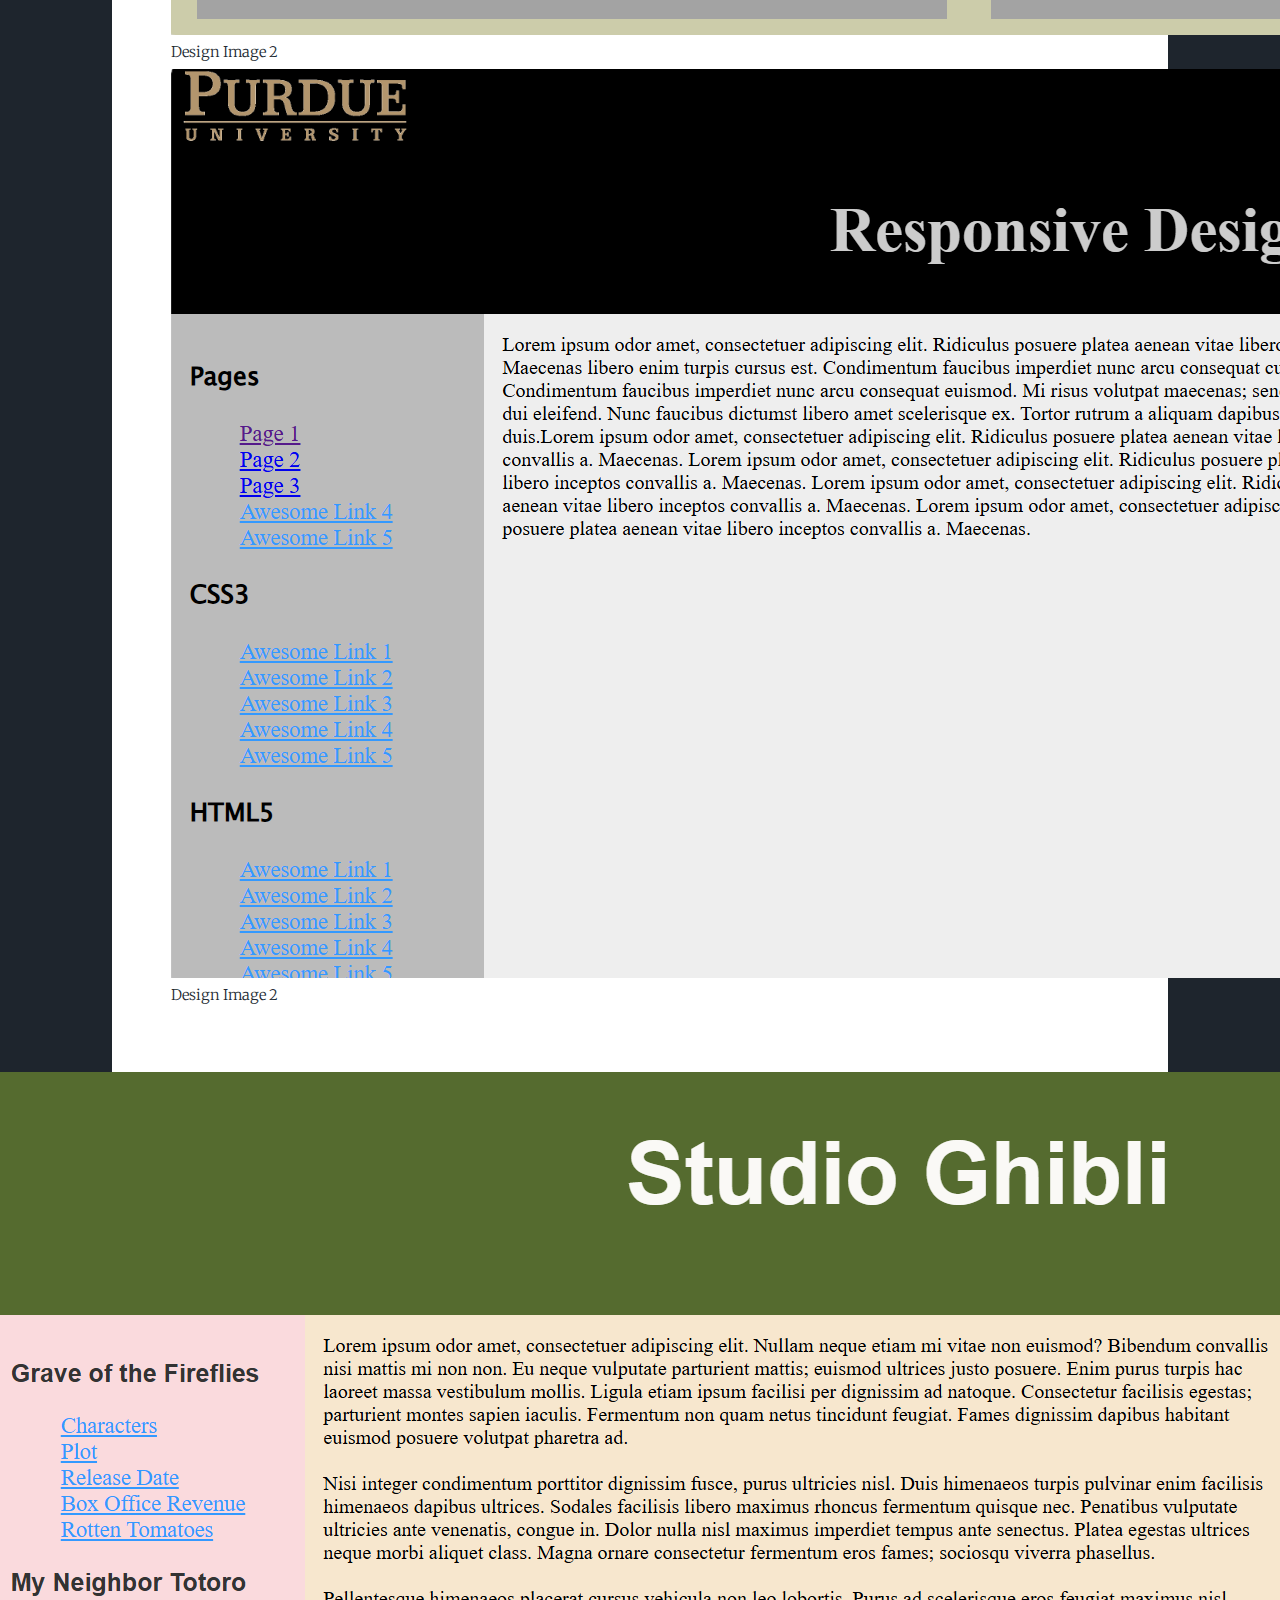
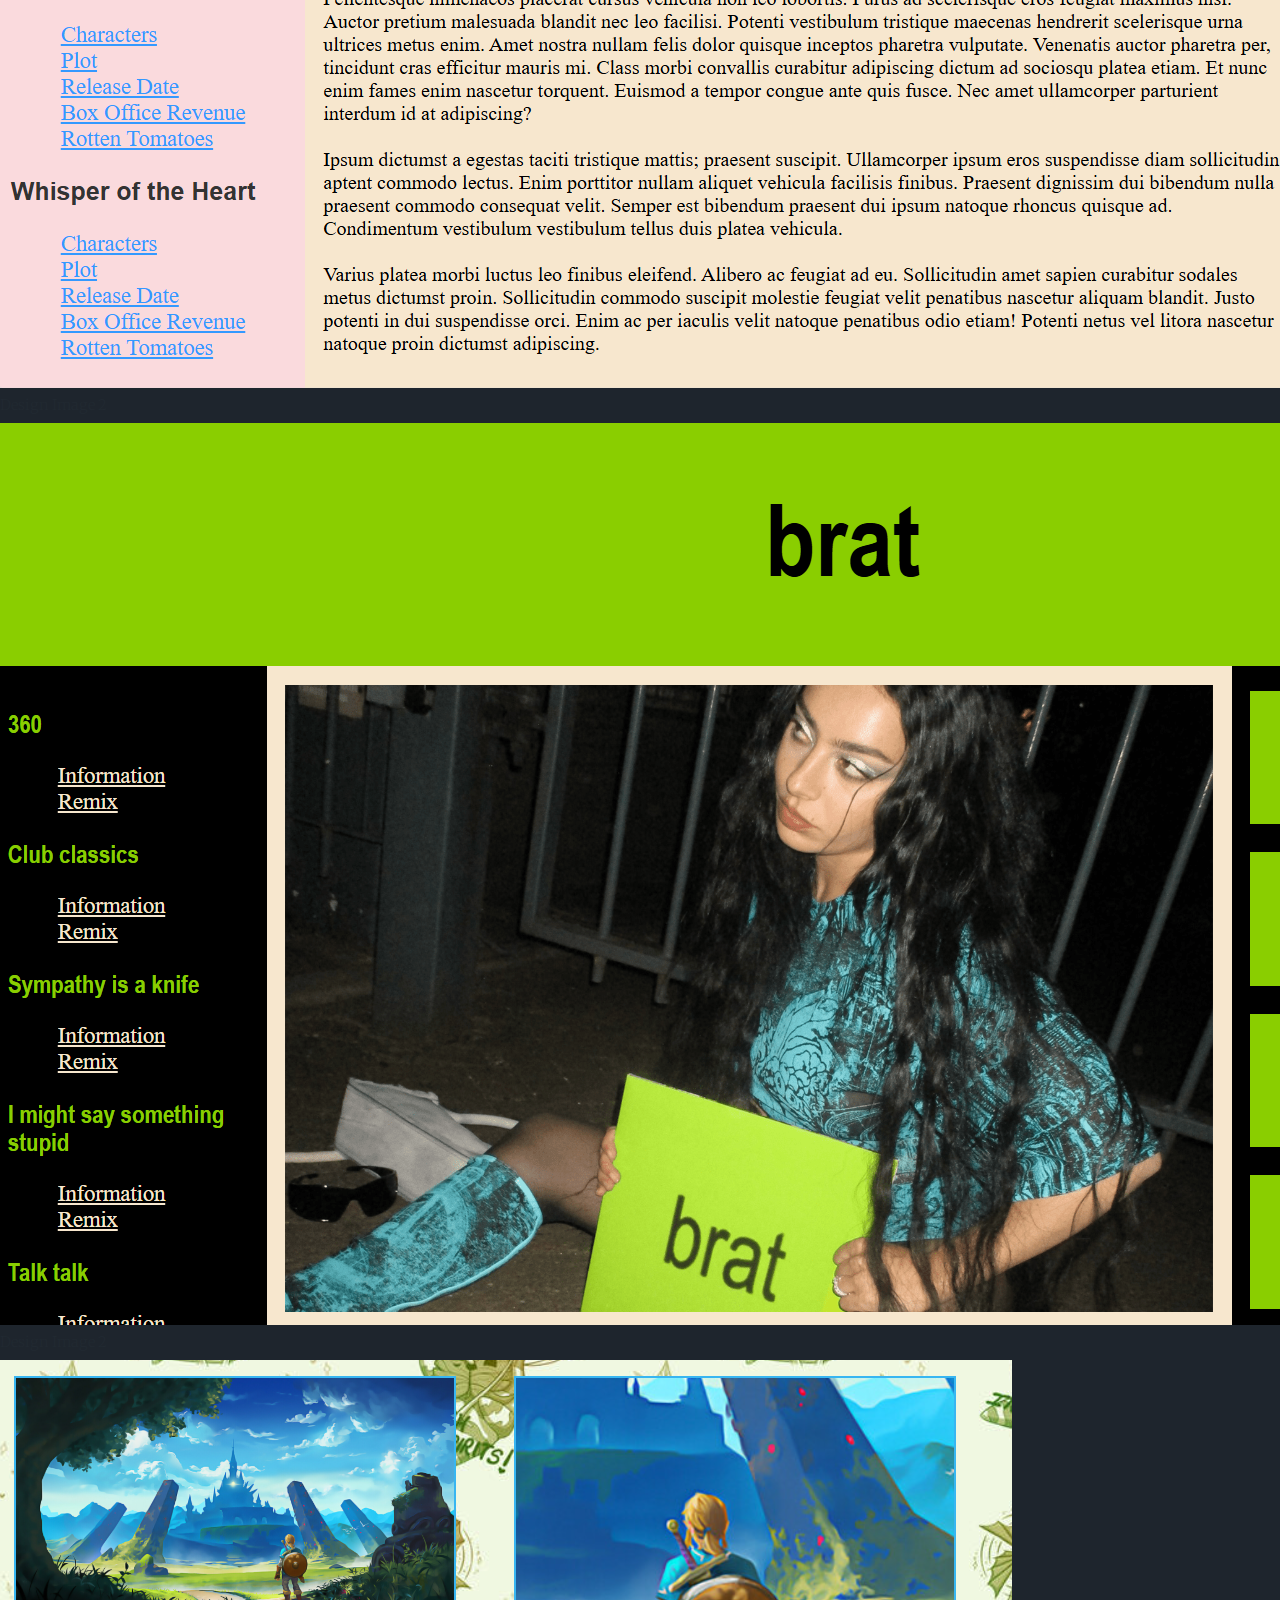
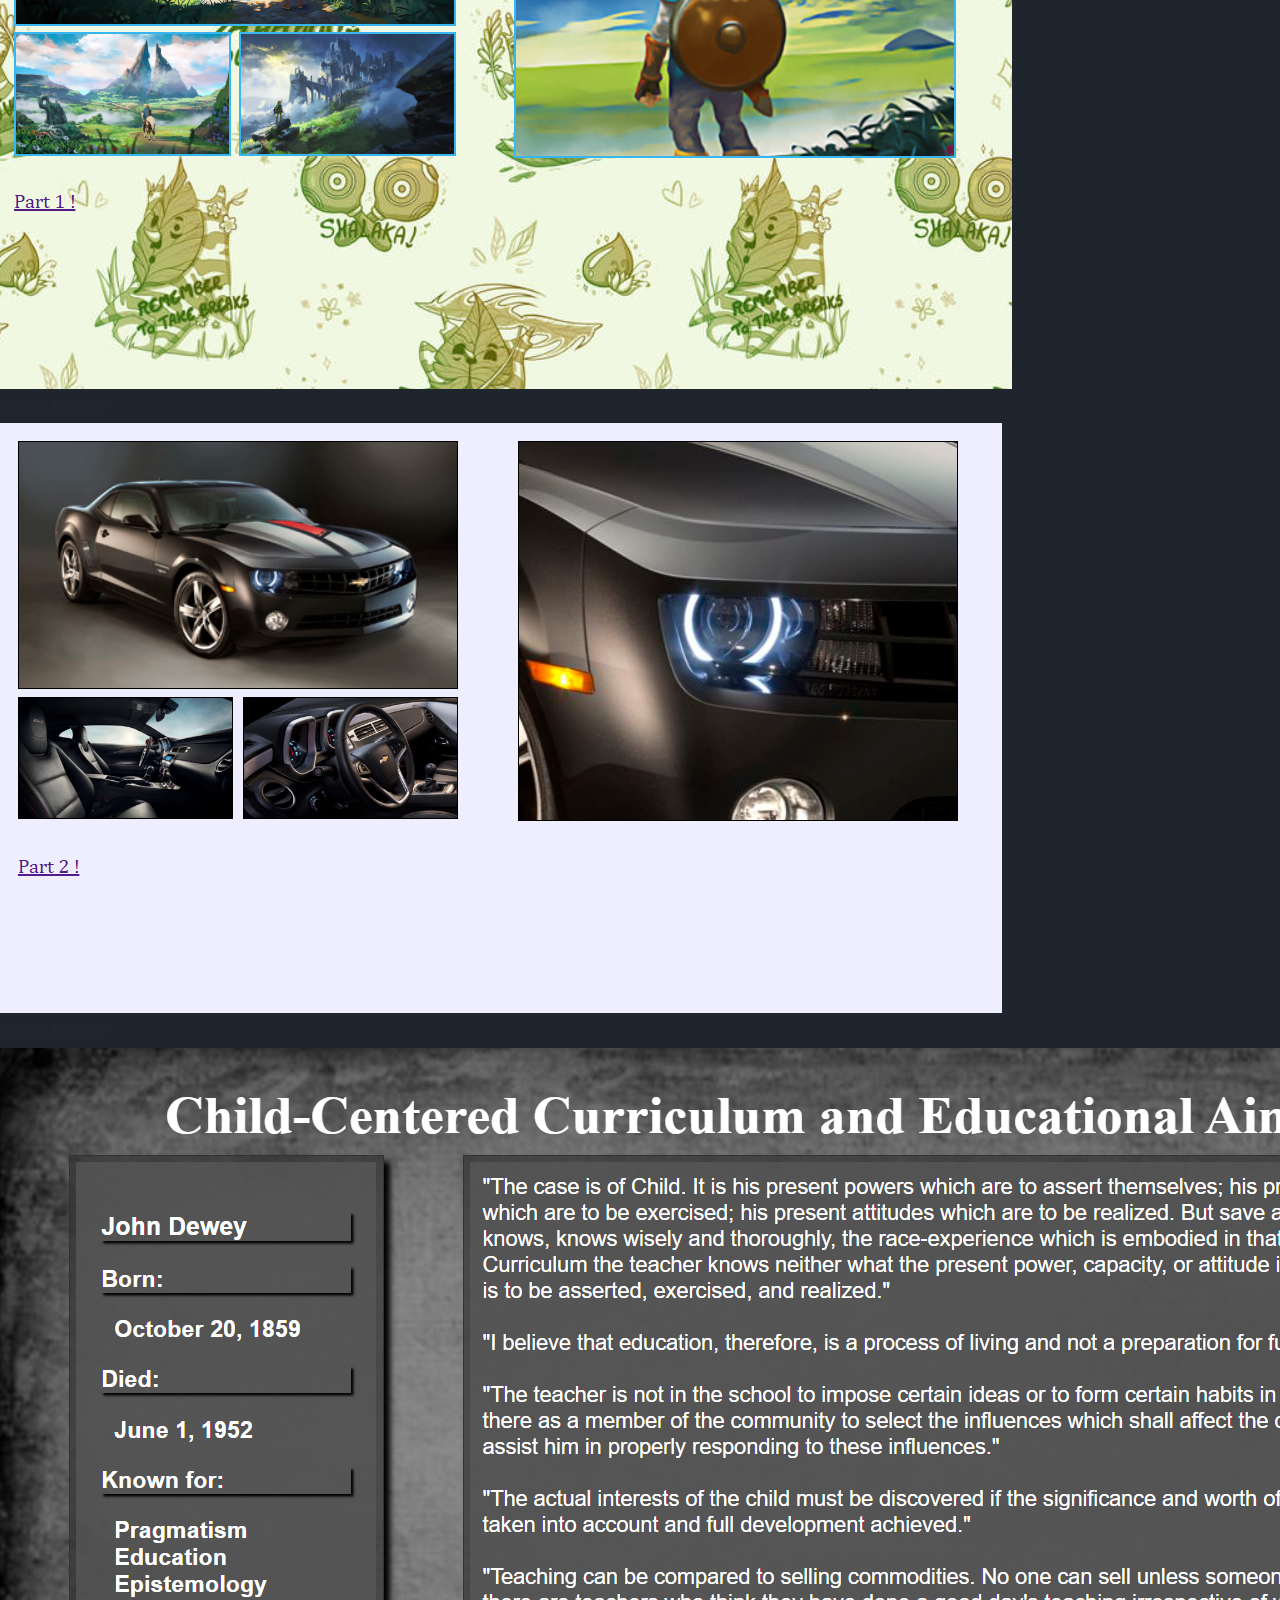
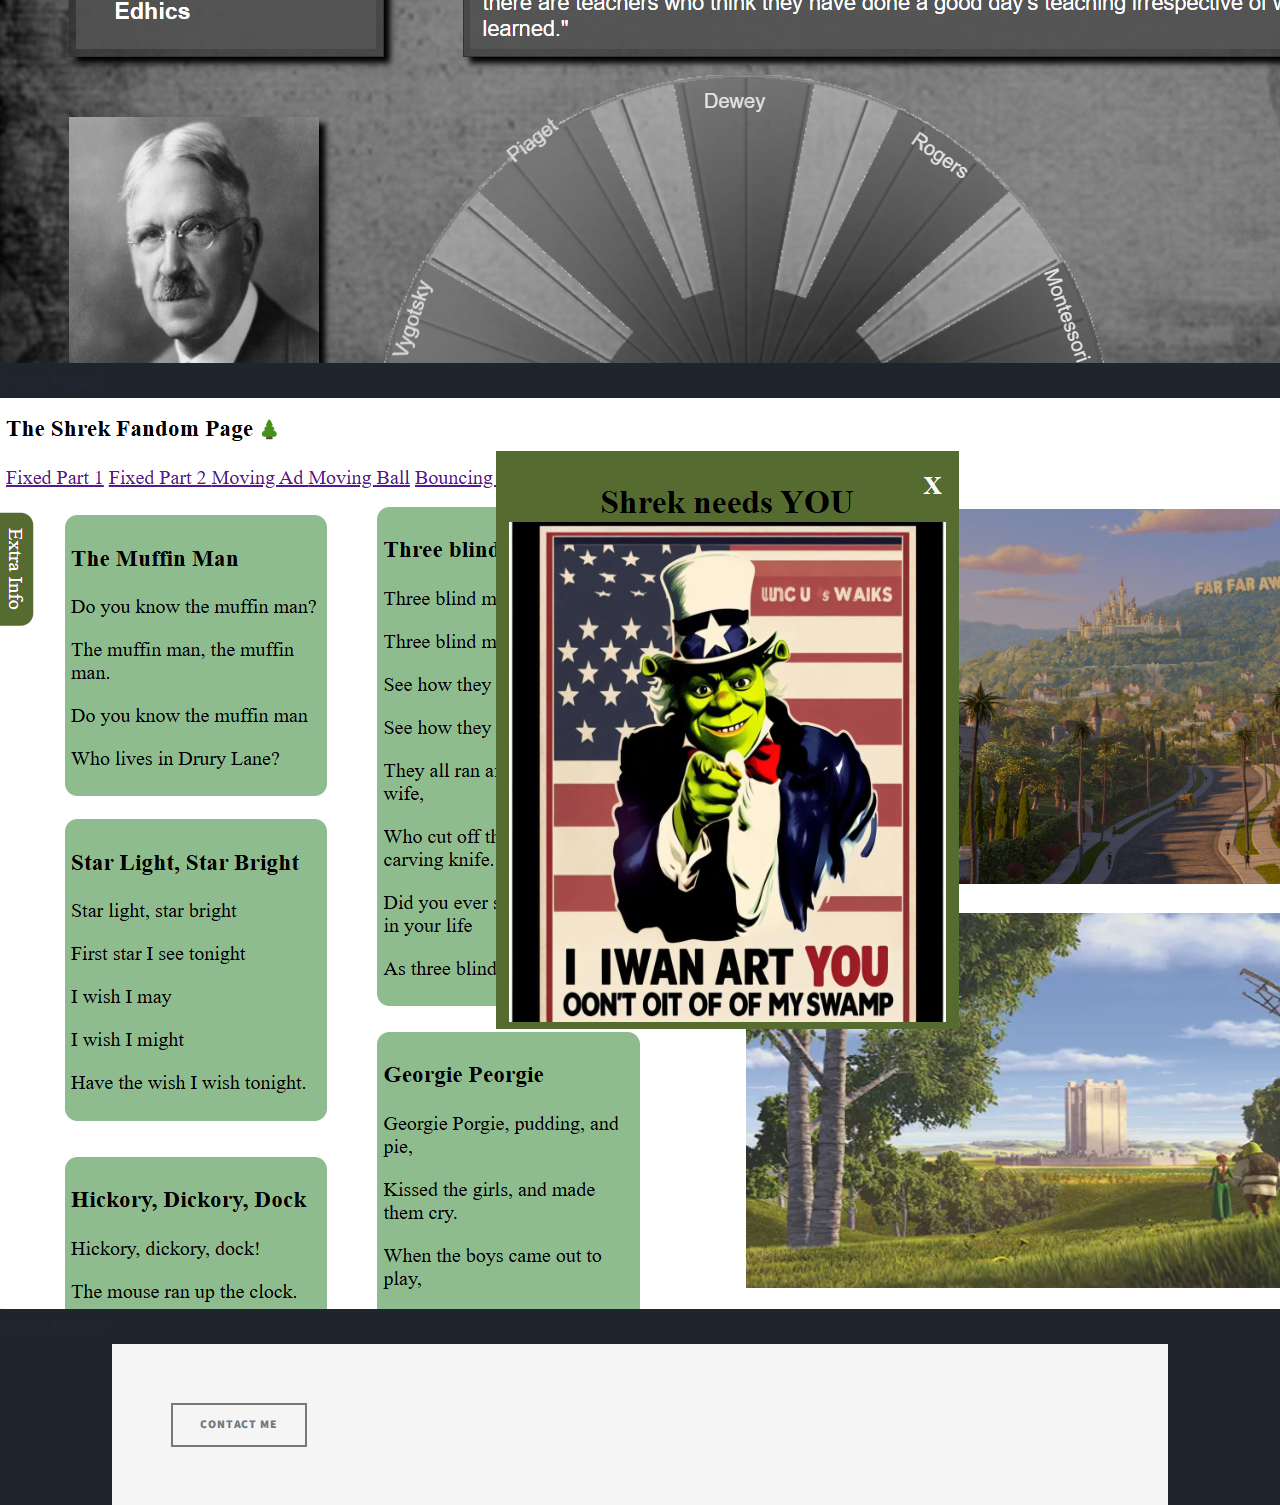
==== commit a5678f3f: "Update elements.html" ====
--- a/elements.html
+++ b/elements.html
@@ -251,8 +251,6 @@
                         <img src="images/pic02.jpg" alt="Design Image 2" onclick="openPopup(this)" />
                         <div class="details">Design Image 2</div>
                     </div>
-
-			
                        <!-- Image 11 -->
                     <div class="image" data-category="frontend">
                         <img src="images/1.png" alt="Design Image 2" onclick="openPopup(this)" />
@@ -273,7 +271,6 @@
                     <div class="image" data-category="frontend">
                         <img src="images/4.png" alt="Design Image 2" onclick="openPopup(this)" />
                         <div class="details">Design Image 2</div>
-                    </div>
 		     </div>
                        <!-- Image 11 -->
                     <div class="image" data-category="frontend">
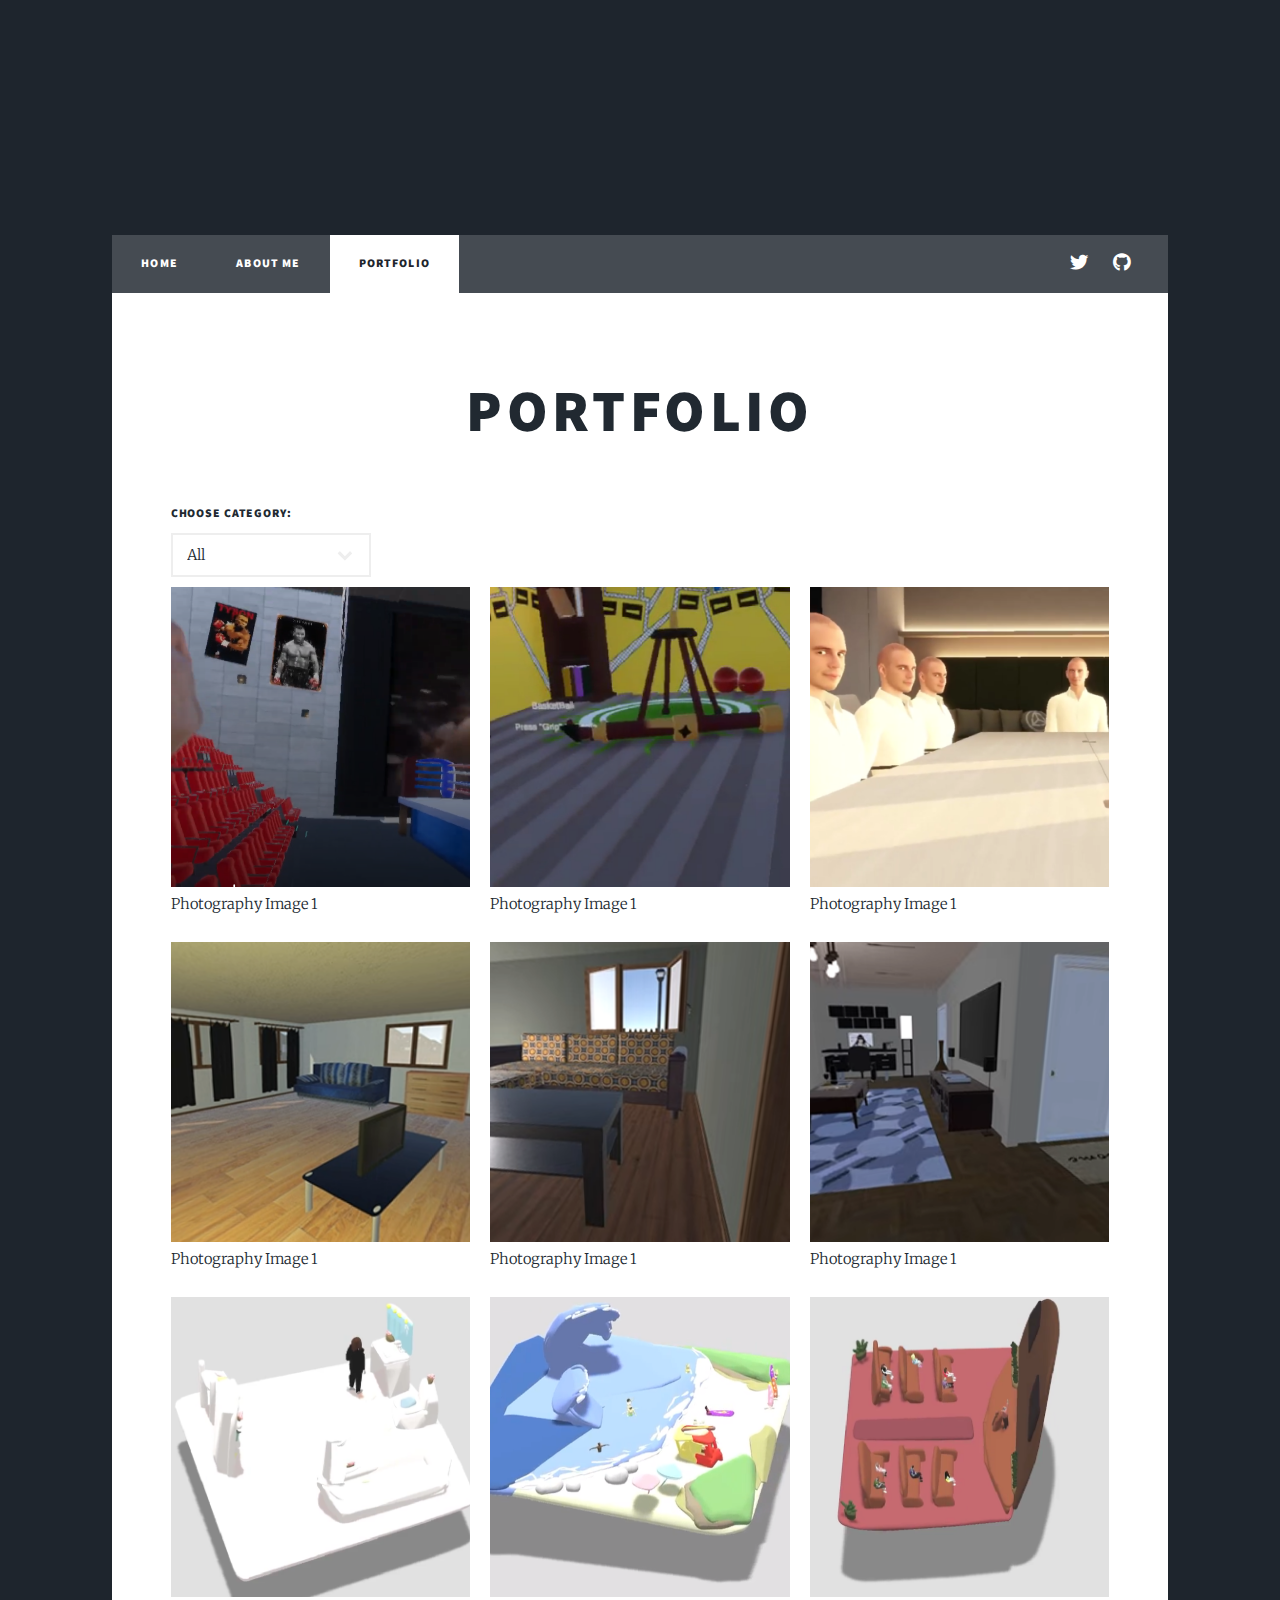
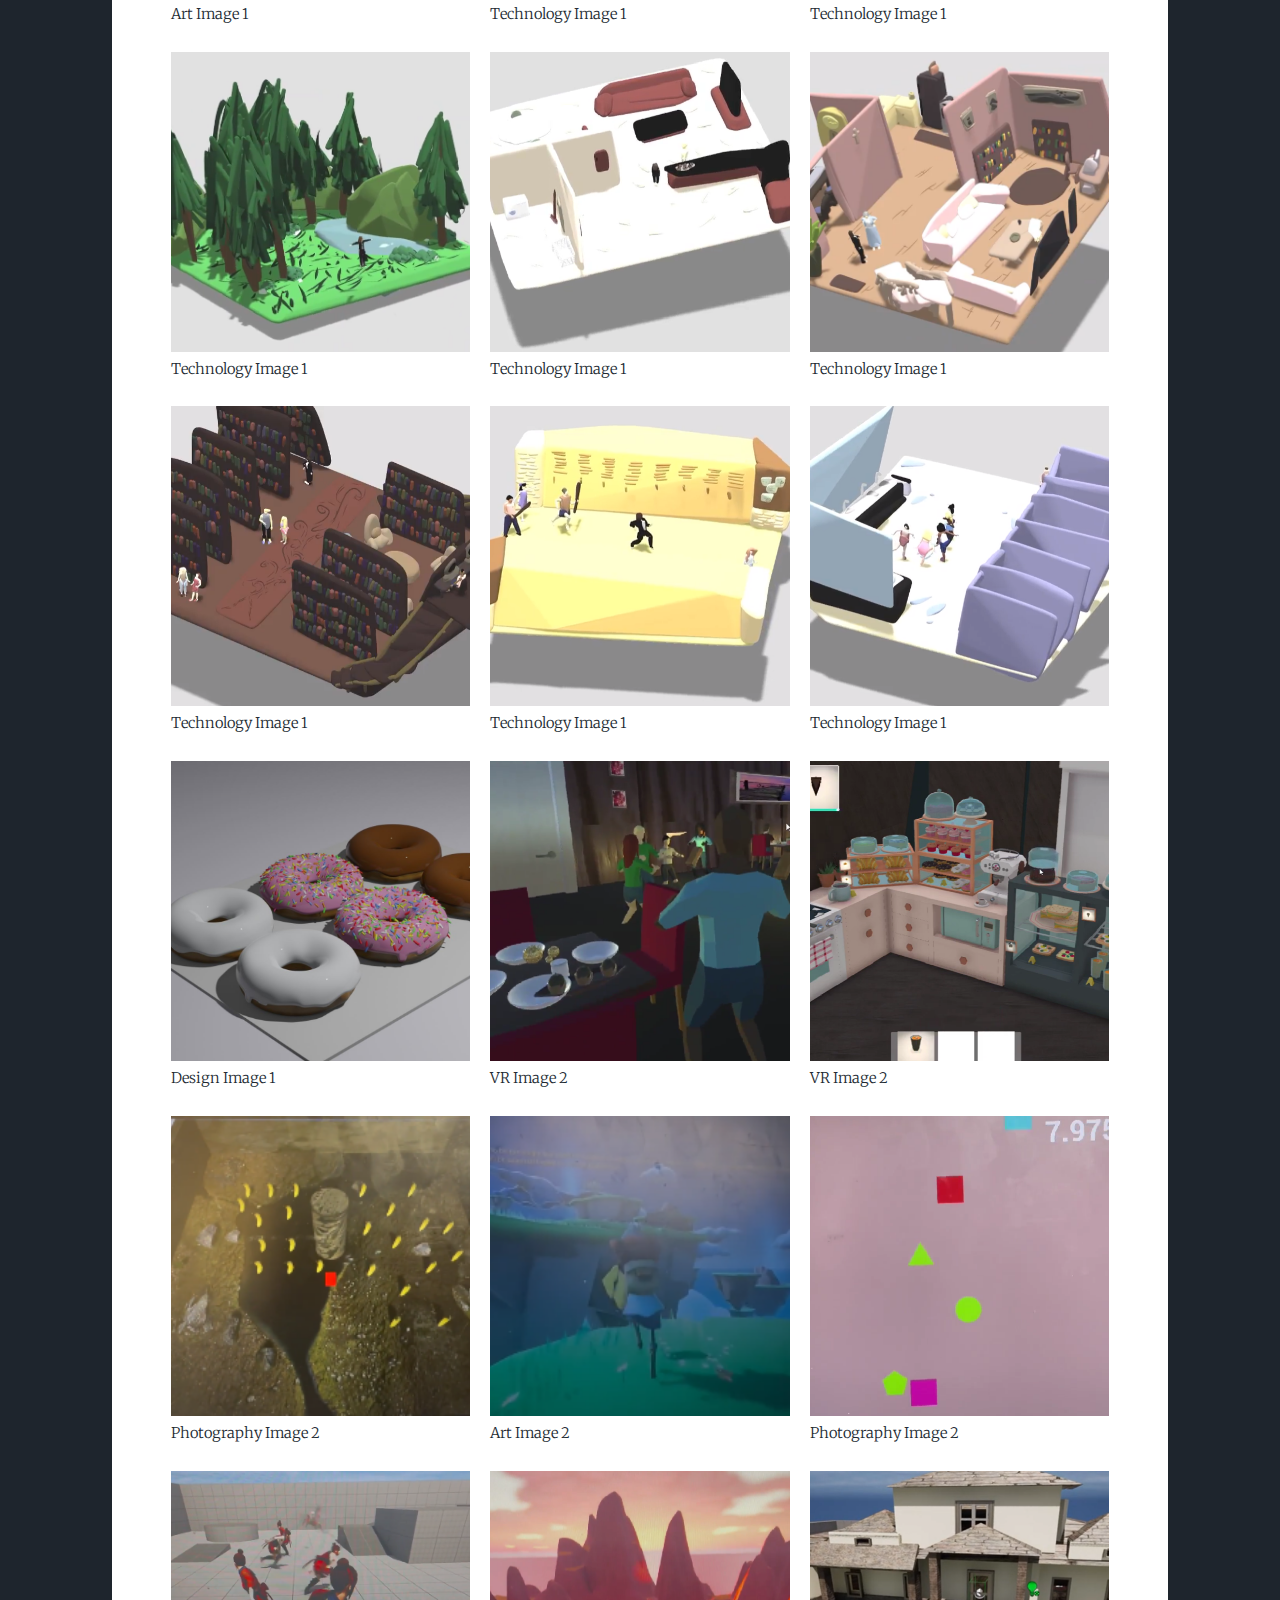
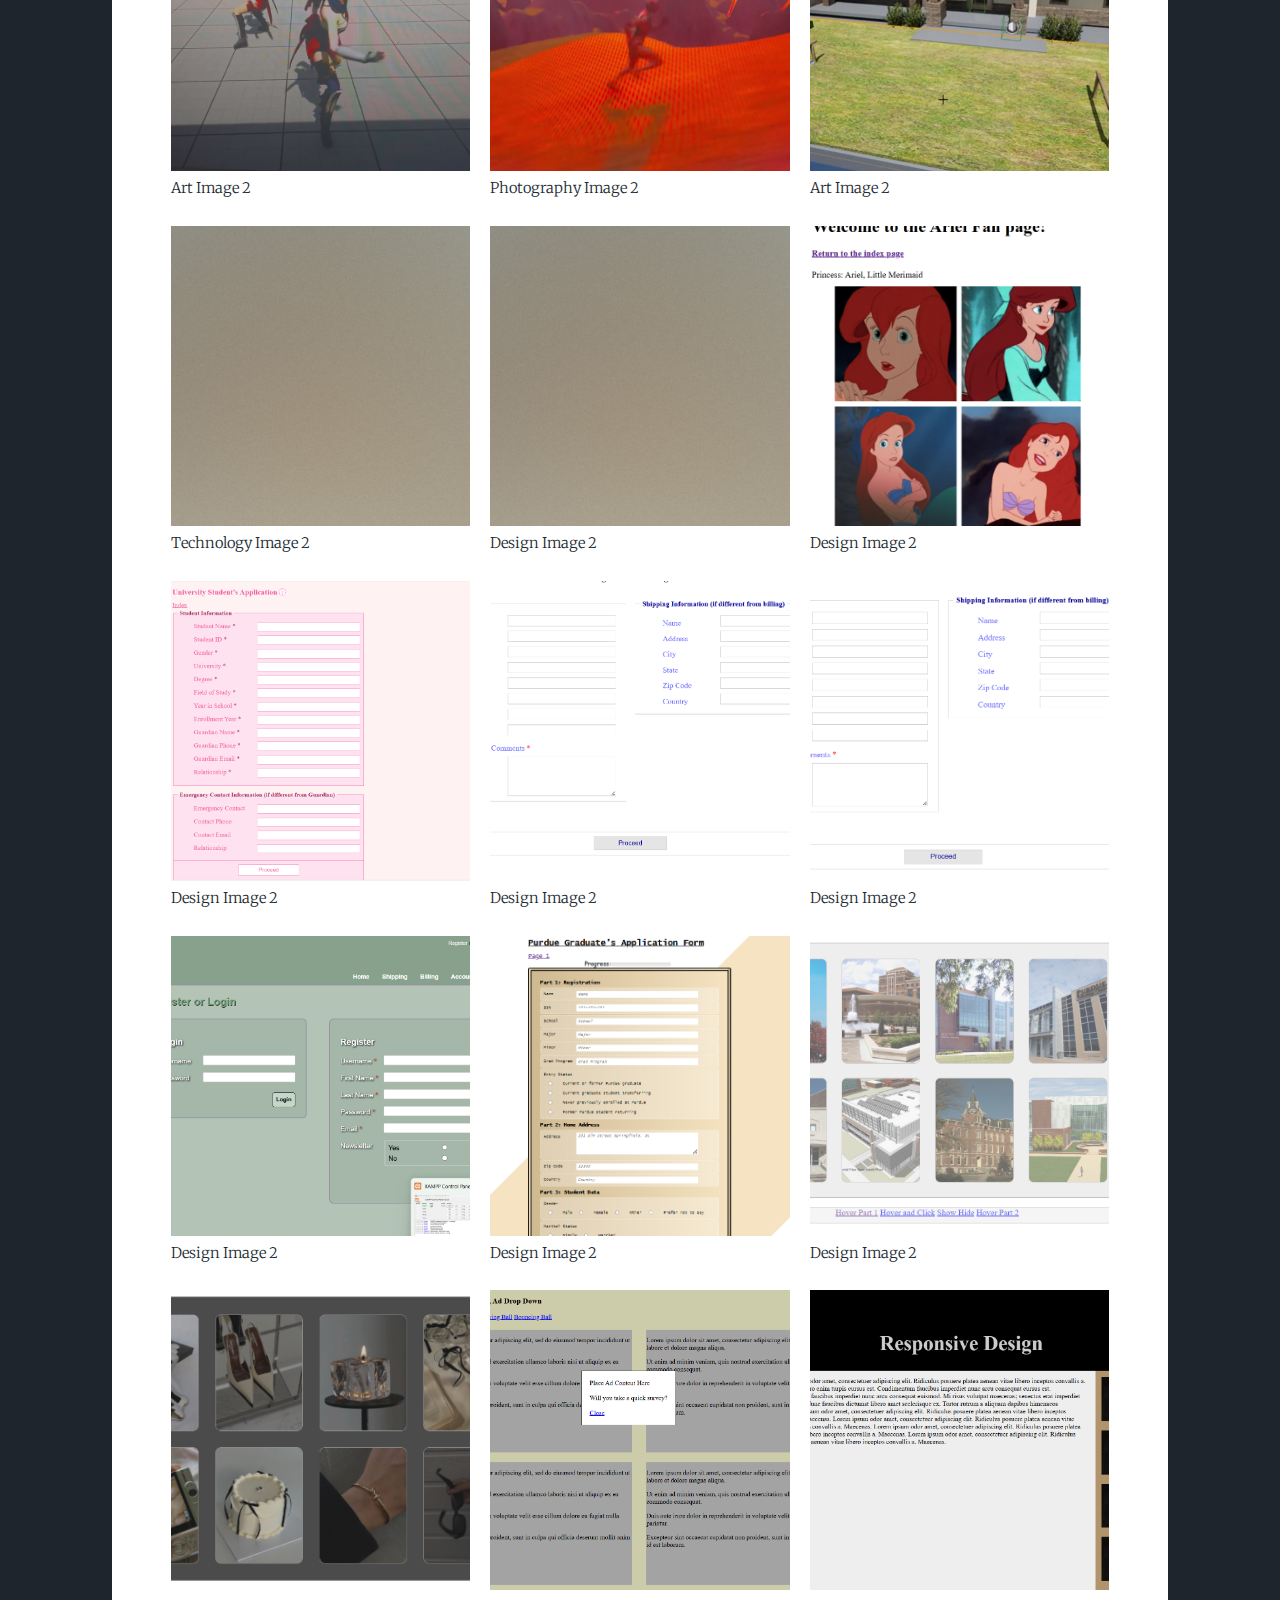
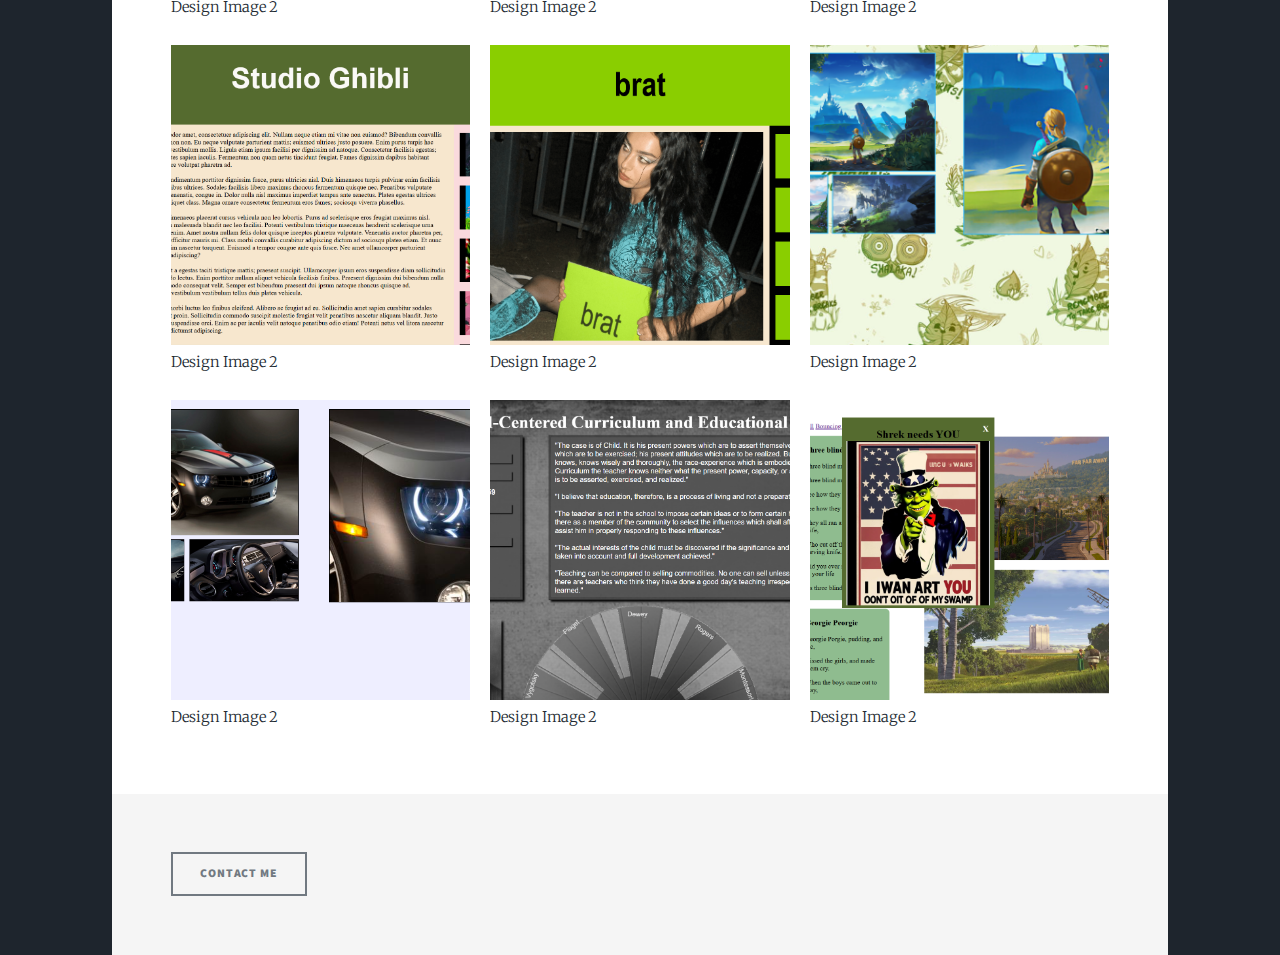
==== commit 808512c0: "Update elements.html" ====
--- a/elements.html
+++ b/elements.html
@@ -260,7 +260,6 @@
                     <div class="image" data-category="frontend">
                         <img src="images/2.png" alt="Design Image 2" onclick="openPopup(this)" />
                         <div class="details">Design Image 2</div>
-                    </div>
 			 </div>
                        <!-- Image 11 -->
                     <div class="image" data-category="frontend">
@@ -282,7 +281,7 @@
                         <img src="images/6.png" alt="Design Image 2" onclick="openPopup(this)" />
                         <div class="details">Design Image 2</div>
                     </div>
-				     <!-- Image 11 -->
+		<!-- Image 11 -->
                     <div class="image" data-category="frontend">
                         <img src="images/7.png" alt="Design Image 2" onclick="openPopup(this)" />
                         <div class="details">Design Image 2</div>
@@ -301,7 +300,6 @@
                     <div class="image" data-category="frontend">
                         <img src="images/10.png" alt="Design Image 2" onclick="openPopup(this)" />
                         <div class="details">Design Image 2</div>
-                    </div>
 			 </div>
                        <!-- Image 11 -->
                     <div class="image" data-category="frontend">
@@ -312,7 +310,6 @@
                     <div class="image" data-category="frontend">
                         <img src="images/12.png" alt="Design Image 2" onclick="openPopup(this)" />
                         <div class="details">Design Image 2</div>
-                    </div>
 		     </div>
                        <!-- Image 11 -->
                     <div class="image" data-category="frontend">
@@ -324,7 +321,7 @@
                         <img src="images/14.png" alt="Design Image 2" onclick="openPopup(this)" />
                         <div class="details">Design Image 2</div>
                     </div>
-				     <!-- Image 11 -->
+		 <!-- Image 11 -->
                     <div class="image" data-category="frontend">
                         <img src="images/15.png" alt="Design Image 2" onclick="openPopup(this)" />
                         <div class="details">Design Image 2</div>
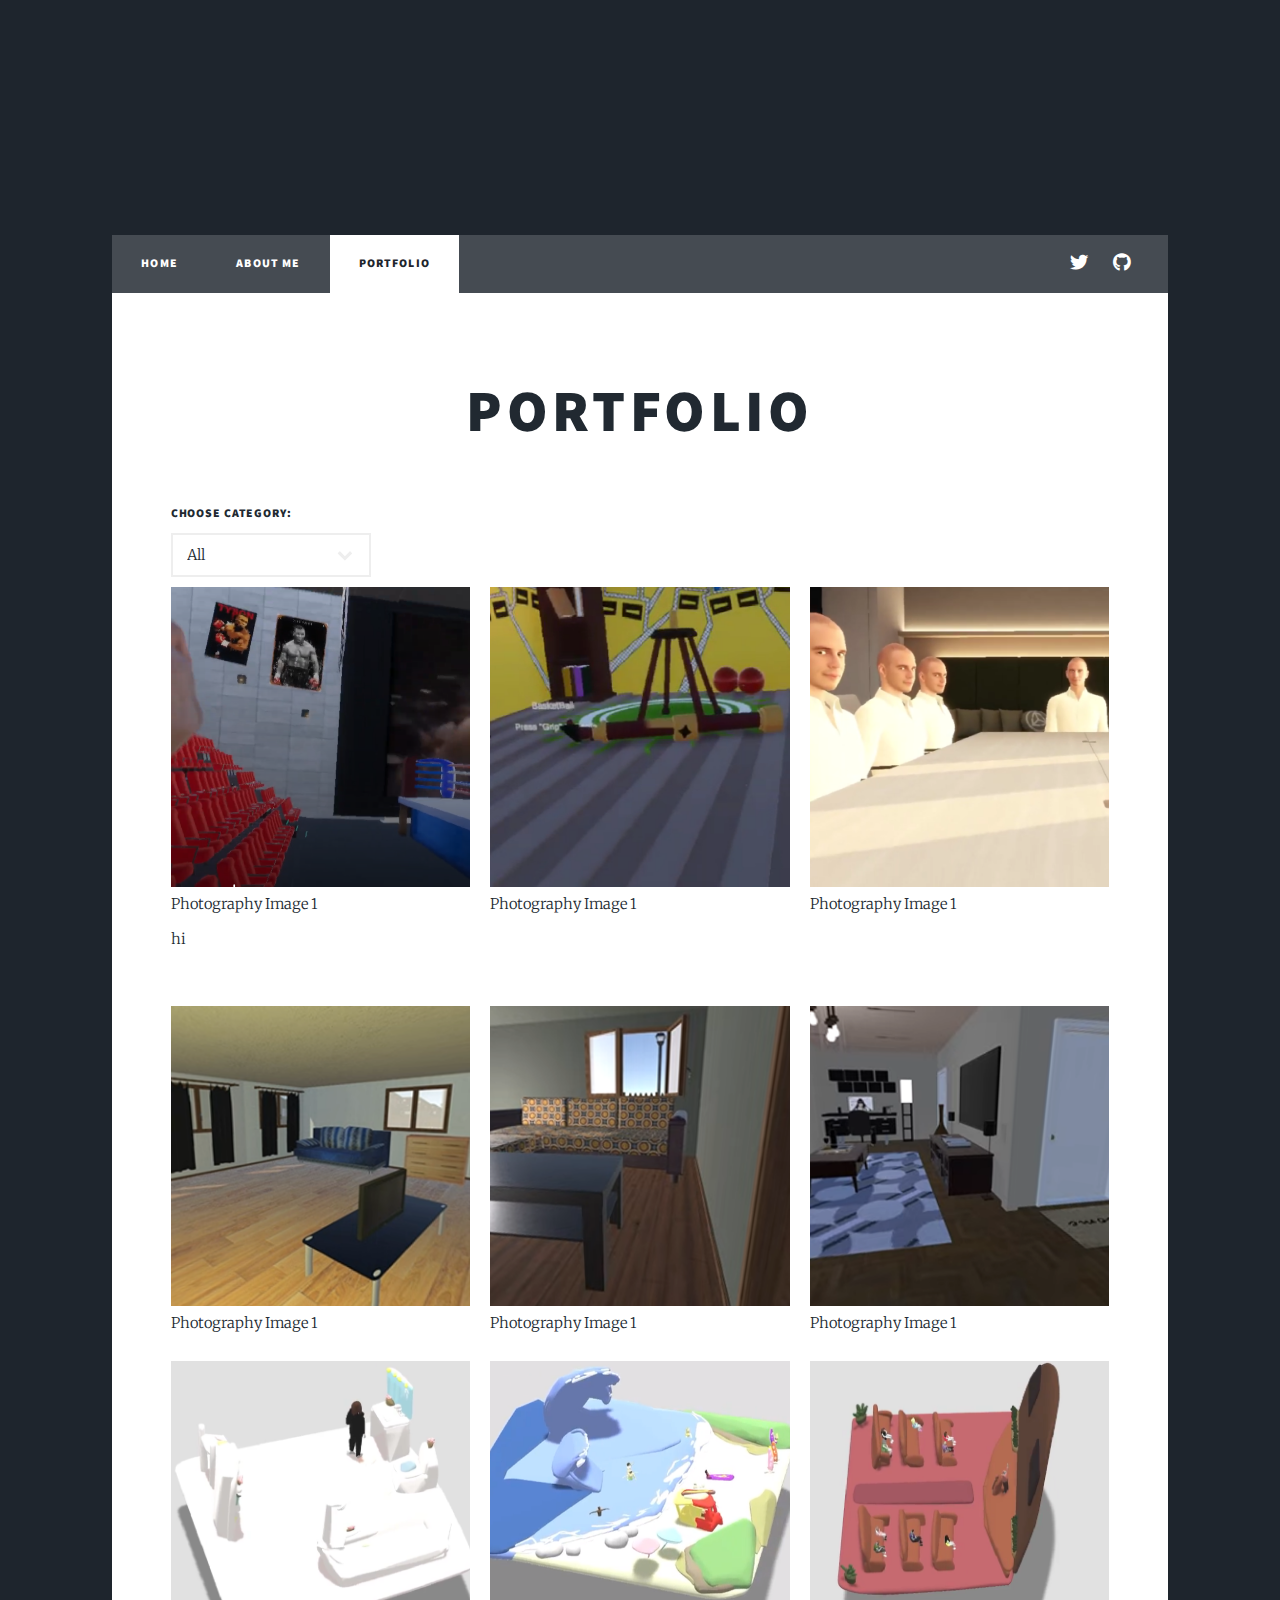
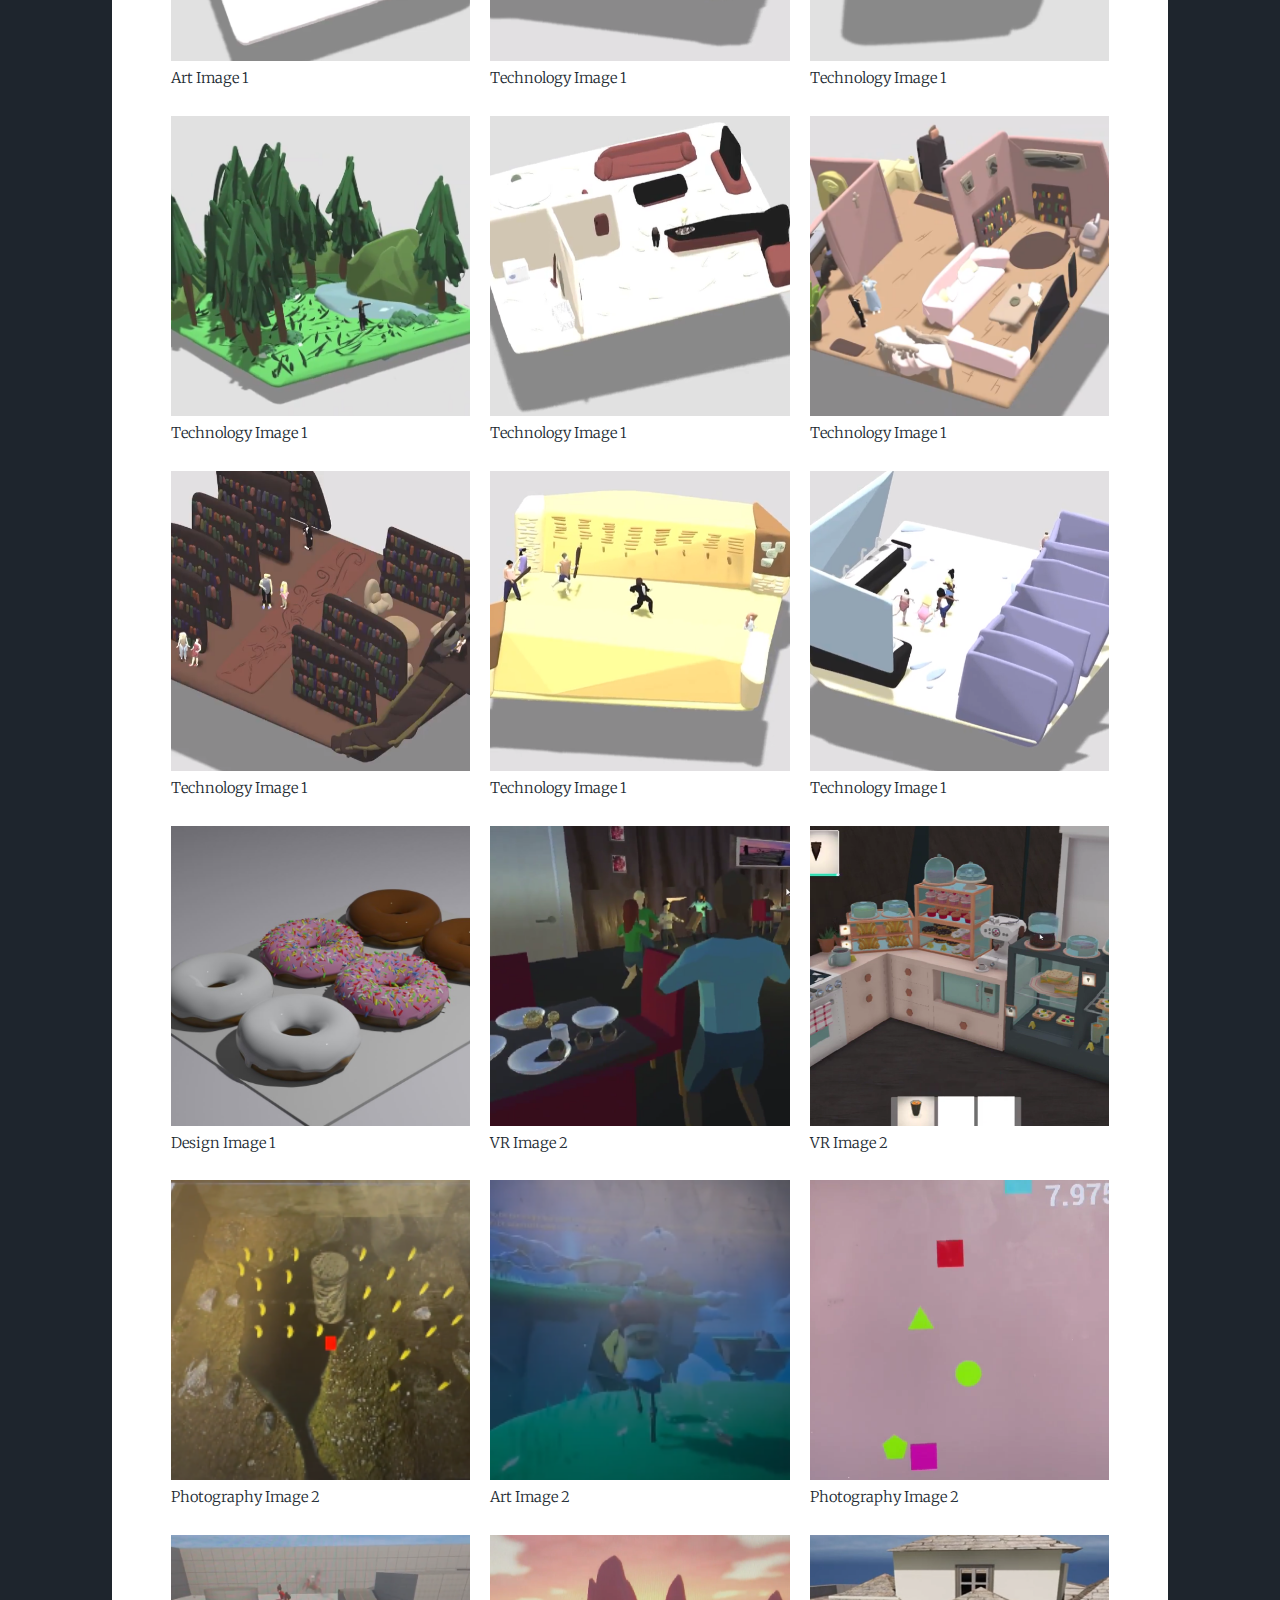
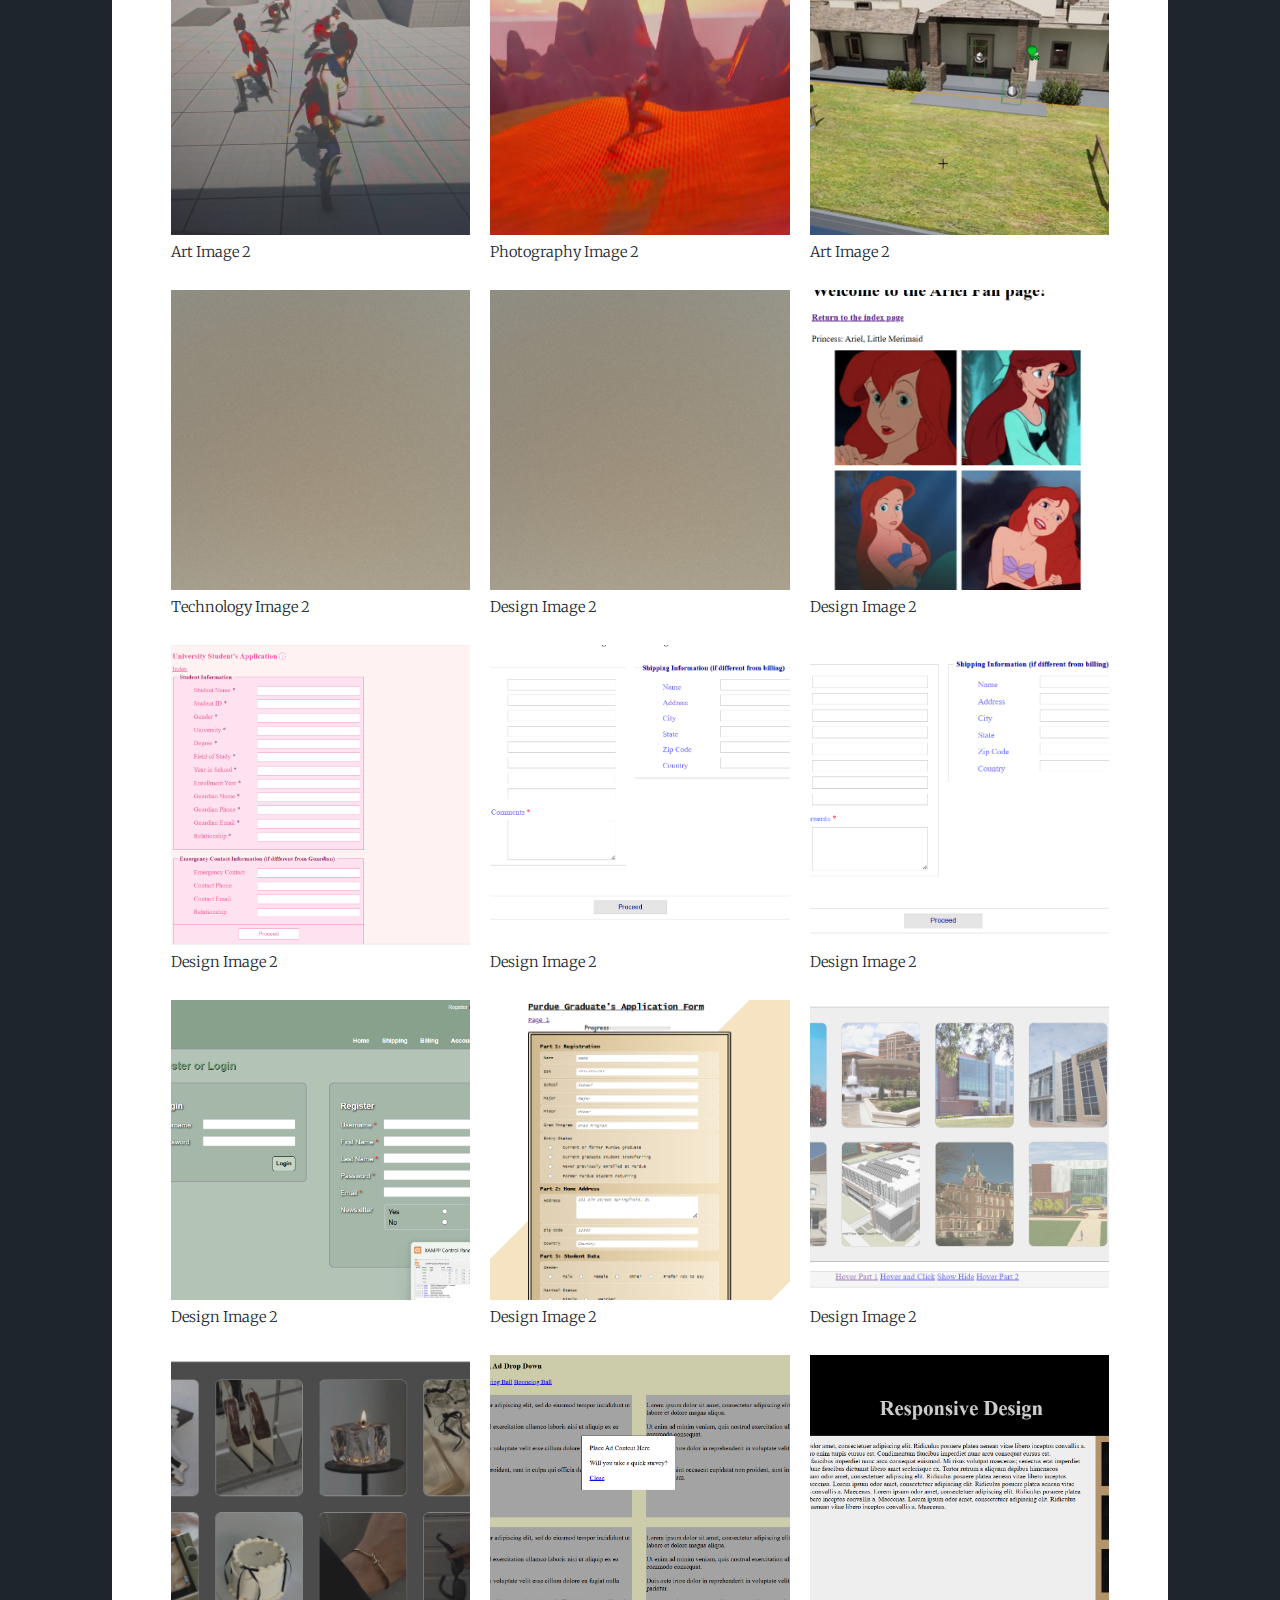
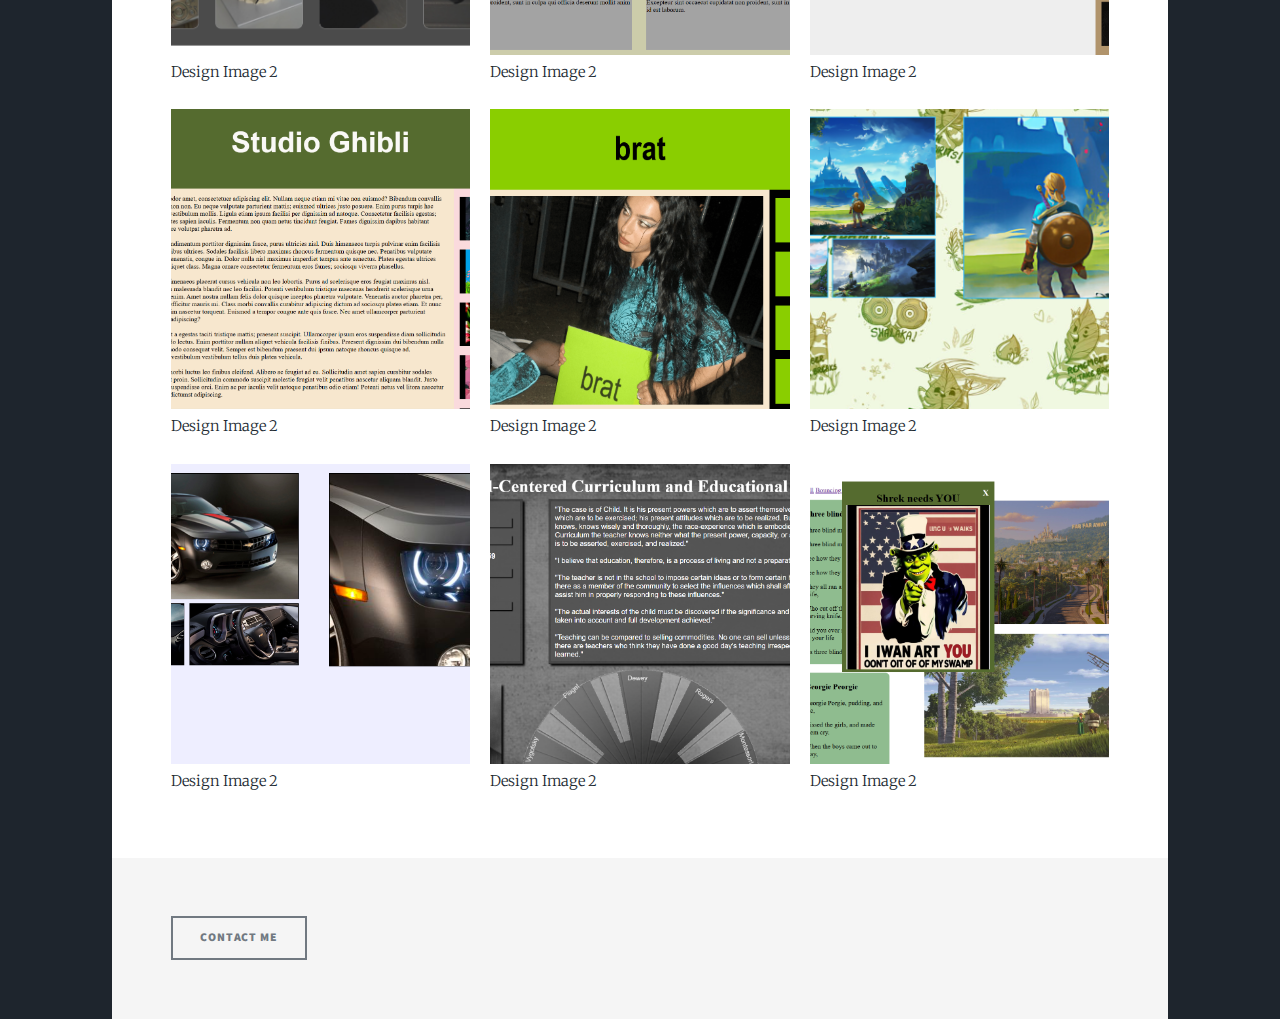
==== commit 6e801218: "Update elements.html" ====
--- a/elements.html
+++ b/elements.html
@@ -26,9 +26,18 @@
 .gallery img:hover {
     transform: scale(1.1);
         }
-        .gallery img:hover {
-            transform: scale(1.1);
-        }
+/* Dimmed background overlay */
+        .overlay {
+            display: none;
+            position: fixed;
+            top: 0;
+            left: 0;
+            width: 100%;
+            height: 100%;
+            background-color: rgba(0, 0, 0, 0.7);
+            z-index: 9998;
+        }
+
         .popup {
             display: none;
             position: fixed;
@@ -71,8 +80,9 @@
 </head>
     
 	<body class="is-preload">
-		<!-- Wrapper -->
-			<div id="wrapper">
+    <div class="overlay" id="overlay"></div> <!-- Dimmed background overlay -->
+
+    <div id="wrapper">
 
 				<!-- Header -->
 					<header id="header">
@@ -120,6 +130,7 @@
                     <div class="image" data-category="vr">
                         <img src="images/red.png" alt="Photography Image 1" onclick="openPopup(this)" />
                         <div class="details">Photography Image 1</div>
+			    <p> hi</p>
                     </div>
                     <!-- Image 2 -->
                     <div class="image" data-category="vr">
@@ -335,6 +346,7 @@
             </section>
         </div>
 
+	    
         <!-- Footer -->
         <footer id="footer">
             <section>
@@ -383,6 +395,58 @@
         function closePopup() {
             document.getElementById('popup').style.display = 'none';
         }
+
+        // Function to open the popup and display the overlay
+        function openPopup(image) {
+            const overlay = document.getElementById('overlay');
+            const popup = document.createElement('div');
+            popup.classList.add('popup');
+            const popupImage = document.createElement('img');
+            popupImage.src = image.src;
+            popup.appendChild(popupImage);
+
+            const closeButton = document.createElement('span');
+            closeButton.classList.add('close-popup');
+            closeButton.innerHTML = '&times;';
+            closeButton.onclick = function () {
+                closePopup(popup, overlay);
+            };
+            popup.appendChild(closeButton);
+
+            document.body.appendChild(popup);
+
+            // Show the overlay and popup
+            overlay.style.display = 'block';
+            popup.style.display = 'block';
+        }
+
+        // Function to close the popup and hide the overlay
+        function closePopup(popup, overlay) {
+            popup.style.display = 'none';
+            overlay.style.display = 'none';
+            document.body.removeChild(popup);
+        }
+
+        // Close popup when clicking outside the image
+        document.getElementById('overlay').addEventListener('click', function () {
+            const popup = document.querySelector('.popup');
+            if (popup) {
+                closePopup(popup, this);
+            }
+        });
+
+        // Function to filter images based on category selection (optional)
+        function filterImages() {
+            const category = document.getElementById('category-select').value;
+            const images = document.querySelectorAll('.image');
+            images.forEach(image => {
+                if (category === 'all' || image.getAttribute('data-category') === category) {
+                    image.style.display = 'block';
+                } else {
+                    image.style.display = 'none';
+                }
+            });
+        }
     </script>
 
 </body>
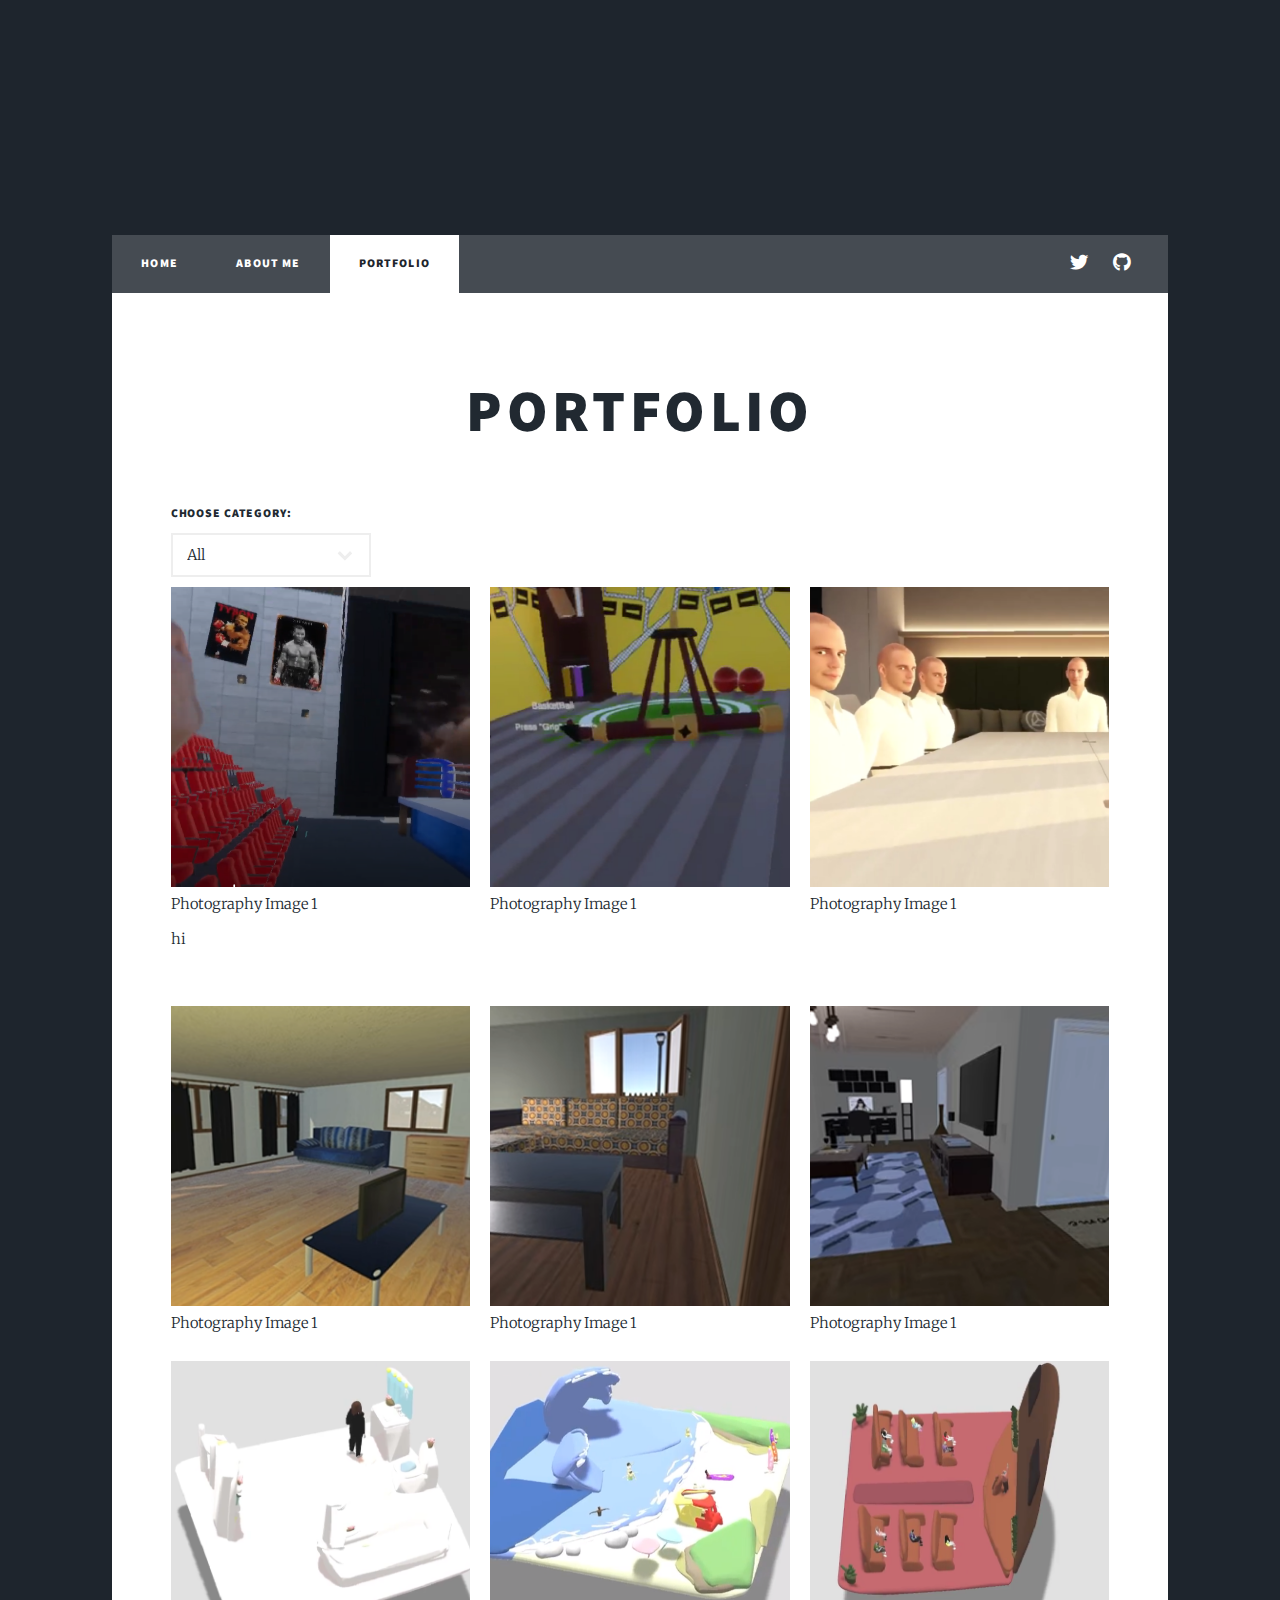
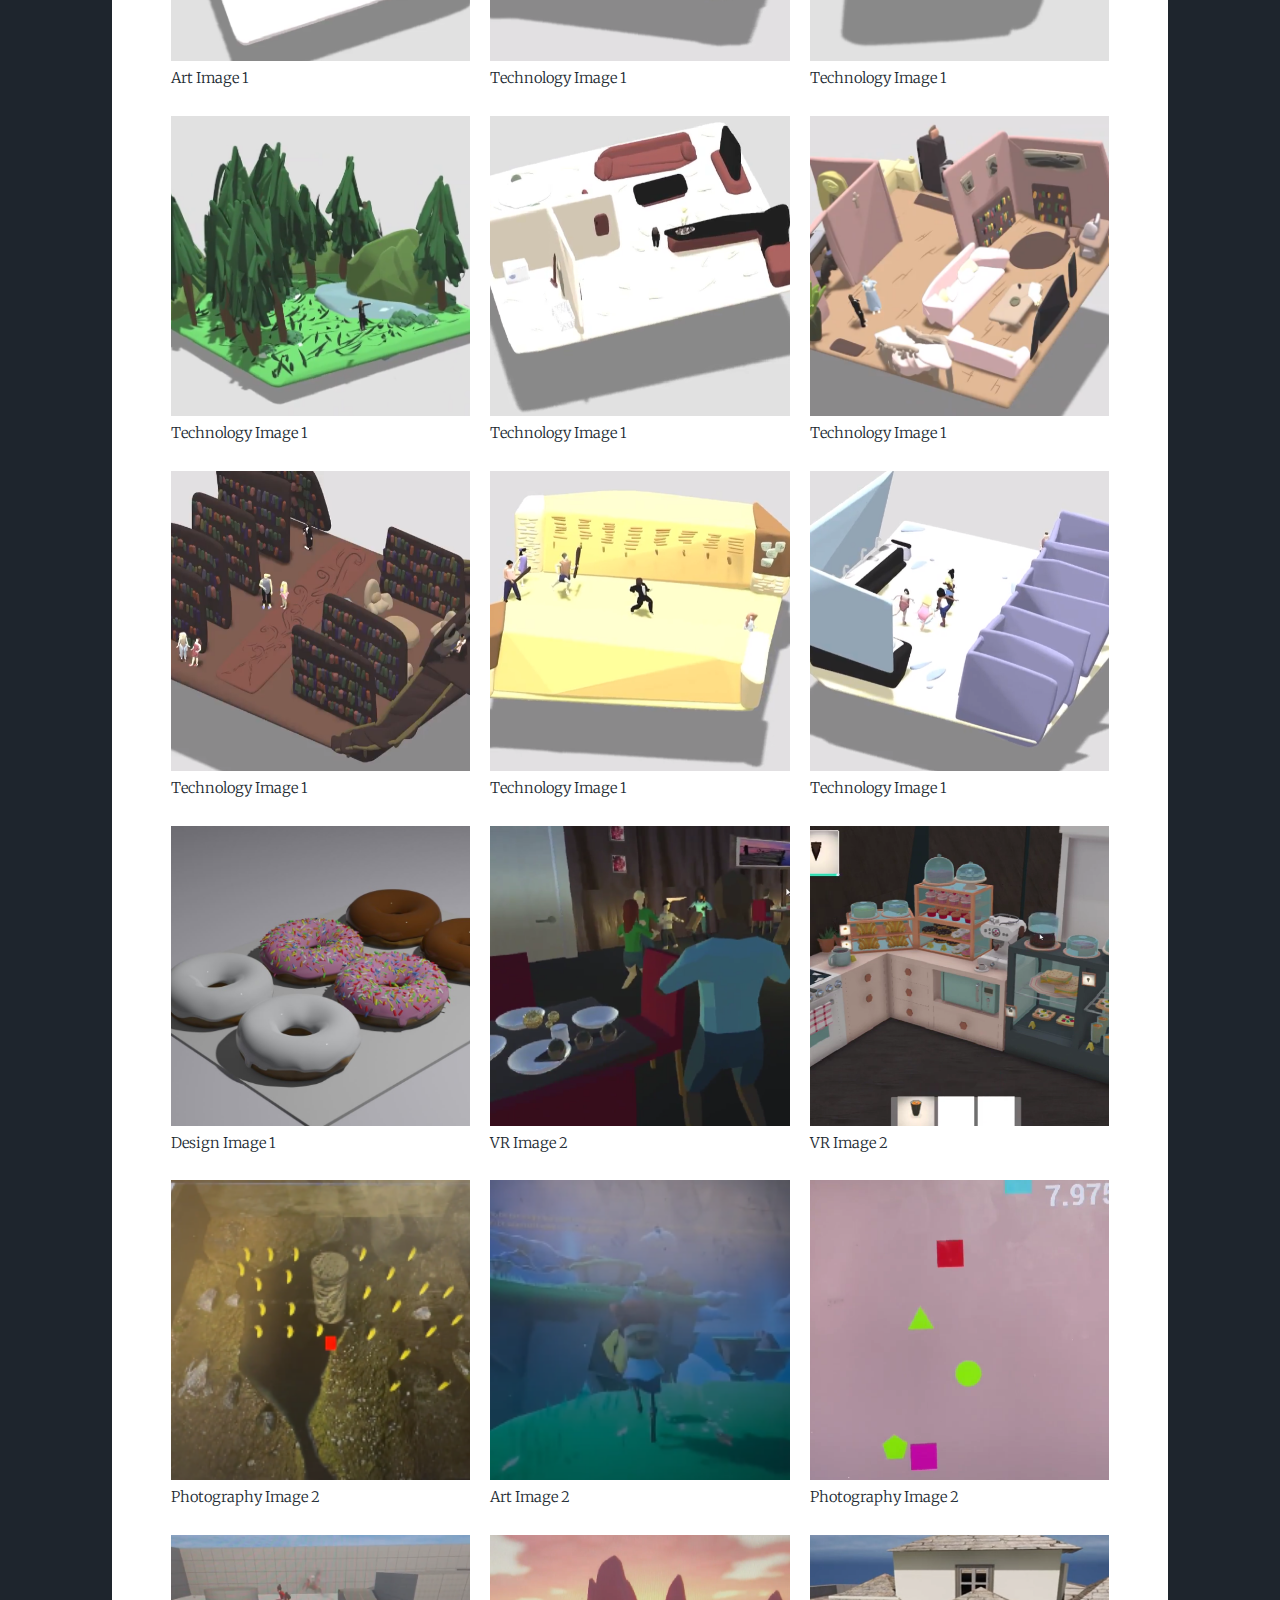
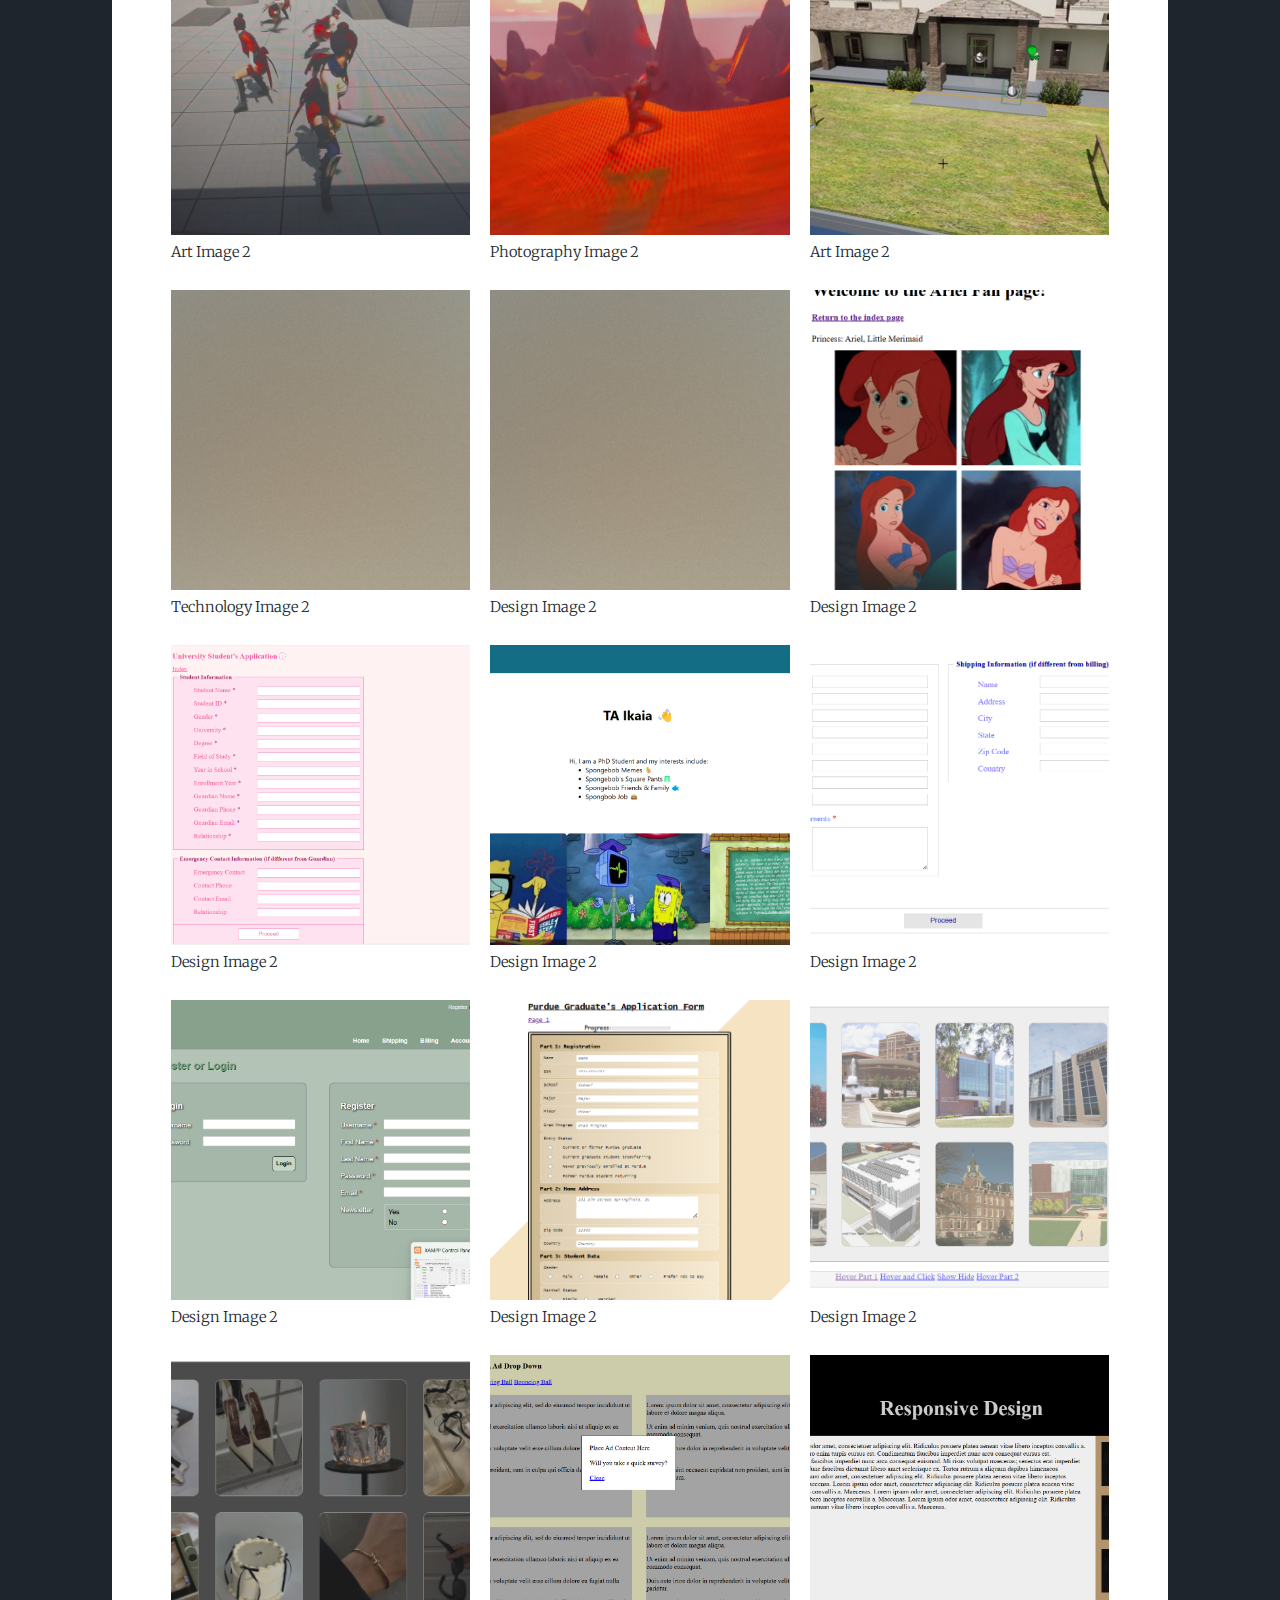
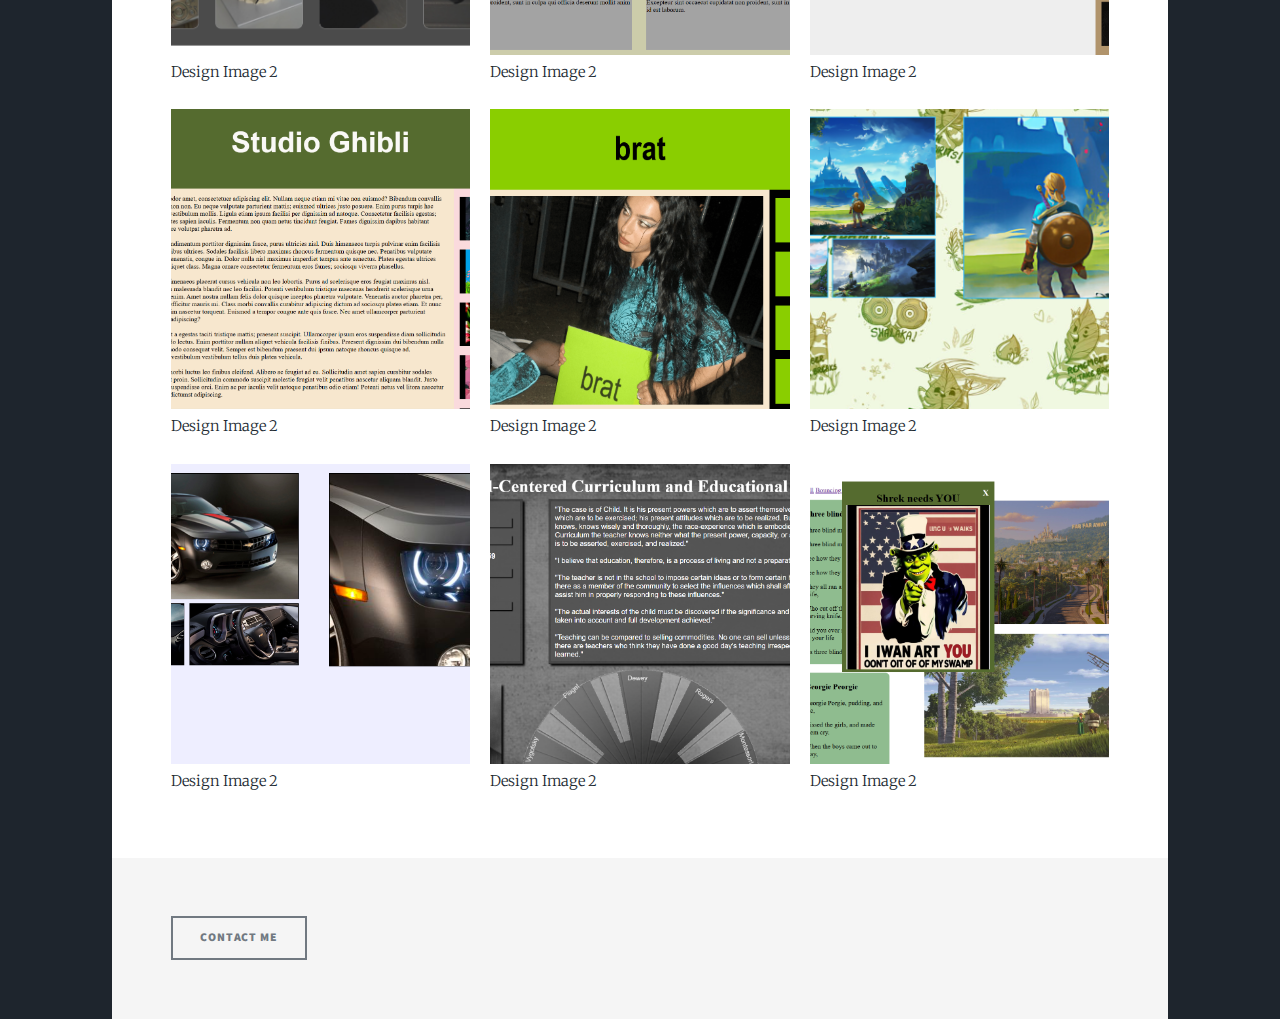
==== commit 2729ded1: "Update elements.html" ====
--- a/elements.html
+++ b/elements.html
@@ -274,7 +274,7 @@
 			 </div>
                        <!-- Image 11 -->
                     <div class="image" data-category="frontend">
-                        <img src="images/3.png" alt="Design Image 2" onclick="openPopup(this)" />
+                        <img src="images/0.png" alt="Design Image 2" onclick="openPopup(this)" />
                         <div class="details">Design Image 2</div>
                     </div>
                        <!-- Image 12 -->
